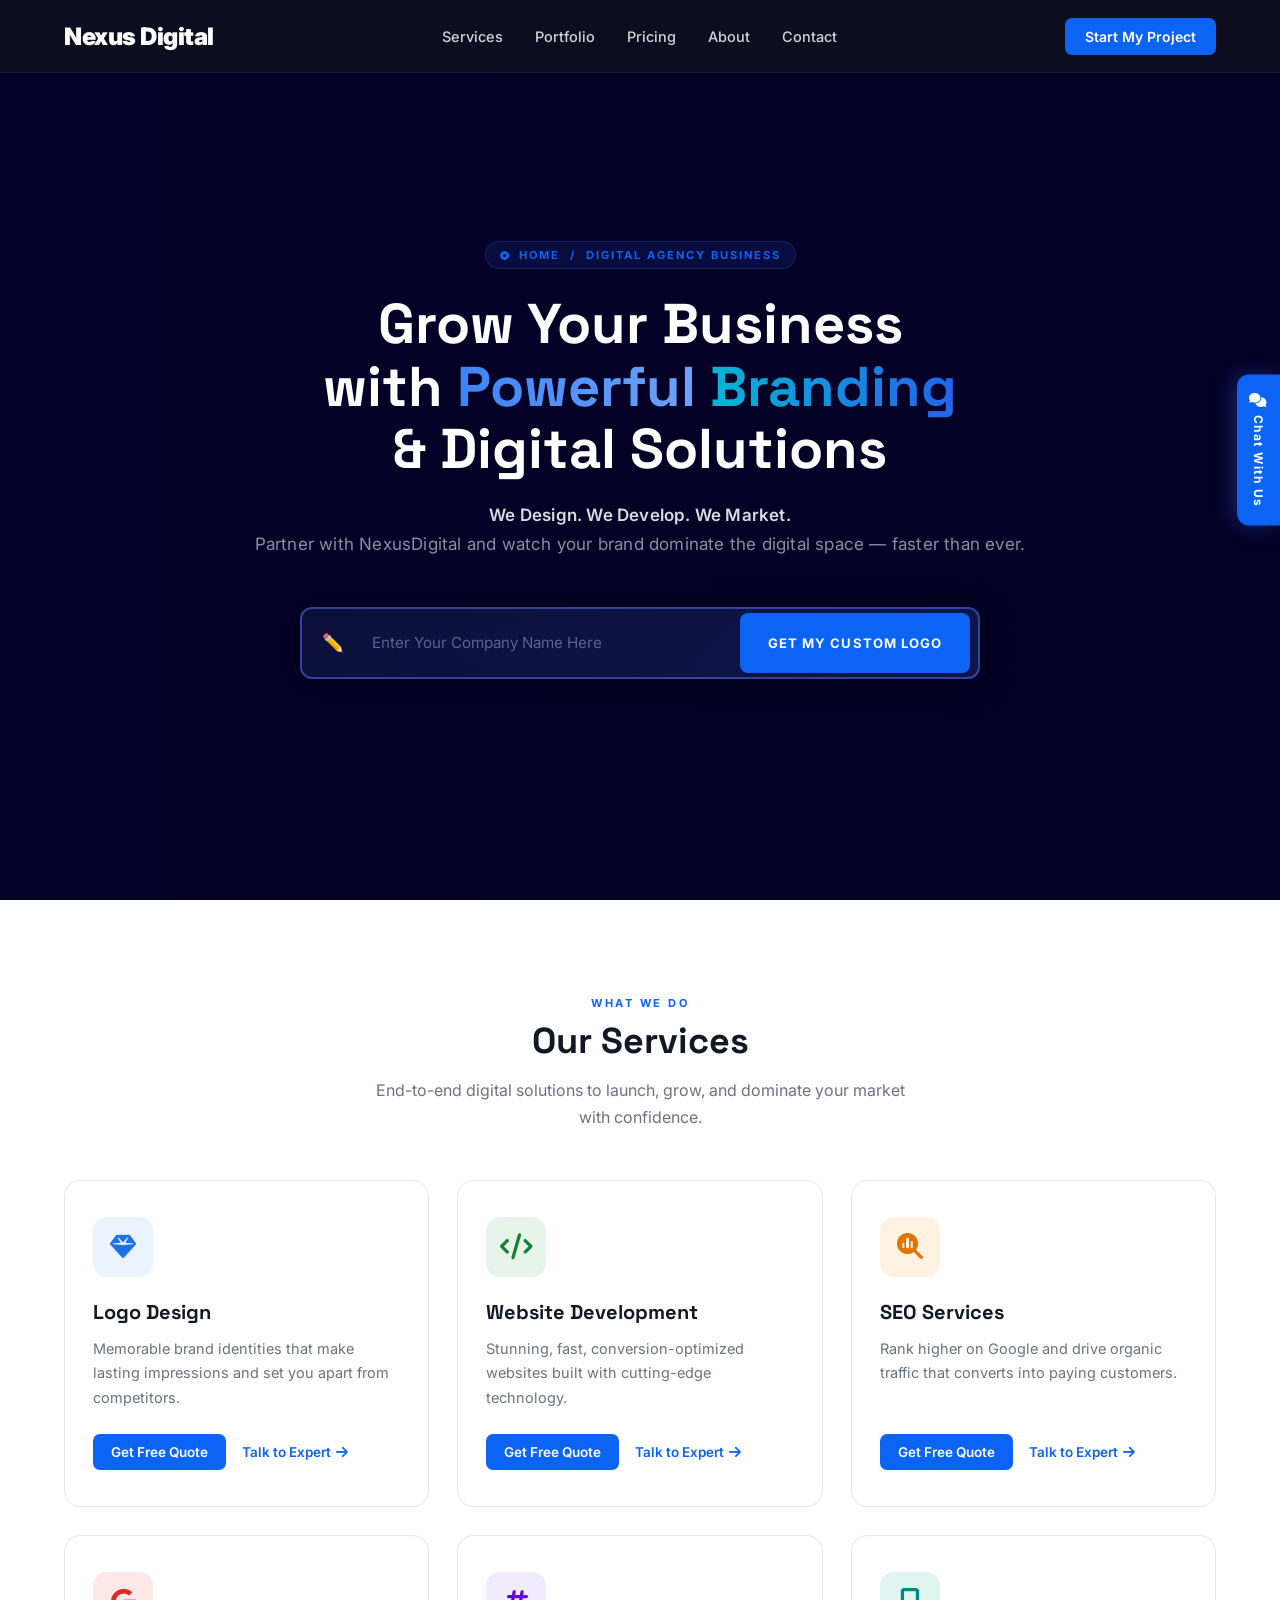
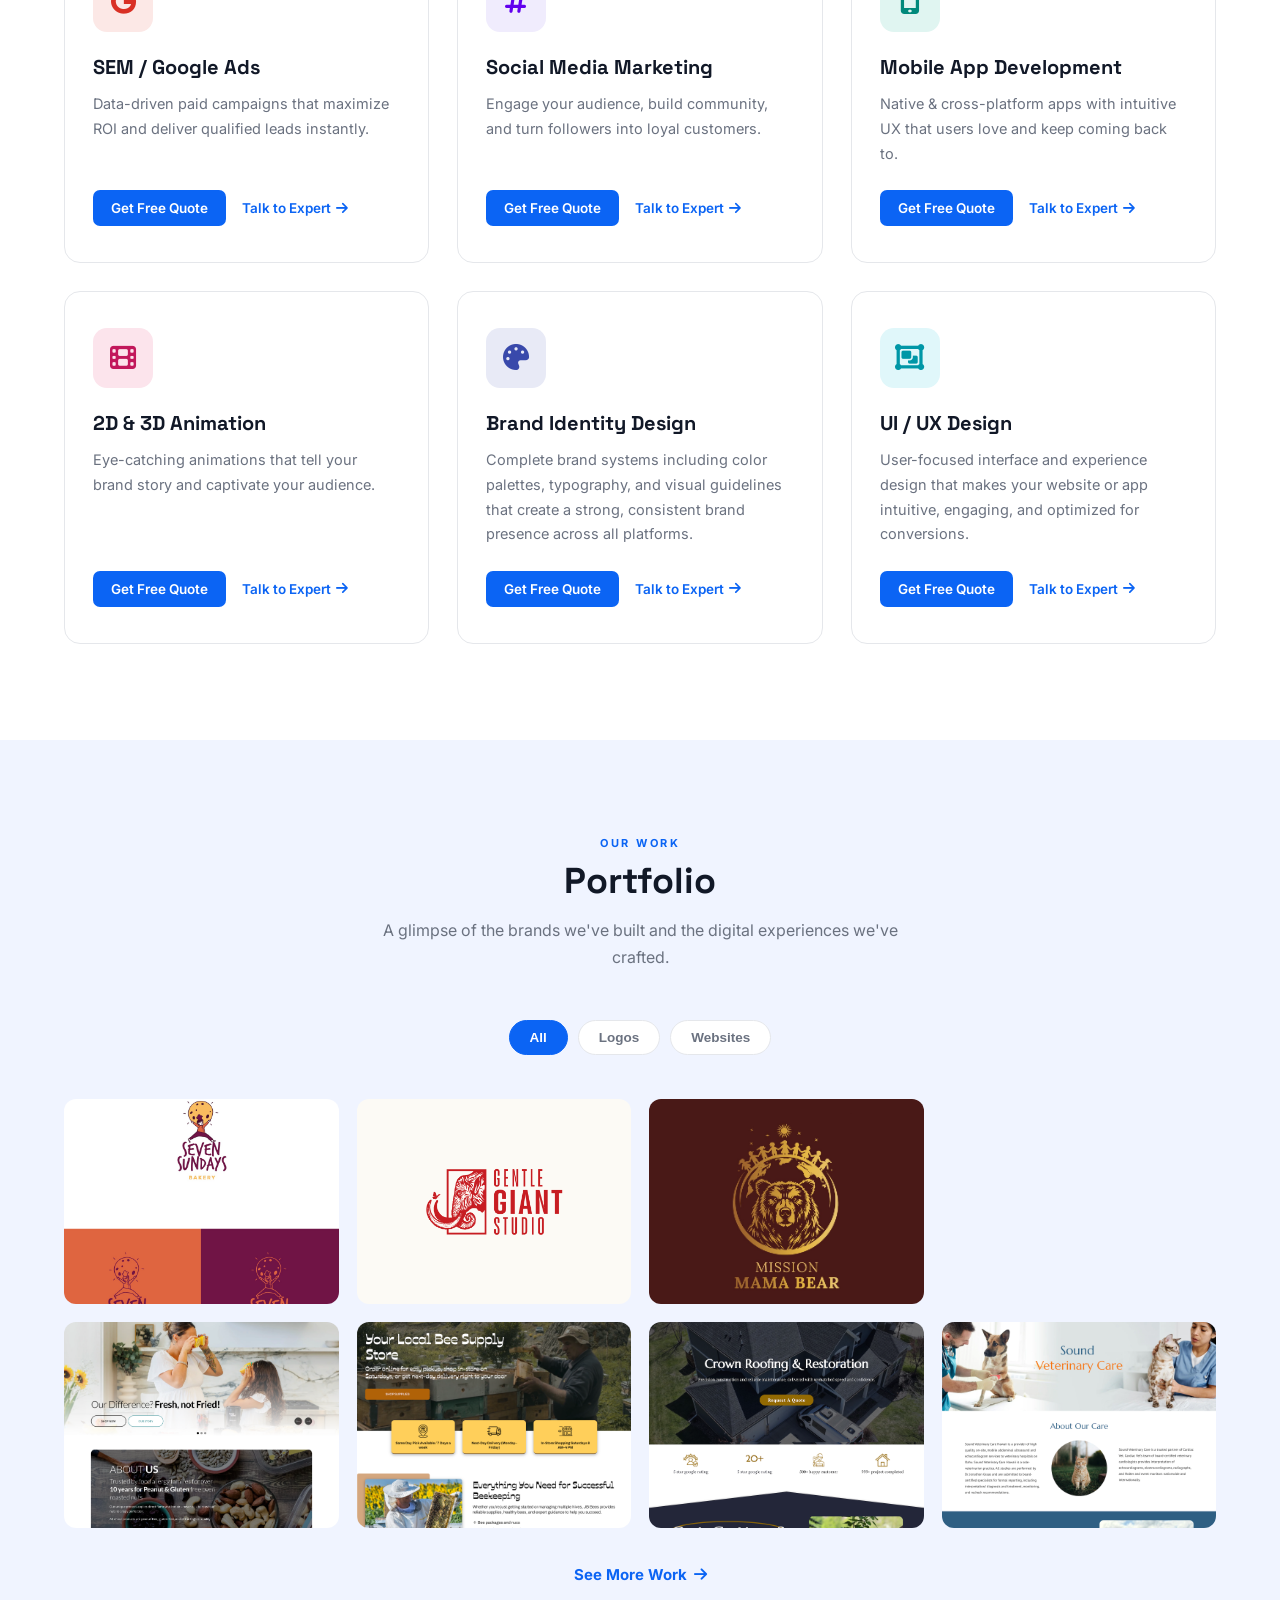
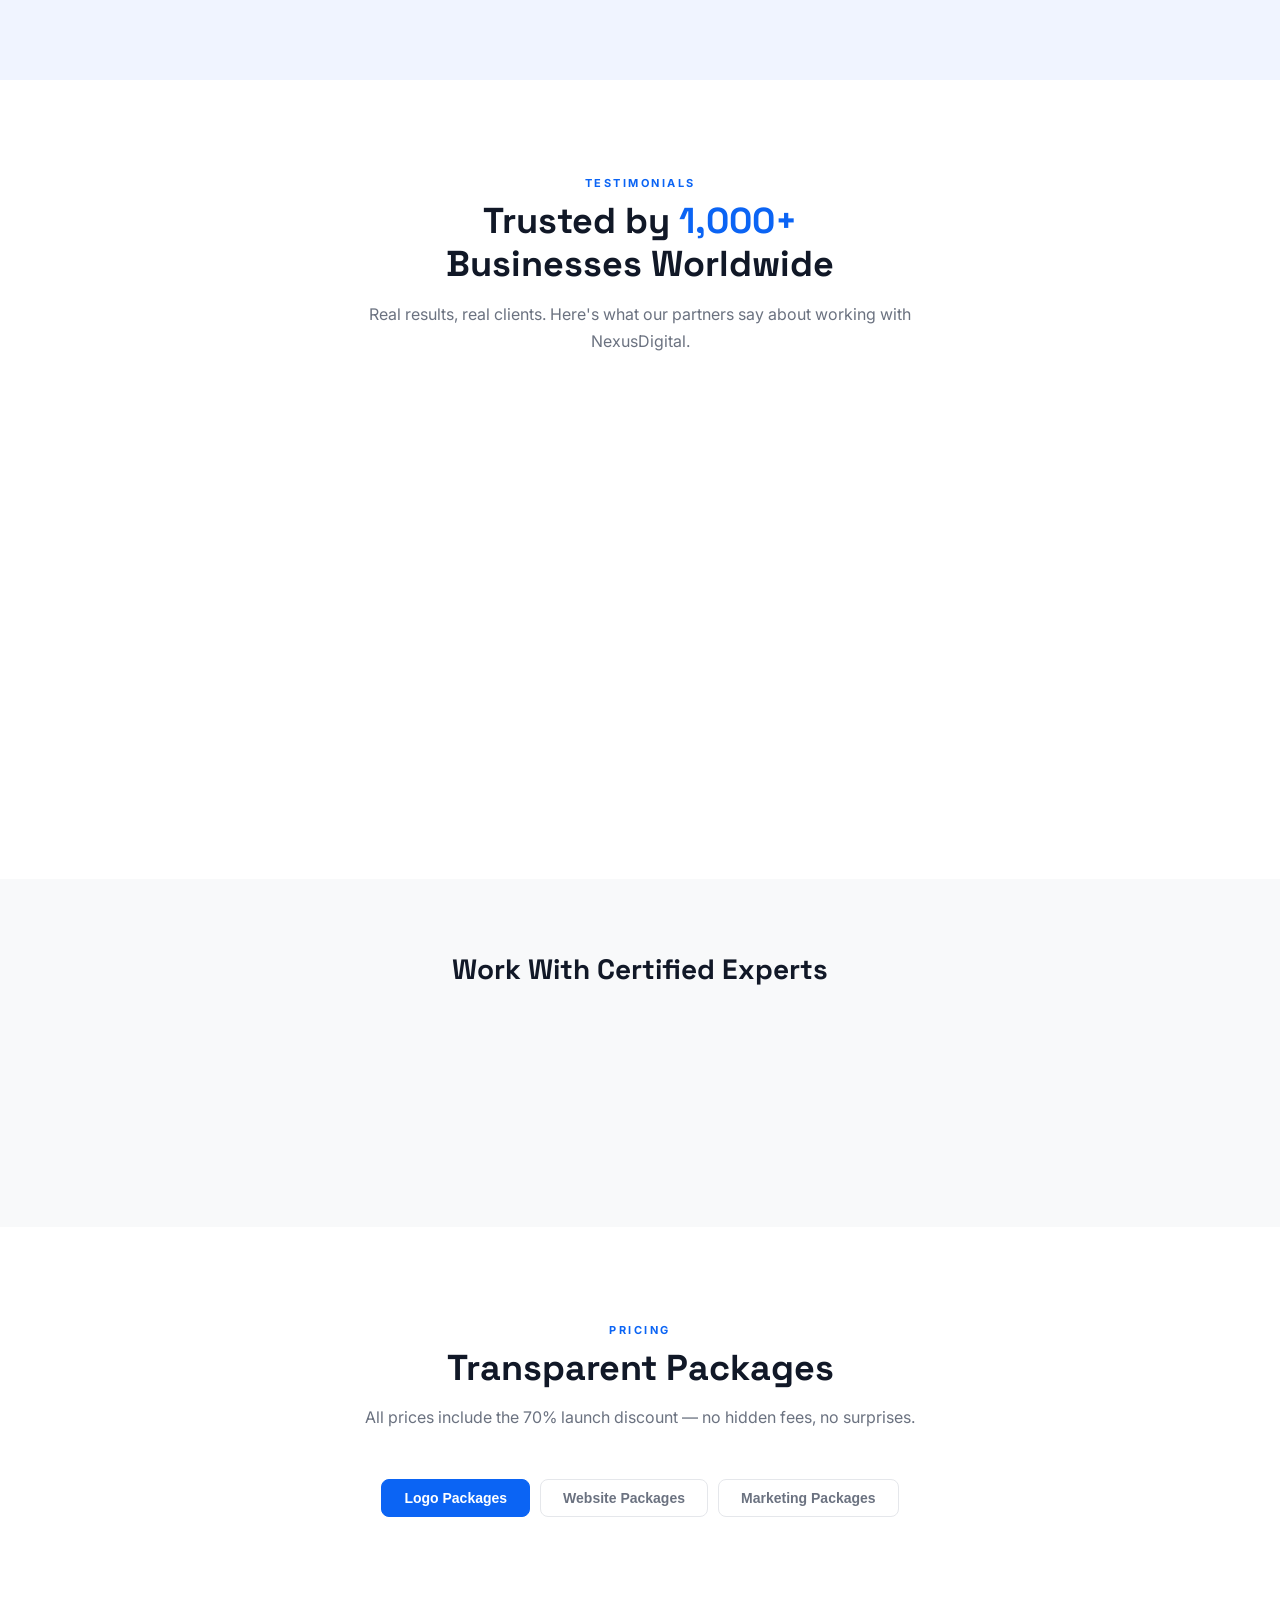
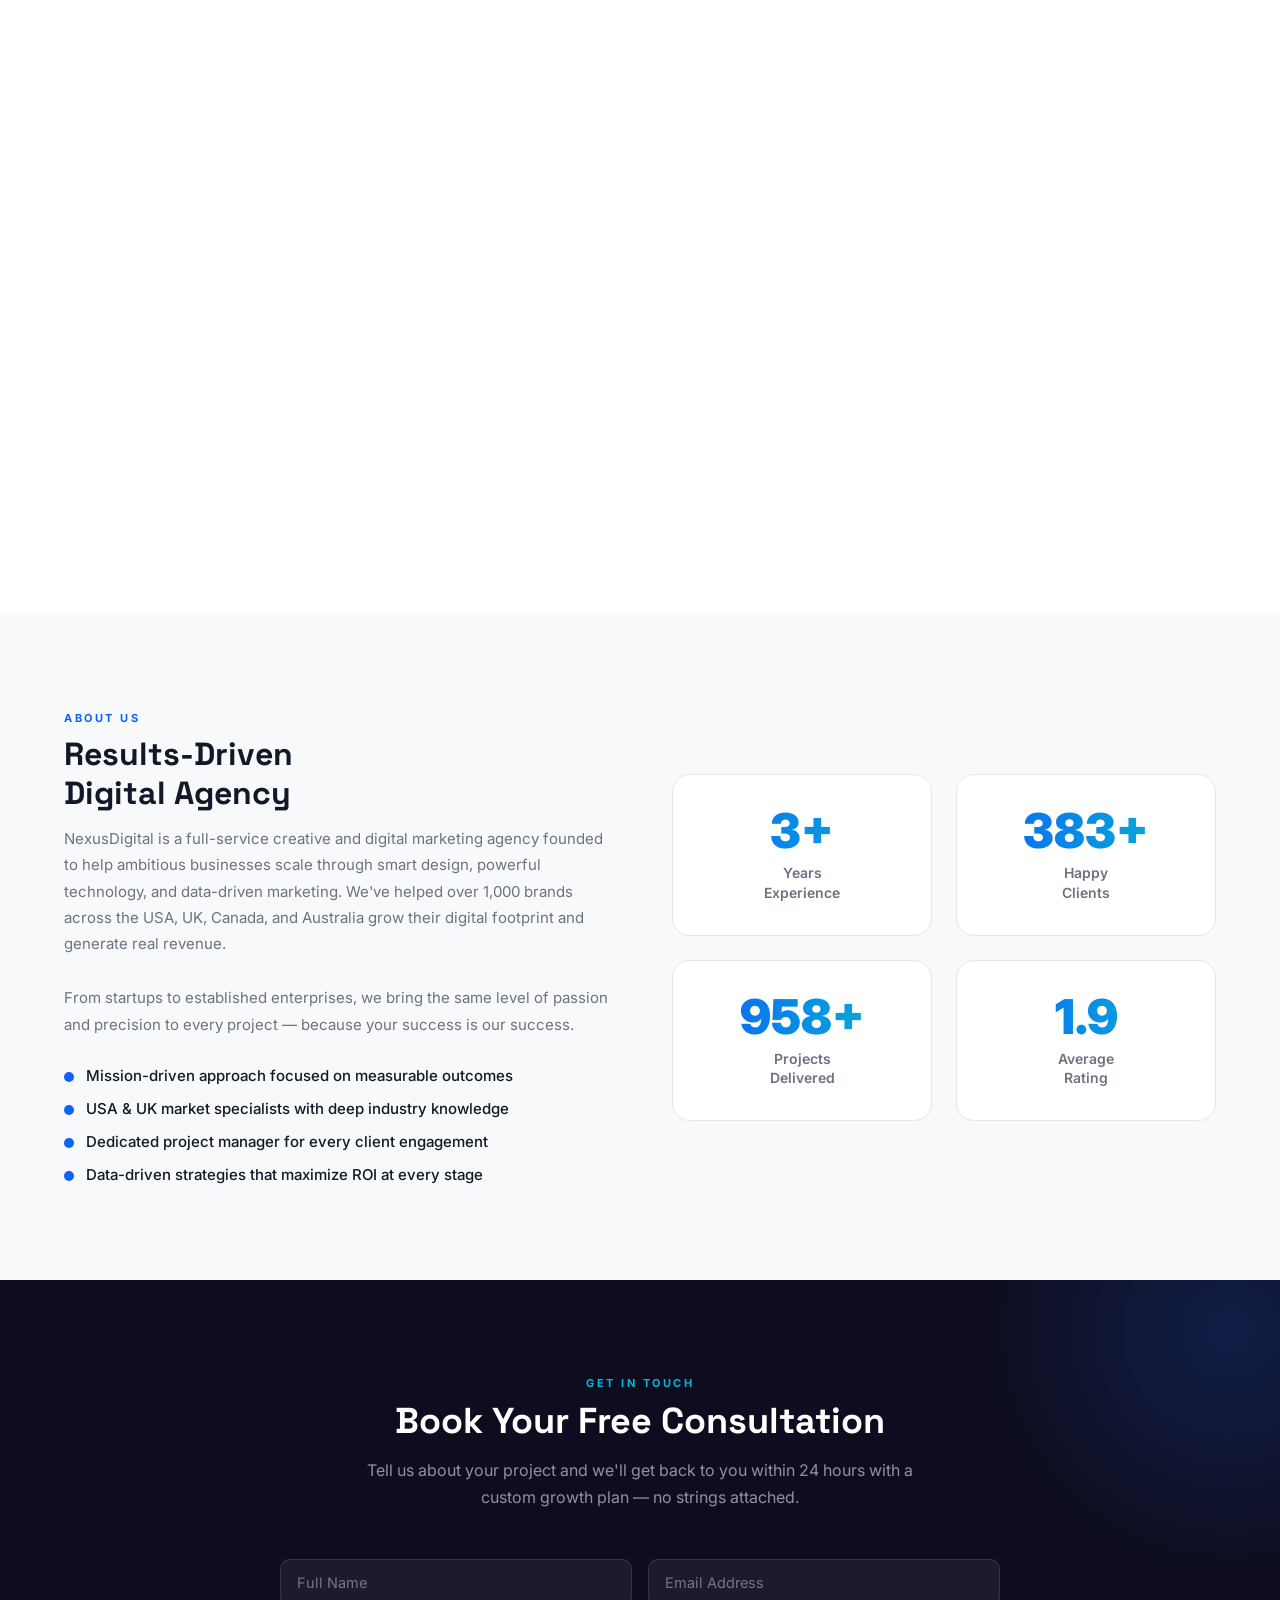
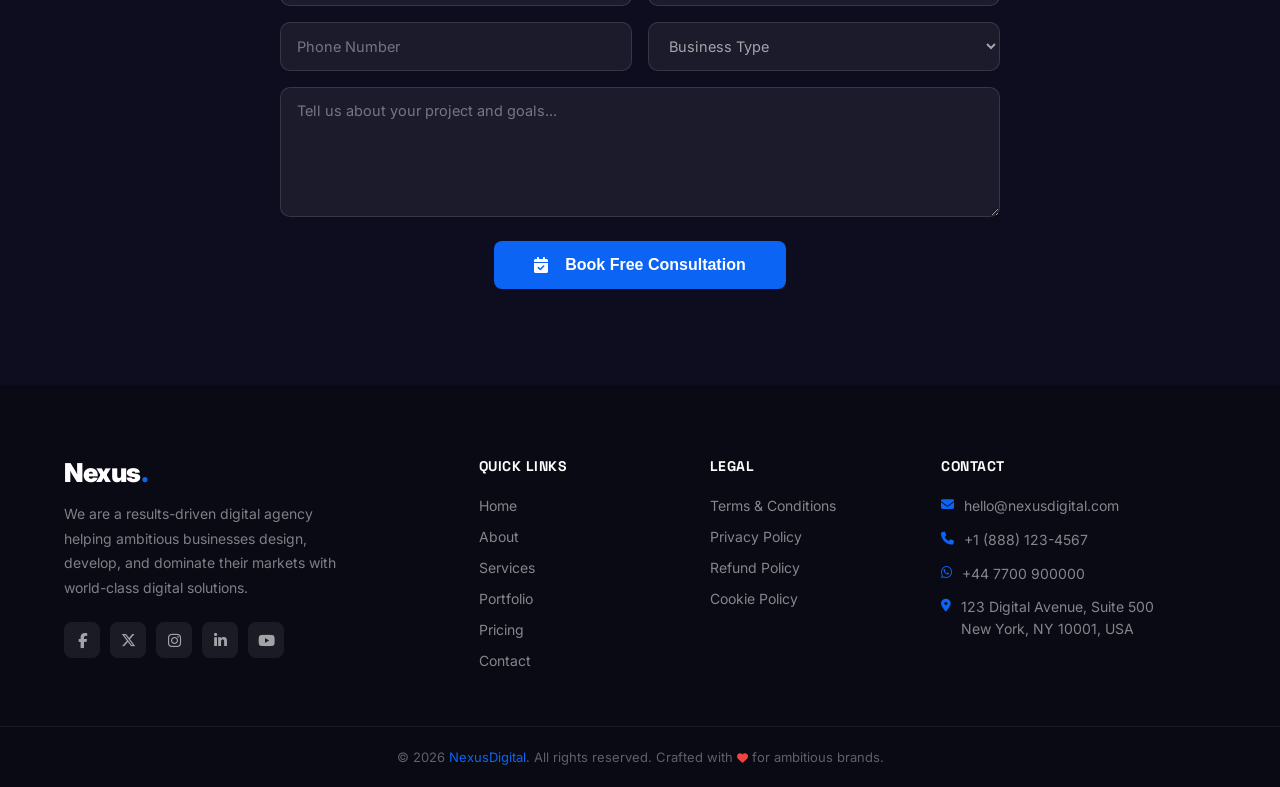
==== index.html @ 8e6508fc "first upload" ====
<!doctype html>
<html lang="en">
  <head>
    <meta charset="UTF-8" />
    <meta name="viewport" content="width=device-width, initial-scale=1.0" />
    <title>
      NexusDigital — Grow Your Business with Powerful Digital Solutions
    </title>

    <link rel="preconnect" href="https://fonts.googleapis.com" />
    <link rel="preconnect" href="https://fonts.gstatic.com" crossorigin />
    <link
      href="https://fonts.googleapis.com/css2?family=Inter:wght@300;400;500;600;700;800;900&display=swap"
      rel="stylesheet"
    />
    <link
      rel="stylesheet"
      href="https://cdnjs.cloudflare.com/ajax/libs/font-awesome/6.5.1/css/all.min.css"
    />
    <link rel="stylesheet" href="style.css" />
  </head>
  <body>
    <!-- ───────────────── NAVBAR ───────────────── -->
    <nav class="navbar" id="navbar">
      <div class="container">
        <div class="nav-inner">
          <a href="#" class="nav-logo">Nexus Digital</a>
          <ul class="nav-links">
            <li><a href="#services">Services</a></li>
            <li><a href="#portfolio">Portfolio</a></li>
            <li><a href="#pricing">Pricing</a></li>
            <li><a href="#about">About</a></li>
            <li><a href="#contact">Contact</a></li>
          </ul>
          <div class="nav-cta">
            <a href="#contact" class="btn btn-primary">Start My Project</a>
          </div>
          <button class="hamburger" id="hamburger" aria-label="Toggle menu">
            <span></span><span></span><span></span>
          </button>
        </div>
      </div>
      <div class="mobile-menu" id="mobileMenu">
        <a href="#services" class="mobile-link">Services</a>
        <a href="#portfolio" class="mobile-link">Portfolio</a>
        <a href="#pricing" class="mobile-link">Pricing</a>
        <a href="#about" class="mobile-link">About</a>
        <a href="#contact" class="mobile-link">Contact</a>
        <a href="#contact" class="btn btn-primary">Start My Project</a>
      </div>
    </nav>

    <!-- ───────────────── HERO ───────────────── -->
   <section class="hero" id="hero">
  <video id="hero-video" autoplay muted loop playsinline>
    <source src="assets/banner-video.mp4" type="video/mp4" />
  </video>
  <div class="hero-overlay"></div>
  <div class="container">
    <div class="hero-inner">
      <div class="hero-left">
        <div class="hero-badge">
          <i class="fa-solid fa-circle-dot"></i>
          Home &nbsp;/&nbsp; Digital Agency Business
        </div>
        <h1 class="hero-title">
          Grow Your Business<br />
          with
          <span class="gradient-text">Powerful</span>
          <span class="underline-accent"> Branding</span><br />
          &amp; Digital Solutions
        </h1>
        <p class="hero-sub">
          <strong>We Design. We Develop. We Market.</strong><br />
          Partner with NexusDigital and watch your brand dominate the
          digital space — faster than ever.
        </p>
        <div class="logo-widget-wrap">
          <div class="widget-wrap">
            <div class="pencil-icon">✏️</div>
            <input
  class="name-input"
  type="text"
  id="companyInput"
  placeholder="Enter Your Company Name Here"
  autofocus
/>
            <button class="cta-btn" onclick="goToSteps()">GET MY CUSTOM LOGO</button>
          </div>
        </div>
      </div>
    </div>
  </div>
</section>

    <!-- ───────────────── SERVICES ───────────────── -->
   <section class="services" id="services">
  <div class="container">
    <div class="section-head">
      <span class="section-label">What We Do</span>
      <h2 class="section-title">Our Services</h2>
      <p class="section-sub">
        End-to-end digital solutions to launch, grow, and dominate your
        market with confidence.
      </p>
    </div>
    <div class="services-grid">

      <div class="service-card t-blue">
        <div class="service-icon"><i class="fa-solid fa-gem"></i></div>
        <h3>Logo Design</h3>
        <p>Memorable brand identities that make lasting impressions and set you apart from competitors.</p>
        <div class="service-card-actions">
          <a href="#contact" class="btn btn-primary">Get Free Quote</a>
          <a href="#contact" class="link-btn">Talk to Expert <i class="fa-solid fa-arrow-right"></i></a>
        </div>
      </div>

      <div class="service-card t-green">
        <div class="service-icon"><i class="fa-solid fa-code"></i></div>
        <h3>Website Development</h3>
        <p>Stunning, fast, conversion-optimized websites built with cutting-edge technology.</p>
        <div class="service-card-actions">
          <a href="#contact" class="btn btn-primary">Get Free Quote</a>
          <a href="#contact" class="link-btn">Talk to Expert <i class="fa-solid fa-arrow-right"></i></a>
        </div>
      </div>

      <div class="service-card t-amber">
        <div class="service-icon"><i class="fa-solid fa-magnifying-glass-chart"></i></div>
        <h3>SEO Services</h3>
        <p>Rank higher on Google and drive organic traffic that converts into paying customers.</p>
        <div class="service-card-actions">
          <a href="#contact" class="btn btn-primary">Get Free Quote</a>
          <a href="#contact" class="link-btn">Talk to Expert <i class="fa-solid fa-arrow-right"></i></a>
        </div>
      </div>

      <div class="service-card t-red">
        <div class="service-icon"><i class="fa-brands fa-google"></i></div>
        <h3>SEM / Google Ads</h3>
        <p>Data-driven paid campaigns that maximize ROI and deliver qualified leads instantly.</p>
        <div class="service-card-actions">
          <a href="#contact" class="btn btn-primary">Get Free Quote</a>
          <a href="#contact" class="link-btn">Talk to Expert <i class="fa-solid fa-arrow-right"></i></a>
        </div>
      </div>

      <div class="service-card t-purple">
        <div class="service-icon"><i class="fa-solid fa-hashtag"></i></div>
        <h3>Social Media Marketing</h3>
        <p>Engage your audience, build community, and turn followers into loyal customers.</p>
        <div class="service-card-actions">
          <a href="#contact" class="btn btn-primary">Get Free Quote</a>
          <a href="#contact" class="link-btn">Talk to Expert <i class="fa-solid fa-arrow-right"></i></a>
        </div>
      </div>

      <div class="service-card t-teal">
        <div class="service-icon"><i class="fa-solid fa-mobile-screen-button"></i></div>
        <h3>Mobile App Development</h3>
        <p>Native & cross-platform apps with intuitive UX that users love and keep coming back to.</p>
        <div class="service-card-actions">
          <a href="#contact" class="btn btn-primary">Get Free Quote</a>
          <a href="#contact" class="link-btn">Talk to Expert <i class="fa-solid fa-arrow-right"></i></a>
        </div>
      </div>

      <div class="service-card t-pink">
        <div class="service-icon"><i class="fa-solid fa-film"></i></div>
        <h3>2D & 3D Animation</h3>
        <p>Eye-catching animations that tell your brand story and captivate your audience.</p>
        <div class="service-card-actions">
          <a href="#contact" class="btn btn-primary">Get Free Quote</a>
          <a href="#contact" class="link-btn">Talk to Expert <i class="fa-solid fa-arrow-right"></i></a>
        </div>
      </div>

      <div class="service-card t-indigo">
        <div class="service-icon"><i class="fa-solid fa-palette"></i></div>
        <h3>Brand Identity Design</h3>
        <p>Complete brand systems including color palettes, typography, and visual guidelines that create a strong, consistent brand presence across all platforms.</p>
        <div class="service-card-actions">
          <a href="#contact" class="btn btn-primary">Get Free Quote</a>
          <a href="#contact" class="link-btn">Talk to Expert <i class="fa-solid fa-arrow-right"></i></a>
        </div>
      </div>

      <div class="service-card t-cyan">
        <div class="service-icon"><i class="fa-solid fa-object-group"></i></div>
        <h3>UI / UX Design</h3>
        <p>User-focused interface and experience design that makes your website or app intuitive, engaging, and optimized for conversions.</p>
        <div class="service-card-actions">
          <a href="#contact" class="btn btn-primary">Get Free Quote</a>
          <a href="#contact" class="link-btn">Talk to Expert <i class="fa-solid fa-arrow-right"></i></a>
        </div>
      </div>

    </div>
  </div>
</section>

    <!-- ───────────────── PORTFOLIO ───────────────── -->
  <section class="portfolio" id="portfolio">
  <div class="container">
    <div class="section-head">
      <span class="section-label">Our Work</span>
      <h2 class="section-title">Portfolio</h2>
      <p class="section-sub">
        A glimpse of the brands we've built and the digital experiences
        we've crafted.
      </p>
    </div>
    <div class="portfolio-filters">
      <button class="filter-btn active" data-filter="all">All</button>
      <button class="filter-btn" data-filter="logos">Logos</button>
      <button class="filter-btn" data-filter="websites">Websites</button>
    </div>
    <div class="portfolio-grid" id="portfolioGrid">
      <div class="portfolio-item" data-category="logos">
        <div class="thumb" style="background-image: url('assets/logo-1.jpg'); background-size: cover; background-position: center;"></div>
        <div class="overlay">
          <span class="overlay-tag">LOGO</span>
          <span class="overlay-title">Seven Days</span>
        </div>
      </div>
      <div class="portfolio-item" data-category="logos">
        <div class="thumb" style="background-image: url('assets/logo-2.png'); background-size: cover; background-position: center;"></div>
        <div class="overlay">
          <span class="overlay-tag">LOGO</span>
          <span class="overlay-title">Gentle Gaint Studio</span>
        </div>
      </div>
      <div class="portfolio-item" data-category="logos">
        <div class="thumb" style="background-image: url('assets/logo-3.jpg'); background-size: cover; background-position: center;"></div>
        <div class="overlay">
          <span class="overlay-tag">LOGO</span>
          <span class="overlay-title">Mission Mama Bear</span>
        </div>
      </div>
      <div class="portfolio-item" data-category="logos">
        <div class="thumb" style="background-image: url('assets/logo-4.png'); background-size: cover; background-position: center;"></div>
        <div class="overlay">
          <span class="overlay-tag">LOGO</span>
          <span class="overlay-title">Tell Me When</span>
        </div>
      </div>
      <div class="portfolio-item" data-category="websites">
        <div class="thumb" style="background-image: url('assets/website-1.png'); background-size: cover; background-position: center;"></div>
        <div class="overlay">
          <span class="overlay-tag">WEBSITE</span>
          <span class="overlay-title">Royal Nuts</span>
        </div>
      </div>
      <div class="portfolio-item" data-category="websites">
        <div class="thumb" style="background-image: url('assets/website-2.png'); background-size: cover; background-position: center;"></div>
        <div class="overlay">
          <span class="overlay-tag">WEBSITE</span>
          <span class="overlay-title">JB Bees</span>
        </div>
      </div>
      <div class="portfolio-item" data-category="websites">
        <div class="thumb" style="background-image: url('assets/website-3.png'); background-size: cover; background-position: center;"></div>
        <div class="overlay">
          <span class="overlay-tag">WEBSITE</span>
          <span class="overlay-title">Crown Roofing</span>
        </div>
      </div>
      <div class="portfolio-item" data-category="websites">
        <div class="thumb" style="background-image: url('assets/website-4.png'); background-size: cover; background-position: center;"></div>
        <div class="overlay">
          <span class="overlay-tag">WEBSITE</span>
          <span class="overlay-title">Sound Veterinary Care</span>
        </div>
      </div>
    </div>
    <div class="portfolio-see-more">
      <a href="#">See More Work <i class="fa-solid fa-arrow-right"></i></a>
    </div>
  </div>
</section>
    <!-- ───────────────── TESTIMONIALS ───────────────── -->
    <section class="testimonials" id="testimonials">
  <div class="container">
    <div class="section-head">
      <span class="section-label">Testimonials</span>
      <h2 class="section-title">
        Trusted by <span style="color: var(--primary)">1,000+</span><br />Businesses Worldwide
      </h2>
      <p class="section-sub">
        Real results, real clients. Here's what our partners say about working with NexusDigital.
      </p>
    </div>

    <div class="testimonials-grid">
      <div class="testimonial-card">
        <div class="stars">★★★★★</div>
        <div class="video-wrap">
          <iframe src="https://www.youtube.com/embed/YOUR_VIDEO_ID_1?rel=0" allowfullscreen loading="lazy"></iframe>
        </div>
        <div class="testimonial-author">
          <div class="author-avatar" style="background: linear-gradient(135deg, #3b82f6, #06b6d4)">JM</div>
          <div class="author-info">
            <h4>James Mitchell</h4>
            <span>CEO, BrightPath Solutions — USA</span>
          </div>
        </div>
      </div>

      <div class="testimonial-card">
        <div class="stars">★★★★★</div>
        <div class="video-wrap">
          <iframe src="https://www.youtube.com/embed/YOUR_VIDEO_ID_1?rel=0" allowfullscreen loading="lazy"></iframe>
        </div>
        <div class="testimonial-author">
          <div class="author-avatar" style="background: linear-gradient(135deg, #3b82f6, #06b6d4)">JM</div>
          <div class="author-info">
            <h4>Sophie Reynolds</h4>
            <span>Founder, The Bloom Boutique — UK</span>
          </div>
        </div>
      </div>
      <div class="testimonial-card">
        <div class="stars">★★★★★</div>
        <div class="video-wrap">
          <iframe src="https://www.youtube.com/embed/YOUR_VIDEO_ID_1?rel=0" allowfullscreen loading="lazy"></iframe>
        </div>
        <div class="testimonial-author">
          <div class="author-avatar" style="background: linear-gradient(135deg, #3b82f6, #06b6d4)">JM</div>
          <div class="author-info">
            <h4>Ahmad Khan</h4>
            <span>Director, Pinnacle Ventures — Canada</span>
          </div>
        </div>
      </div>
    </div>
  </div>
</section>

    <!-- ───────────────── PARTNERS ───────────────── -->
    <section class="partners" id="partners">
  <div class="container-partners">
    <h2>Work With Certified Experts</h2>
    <div class="partners-logos">

      <div class="partner-badge t-google">
        <div class="partner-badge-icon google">
          <i class="fa-brands fa-google"></i>
        </div>
        <div>
          <h4>Google Partners</h4>
          <span>Certified Agency Partner</span>
        </div>
      </div>

      <div class="partner-badge t-meta">
        <div class="partner-badge-icon meta">
          <i class="fa-brands fa-meta"></i>
        </div>
        <div>
          <h4>Meta Pro Partner</h4>
          <span>Certified Meta Business</span>
        </div>
      </div>

      <div class="partner-badge t-linkedin">
        <div class="partner-badge-icon" style="background: linear-gradient(135deg, #0a66c2, #0077b5)">
          <i class="fa-brands fa-linkedin-in"></i>
        </div>
        <div>
          <h4>LinkedIn Marketing</h4>
          <span>Certified Solutions Partner</span>
        </div>
      </div>

      <div class="partner-badge t-shopify">
        <div class="partner-badge-icon" style="background: linear-gradient(135deg, #96bf48, #5e8e3e)">
          <i class="fa-brands fa-shopify"></i>
        </div>
        <div>
          <h4>Shopify Partner</h4>
          <span>Certified Expert</span>
        </div>
      </div>

    </div>
  </div>
</section>

    <!-- ───────────────── PRICING ───────────────── -->
   <section class="pricing" id="pricing">
  <div class="container">
    <div class="section-head">
      <span class="section-label">Pricing</span>
      <h2 class="section-title">Transparent Packages</h2>
      <p class="section-sub">
        All prices include the 70% launch discount — no hidden fees, no
        surprises.
      </p>
    </div>

    <div class="pricing-tabs">
      <button class="pricing-tab active" data-plan="logo">
        Logo Packages
      </button>
      <button class="pricing-tab" data-plan="website">
        Website Packages
      </button>
      <button class="pricing-tab" data-plan="marketing">
        Marketing Packages
      </button>
    </div>

    <div class="pricing-grid" id="pricingGrid">
      <!-- Basic -->
      <div class="pricing-card">
        <div class="pricing-plan">Basic</div>
        <div class="pricing-amount">
          <span class="currency">$</span>
          <span class="price" data-target="90">90</span>
          <span class="period">&nbsp;/mo</span>
        </div>
        <p class="old-price">Was $299/mo — 70% off today</p>
        <hr class="pricing-divider" />
        <ul class="pricing-features">
          <li><i class="fa-solid fa-circle-check"></i> 3 Logo Concepts</li>
          <li><i class="fa-solid fa-circle-check"></i> 2 Revision Rounds</li>
          <li><i class="fa-solid fa-circle-check"></i> All File Formats (PNG, SVG, PDF)</li>
          <li><i class="fa-solid fa-circle-check"></i> Brand Color Palette</li>
          <li><i class="fa-solid fa-circle-check"></i> 5-Day Delivery</li>
        </ul>
        <a href="#contact" class="btn btn-primary">Order Now</a>
      </div>

      <!-- Standard (Featured) -->
      <div class="pricing-card featured">
        <div class="popular-badge">
          <i class="fa-solid fa-fire"></i>&nbsp; Most Popular
        </div>
        <div class="pricing-plan">Standard</div>
        <div class="pricing-amount">
          <span class="currency">$</span>
          <span class="price">180</span>
          <span class="period">&nbsp;/mo</span>
        </div>
        <p class="old-price">Was $599/mo — 70% off today</p>
        <hr class="pricing-divider" />
        <ul class="pricing-features">
          <li><i class="fa-solid fa-circle-check"></i> 6 Logo Concepts</li>
          <li><i class="fa-solid fa-circle-check"></i> Unlimited Revisions</li>
          <li><i class="fa-solid fa-circle-check"></i> Full Brand Identity Kit</li>
          <li><i class="fa-solid fa-circle-check"></i> Business Card Design</li>
          <li><i class="fa-solid fa-circle-check"></i> Social Media Kit</li>
          <li><i class="fa-solid fa-circle-check"></i> Brand Style Guide</li>
          <li><i class="fa-solid fa-circle-check"></i> 3-Day Priority Delivery</li>
        </ul>
        <a href="#contact" class="btn">Order Now</a>
      </div>

      <!-- Premium -->
      <div class="pricing-card">
        <div class="pricing-plan">Premium</div>
        <div class="pricing-amount">
          <span class="currency">$</span>
          <span class="price">300</span>
          <span class="period">&nbsp;/mo</span>
        </div>
        <p class="old-price">Was $999/mo — 70% off today</p>
        <hr class="pricing-divider" />
        <ul class="pricing-features">
          <li><i class="fa-solid fa-circle-check"></i> 10 Logo Concepts</li>
          <li><i class="fa-solid fa-circle-check"></i> Unlimited Revisions</li>
          <li><i class="fa-solid fa-circle-check"></i> Complete Brand Identity</li>
          <li><i class="fa-solid fa-circle-check"></i> Full Stationery Design</li>
          <li><i class="fa-solid fa-circle-check"></i> 3D Logo Mockups</li>
          <li><i class="fa-solid fa-circle-check"></i> Motion Logo Animation</li>
          <li><i class="fa-solid fa-circle-check"></i> Dedicated Brand Manager</li>
          <li><i class="fa-solid fa-circle-check"></i> Same-Day Rush Delivery</li>
        </ul>
        <a href="#contact" class="btn btn-primary">Order Now</a>
      </div>
    </div>
  </div>
</section>

    <!-- ───────────────── ABOUT ───────────────── -->
    <section class="about" id="about">
      <div class="container">
        <div class="about-inner">
          <div class="about-left">
            <span class="section-label">About Us</span>
            <h2 class="section-title">Results-Driven<br />Digital Agency</h2>
            <p>
              NexusDigital is a full-service creative and digital marketing
              agency founded to help ambitious businesses scale through smart
              design, powerful technology, and data-driven marketing. We've
              helped over 1,000 brands across the USA, UK, Canada, and Australia
              grow their digital footprint and generate real revenue.
            </p>
            <p>
              From startups to established enterprises, we bring the same level
              of passion and precision to every project — because your success
              is our success.
            </p>
            <ul class="about-bullets">
              <li>
                <div class="bullet-dot"></div>
                Mission-driven approach focused on measurable outcomes
              </li>
              <li>
                <div class="bullet-dot"></div>
                USA &amp; UK market specialists with deep industry knowledge
              </li>
              <li>
                <div class="bullet-dot"></div>
                Dedicated project manager for every client engagement
              </li>
              <li>
                <div class="bullet-dot"></div>
                Data-driven strategies that maximize ROI at every stage
              </li>
            </ul>
          </div>
          <div class="about-right">
            <div class="stat-cards">
              <div class="stat-card">
                <div class="stat-number" id="statYears">0+</div>
                <div class="stat-label">Years<br />Experience</div>
              </div>
              <div class="stat-card">
                <div class="stat-number" id="statClients">0+</div>
                <div class="stat-label">Happy<br />Clients</div>
              </div>
              <div class="stat-card">
                <div class="stat-number" id="statProjects">0+</div>
                <div class="stat-label">Projects<br />Delivered</div>
              </div>
              <div class="stat-card">
                <div class="stat-number" id="statRating">0</div>
                <div class="stat-label">Average<br />Rating</div>
              </div>
            </div>
          </div>
        </div>
      </div>
    </section>

    <!-- ───────────────── CONTACT ───────────────── -->
    <section class="contact" id="contact">
      <div class="container">
        <div class="section-head">
          <span class="section-label">Get In Touch</span>
          <h2 class="section-title">Book Your Free Consultation</h2>
          <p class="section-sub">
            Tell us about your project and we'll get back to you within 24 hours
            with a custom growth plan — no strings attached.
          </p>
        </div>
        <form class="contact-form" onsubmit="handleContactSubmit(event)">
          <input type="text" placeholder="Full Name" required />
          <input type="email" placeholder="Email Address" required />
          <input type="tel" placeholder="Phone Number" />
          <select>
            <option value="" disabled selected>Business Type</option>
            <option>E-Commerce</option>
            <option>SaaS / Tech</option>
            <option>Local Business</option>
            <option>Healthcare</option>
            <option>Real Estate</option>
            <option>Education</option>
            <option>Finance</option>
            <option>Other</option>
          </select>
          <textarea
            class="full"
            placeholder="Tell us about your project and goals..."
          ></textarea>
          <div class="contact-submit full">
            <button type="submit" class="btn btn-primary">
              <i class="fa-solid fa-calendar-check"></i>&nbsp; Book Free
              Consultation
            </button>
          </div>
        </form>
      </div>
    </section>

    <!-- ───────────────── FOOTER ───────────────── -->
    <footer class="footer" id="footer">
      <div class="container">
        <div class="footer-inner">
          <div class="footer-brand">
            <a href="#" class="footer-logo">Nexus<span>.</span></a>
            <p class="footer-tagline">
              We are a results-driven digital agency helping ambitious
              businesses design, develop, and dominate their markets with
              world-class digital solutions.
            </p>
            <div class="footer-social">
              <a href="#" class="social-btn"
                ><i class="fa-brands fa-facebook-f"></i
              ></a>
              <a href="#" class="social-btn"
                ><i class="fa-brands fa-x-twitter"></i
              ></a>
              <a href="#" class="social-btn"
                ><i class="fa-brands fa-instagram"></i
              ></a>
              <a href="#" class="social-btn"
                ><i class="fa-brands fa-linkedin-in"></i
              ></a>
              <a href="#" class="social-btn"
                ><i class="fa-brands fa-youtube"></i
              ></a>
            </div>
          </div>
          <div class="footer-col">
            <h4>Quick Links</h4>
            <ul>
              <li><a href="#hero">Home</a></li>
              <li><a href="#about">About</a></li>
              <li><a href="#services">Services</a></li>
              <li><a href="#portfolio">Portfolio</a></li>
              <li><a href="#pricing">Pricing</a></li>
              <li><a href="#contact">Contact</a></li>
            </ul>
          </div>
          <div class="footer-col">
            <h4>Legal</h4>
            <ul>
              <li><a href="#">Terms &amp; Conditions</a></li>
              <li><a href="#">Privacy Policy</a></li>
              <li><a href="#">Refund Policy</a></li>
              <li><a href="#">Cookie Policy</a></li>
            </ul>
          </div>
          <div class="footer-col">
            <h4>Contact</h4>
            <div class="footer-contact-item">
              <i class="fa-solid fa-envelope"></i>
              <span>hello@nexusdigital.com</span>
            </div>
            <div class="footer-contact-item">
              <i class="fa-solid fa-phone"></i>
              <span>+1 (888) 123-4567</span>
            </div>
            <div class="footer-contact-item">
              <i class="fa-brands fa-whatsapp"></i>
              <span>+44 7700 900000</span>
            </div>
            <div class="footer-contact-item">
              <i class="fa-solid fa-location-dot"></i>
              <span
                >123 Digital Avenue, Suite 500<br />New York, NY 10001,
                USA</span
              >
            </div>
          </div>
        </div>
      </div>
      <div class="footer-bar">
        <div class="container">
          <p>
            &copy; 2026 <span>NexusDigital</span>. All rights reserved. Crafted
            with
            <i
              class="fa-solid fa-heart"
              style="color: #ef4444; font-size: 11px"
            ></i>
            for ambitious brands.
          </p>
        </div>
      </div>
    </footer>

    <!-- Floating chat -->
    <a href="#contact" class="floating-chat">
      <i class="fa-solid fa-comments"></i>
      Chat With Us
    </a>

    <!-- Back to top -->
    <a href="#" class="back-top" id="backTop">
      <i class="fa-solid fa-chevron-up"></i>
    </a>

    <script src="script.js"></script>
    
    <div id="customAlert" class="custom-alert-overlay" onclick="closeAlert()">
  <div class="custom-alert-box" onclick="event.stopPropagation()">
    <div class="alert-icon">✏️</div>
    <h3 class="alert-title">Oops, missing something!</h3>
    <p class="alert-msg">Please enter your company name to get your custom logo.</p>
    <button class="alert-btn" onclick="closeAlert()">Got it</button>
  </div>
</div>
  </body>
</html>
---- style.css ----
@import url("https://fonts.googleapis.com/css2?family=Space+Grotesk:wght@300..700&display=swap");
@import url("https://fonts.googleapis.com/css2?family=Inter:ital,opsz,wght@0,14..32,100..900;1,14..32,100..900&display=swap");

*,
*::before,
*::after {
  box-sizing: border-box;
  margin: 0;
  padding: 0;
}

:root {
  --primary: hsl(217 91% 50%);
  --primary-dark: #1d4ed8;
  --hero-bg: #0d0d1f;
  --white: #ffffff;
  --light-bg: #f8f9fa;
  --light-blue-bg: #f0f4ff;
  --text-dark: #111827;
  --text-gray: #6b7280;
  --accent: #06b6d4;
  --card-border: #e5e7eb;
  --footer-bg: #0a0a14;
}

html {
  scroll-behavior: smooth;
}

body {
  font-family: "Inter", sans-serif;
  color: var(--text-dark);
  overflow-x: hidden;
}
h1,
h2,
h3,
h4,
h5,
h6 {
  font-family: "Space Grotesk", sans-serif;
}

/* ─── SCROLLBAR ─── */
::-webkit-scrollbar {
  width: 6px;
}
::-webkit-scrollbar-track {
  background: var(--hero-bg);
}
::-webkit-scrollbar-thumb {
  background: var(--primary);
  border-radius: 3px;
}

/* ─── UTILITY ─── */
.container {
  width: 100%;
  max-width: 1200px;
  margin: 0 auto;
  padding: 0 24px;
}
.section-label {
  font-size: 11px;
  font-weight: 700;
  letter-spacing: 2.5px;
  text-transform: uppercase;
  color: var(--primary);
  margin-bottom: 10px;
  display: block;
}
.section-title {
  font-size: 36px;
  font-weight: 800;
  color: var(--text-dark);
  line-height: 1.2;
  margin-bottom: 14px;
}
.section-sub {
  font-size: 16px;
  color: var(--text-gray);
  max-width: 560px;
  line-height: 1.7;
}
.section-head {
  text-align: center;
  margin-bottom: 48px;
}
.section-head .section-sub {
  margin: 0 auto;
}

/* ─── BUTTONS ─── */
.btn {
  display: inline-flex;
  align-items: center;
  gap: 8px;
  padding: 13px 26px;
  border-radius: 8px;
  font-size: 15px;
  font-weight: 600;
  cursor: pointer;
  border: none;
  text-decoration: none;
  transition: all 0.25s ease;
}
.btn-primary {
  background: var(--primary);
  color: #fff;
}
.btn-primary:hover {
  background: var(--primary-dark);
  transform: translateY(-2px);
  box-shadow: 0 8px 24px rgba(36, 99, 235, 0.35);
}
.btn-outline {
  background: transparent;
  color: #fff;
  border: 2px solid rgba(255, 255, 255, 0.45);
}
.btn-outline:hover {
  border-color: #fff;
  background: rgba(255, 255, 255, 0.08);
  transform: translateY(-2px);
}

/* ─── NAVBAR ─── */
.navbar {
  position: fixed;
  top: 0;
  left: 0;
  right: 0;
  z-index: 1000;
  background: var(--hero-bg);
  border-bottom: 1px solid rgba(255, 255, 255, 0.06);
  transition: box-shadow 0.3s;
}
.navbar.scrolled {
  box-shadow: 0 4px 32px rgba(0, 0, 0, 0.5);
}
.nav-inner {
  display: flex;
  align-items: center;
  justify-content: space-between;
  height: 72px;
}
.nav-logo {
  font-size: 24px;
  font-weight: 900;
  color: #fff;
  text-decoration: none;
  letter-spacing: -0.5px;
}
.nav-logo span {
  color: var(--primary);
}
.nav-links {
  display: flex;
  align-items: center;
  gap: 32px;
  list-style: none;
}
.nav-links a {
  color: rgba(255, 255, 255, 0.82);
  text-decoration: none;
  font-size: 14.5px;
  font-weight: 500;
  transition: color 0.2s;
}
.nav-links a:hover {
  color: #fff;
}
.nav-cta {
  display: flex;
  align-items: center;
  gap: 16px;
}
.nav-cta .btn {
  padding: 10px 20px;
  font-size: 14px;
  border-radius: 7px;
}

/* Hamburger */
.hamburger {
  display: none;
  flex-direction: column;
  gap: 5px;
  cursor: pointer;
  background: none;
  border: none;
  padding: 4px;
}
.hamburger span {
  display: block;
  width: 24px;
  height: 2px;
  background: #fff;
  border-radius: 2px;
  transition: all 0.3s;
}
.hamburger.open span:nth-child(1) {
  transform: translateY(7px) rotate(45deg);
}
.hamburger.open span:nth-child(2) {
  opacity: 0;
}
.hamburger.open span:nth-child(3) {
  transform: translateY(-7px) rotate(-45deg);
}

/* Mobile menu */
.mobile-menu {
  display: none;
  flex-direction: column;
  background: #10101e;
  padding: 20px 24px 28px;
  border-top: 1px solid rgba(255, 255, 255, 0.07);
  gap: 6px;
}
.mobile-menu a {
  color: rgba(255, 255, 255, 0.82);
  text-decoration: none;
  font-size: 15px;
  font-weight: 500;
  padding: 10px 0;
  border-bottom: 1px solid rgba(255, 255, 255, 0.06);
}
.mobile-menu .btn {
  margin-top: 14px;
  width: 100%;
  justify-content: center;
}
.mobile-menu.open {
  display: flex;
}
/* ─── HERO ─── */
.hero {
  min-height: 100vh;
  display: flex;
  align-items: center;
  padding: 100px 0 80px;
  position: relative;
  overflow: hidden;
  background: #050021;
}

#hero-video {
  position: absolute;
  top: 0;
  left: 0;
  width: 100%;
  height: 100%;
  object-fit: cover;
  z-index: 0;
  pointer-events: none;
}

.hero-overlay {
  position: absolute;
  inset: 0;
  background: linear-gradient(
    to right,
    rgba(5, 0, 40, 0.88),
    rgba(5, 0, 40, 0.60)
  );
  z-index: 1;
}

.hero .container {
  position: relative;
  z-index: 2;
}

.hero-inner {
  display: flex;
  align-items: center;
  gap: 48px;
}

.hero-left {
  flex: 1 1 100%;
}

.hero-badge {
  display: flex;
  align-items: center;
  justify-content: center;
  gap: 8px;
  font-size: 11px;
  font-weight: 700;
  letter-spacing: 2px;
  color: var(--primary);
  text-transform: uppercase;
  background: rgba(36, 99, 235, 0.12);
  border: 1px solid rgba(36, 99, 235, 0.25);
  padding: 6px 14px;
  border-radius: 20px;
  margin: 0 auto 24px;
  width: fit-content;
}

.hero-badge i {
  font-size: 9px;
}

.hero-title {
  font-size: clamp(36px, 4.5vw, 56px);
  font-weight: 900;
  color: #fff;
  line-height: 1.12;
  margin-bottom: 20px;
  text-align: center;
}

.hero-title .gradient-text {
  background: linear-gradient(90deg, hsl(217 91% 60%), hsl(217 91% 70%));
  -webkit-background-clip: text;
  -webkit-text-fill-color: transparent;
  background-clip: text;
}

.hero-title .underline-accent {
  background: linear-gradient(90deg, #06b6d4, #2463eb);
  -webkit-background-clip: text;
  -webkit-text-fill-color: transparent;
  background-clip: text;
}

.hero-sub {
  font-size: 17px;
  color: rgba(255, 255, 255, 0.55);
  margin-bottom: 36px;
  line-height: 1.7;
  letter-spacing: 0.2px;
  text-align: center;
}

.hero-sub strong {
  color: rgba(255, 255, 255, 0.85);
  font-weight: 600;
}

/* ─── LOGO WIDGET ─── */
.logo-widget-wrap {
  display: flex;
  justify-content: center;
  margin-top: 48px;
}

.widget-wrap {
  display: flex;
  align-items: center;
  width: 100%;
  max-width: 680px;
  border-radius: 12px;
  overflow: hidden;
  border: 2px solid rgba(99, 130, 255, 0.45);
  background: linear-gradient(135deg, rgba(13, 19, 64, 0.8) 0%, rgba(17, 26, 85, 0.8) 100%);
  box-shadow: 0 4px 32px rgba(0, 0, 0, 0.35);
  backdrop-filter: blur(8px);
  padding: 4px;
}

.pencil-icon {
  display: flex;
  align-items: center;
  padding: 0 16px;
  color: hsl(217 91% 50%);
  font-size: 1.1rem;
  flex-shrink: 0;
}

.name-input {
  flex: 1;
  background: transparent;
  border: none;
  outline: none;
  color: #c8d8ff;
  font-family: "Inter", sans-serif;
  font-size: 0.95rem;
  font-weight: 400;
  padding: 18px 12px;
}

.name-input::placeholder {
  color: rgba(180, 200, 255, 0.45);
}

.cta-btn {
  background: hsl(217 91% 50%);
  color: #fff;
  border: none;
  cursor: pointer;
  padding: 0 28px;
  height: 60px;
  font-family: "Inter", sans-serif;
  font-size: 0.82rem;
  font-weight: 700;
  letter-spacing: 0.08em;
  text-transform: uppercase;
  white-space: nowrap;
  flex-shrink: 0;
  transition: background 0.2s, transform 0.2s;
  border-radius: 8px;
  margin-right: 4px;
}

.cta-btn:hover {
  background: hsl(217 91% 45%);
  transform: translateY(-2px);
}

.cta-btn:active {
  transform: translateY(0);
}

.name-input {
  caret-color: hsl(217 91% 60%);
}

/* ─── SERVICES ─── */
.services {
  padding: 96px 0;
  background: #fff;
}
.services-grid {
  display: grid;
  grid-template-columns: repeat(3, 1fr);
  gap: 28px;
}
.service-card {
  background: #fff;
  border: 1.5px solid var(--card-border);
  border-radius: 16px;
  padding: 36px 28px;
  transition:
    transform 0.3s ease,
    box-shadow 0.3s ease;
  position: relative;
  overflow: hidden;
  display: flex;                /* add this */
  flex-direction: column;       /* add this */
}
.service-card::before {
  content: "";
  position: absolute;
  top: 0;
  left: 0;
  right: 0;
  height: 3px;
  background: linear-gradient(90deg, var(--primary), var(--accent));
  transform: scaleX(0);
  transform-origin: left;
  transition: transform 0.3s ease;
}
.service-card:hover {
  transform: translateY(-8px);
  box-shadow: 0 20px 60px rgba(36, 99, 235, 0.13);
}
.service-card:hover::before {
  transform: scaleX(1);
}
.service-icon {
  width: 60px;
  height: 60px;
  background: var(--light-blue-bg);
  border-radius: 14px;
  display: flex;
  align-items: center;
  justify-content: center;
  font-size: 26px;
  color: var(--primary);
  margin-bottom: 22px;
}
.service-card h3 {
  font-size: 20px;
  font-weight: 700;
  margin-bottom: 12px;
  color: var(--text-dark);
}
.service-card p {
  font-size: 14.5px;
  color: var(--text-gray);
  line-height: 1.7;
  margin-bottom: 24px;
}
.service-card-actions {
  display: flex;
  align-items: center;
  gap: 16px;
  flex-wrap: wrap;
  margin-top: auto;             /* add this */
}
.service-card-actions .btn {
  padding: 10px 18px;
  font-size: 13.5px;
  border-radius: 7px;
}
.link-btn {
  font-size: 13.5px;
  font-weight: 600;
  color: var(--primary);
  text-decoration: none;
  display: inline-flex;
  align-items: center;
  gap: 5px;
  transition: gap 0.2s;
}
.link-btn:hover {
  gap: 9px;
}
/* ── Service card color themes ── */

/* Blue */
.service-card.t-blue .service-icon { background: #EBF3FD; color: #1A73E8; }
.service-card.t-blue::before       { background: linear-gradient(90deg, #1A73E8, #4285F4); }
.service-card.t-blue:hover         { box-shadow: 0 20px 60px rgba(26, 115, 232, 0.12); }

/* Green */
.service-card.t-green .service-icon { background: #E6F4EA; color: #188038; }
.service-card.t-green::before       { background: linear-gradient(90deg, #188038, #34A853); }
.service-card.t-green:hover         { box-shadow: 0 20px 60px rgba(24, 128, 56, 0.12); }

/* Amber */
.service-card.t-amber .service-icon { background: #FEF3E2; color: #E37400; }
.service-card.t-amber::before       { background: linear-gradient(90deg, #E37400, #FBBC04); }
.service-card.t-amber:hover         { box-shadow: 0 20px 60px rgba(227, 116, 0, 0.12); }

/* Red */
.service-card.t-red .service-icon { background: #FCE8E6; color: #D93025; }
.service-card.t-red::before       { background: linear-gradient(90deg, #D93025, #EA4335); }
.service-card.t-red:hover         { box-shadow: 0 20px 60px rgba(217, 48, 37, 0.12); }

/* Purple */
.service-card.t-purple .service-icon { background: #F0ECFD; color: #6200EE; }
.service-card.t-purple::before       { background: linear-gradient(90deg, #6200EE, #9C27B0); }
.service-card.t-purple:hover         { box-shadow: 0 20px 60px rgba(98, 0, 238, 0.12); }

/* Teal */
.service-card.t-teal .service-icon { background: #E0F5F1; color: #00897B; }
.service-card.t-teal::before       { background: linear-gradient(90deg, #00897B, #26A69A); }
.service-card.t-teal:hover         { box-shadow: 0 20px 60px rgba(0, 137, 123, 0.12); }

/* Pink */
.service-card.t-pink .service-icon { background: #FCE4EC; color: #C2185B; }
.service-card.t-pink::before       { background: linear-gradient(90deg, #C2185B, #E91E63); }
.service-card.t-pink:hover         { box-shadow: 0 20px 60px rgba(194, 24, 91, 0.12); }

/* Indigo */
.service-card.t-indigo .service-icon { background: #E8EAF6; color: #3949AB; }
.service-card.t-indigo::before       { background: linear-gradient(90deg, #3949AB, #5C6BC0); }
.service-card.t-indigo:hover         { box-shadow: 0 20px 60px rgba(57, 73, 171, 0.12); }

/* Cyan */
.service-card.t-cyan .service-icon { background: #E0F7FA; color: #0097A7; }
.service-card.t-cyan::before       { background: linear-gradient(90deg, #0097A7, #00BCD4); }
.service-card.t-cyan:hover         { box-shadow: 0 20px 60px rgba(0, 151, 167, 0.12); }

/* ─── PORTFOLIO ─── */
.portfolio {
  padding: 96px 0;
  background: var(--light-blue-bg);
}
.portfolio-filters {
  display: flex;
  gap: 10px;
  justify-content: center;
  flex-wrap: wrap;
  margin-bottom: 44px;
}
.filter-btn {
  padding: 9px 20px;
  border-radius: 30px;
  font-size: 13.5px;
  font-weight: 600;
  cursor: pointer;
  border: 1.5px solid var(--card-border);
  background: #fff;
  color: var(--text-gray);
  transition: all 0.22s;
}
.filter-btn.active,
.filter-btn:hover {
  background: var(--primary);
  color: #fff;
  border-color: var(--primary);
}
.portfolio-grid {
  display: grid;
  grid-template-columns: repeat(4, 1fr);
  gap: 18px;
  margin-bottom: 36px;
}
.portfolio-item {
  border-radius: 12px;
  overflow: hidden;
  aspect-ratio: 4/3;
  position: relative;
  cursor: pointer;
}
.portfolio-item .thumb {
  width: 100%;
  height: 100%;
  background-size: cover;
  background-position: center;
  transition: transform 0.35s ease;
}
.portfolio-item:hover .thumb {
  transform: scale(1.06);
}
.portfolio-item .overlay {
  position: absolute;
  inset: 0;
  background: rgba(13, 13, 31, 0.7);
  display: flex;
  flex-direction: column;
  align-items: center;
  justify-content: center;
  opacity: 0;
  transition: opacity 0.3s;
  gap: 8px;
}
.portfolio-item:hover .overlay {
  opacity: 1;
}
.overlay-tag {
  background: var(--primary);
  color: #fff;
  font-size: 11px;
  font-weight: 700;
  padding: 4px 12px;
  border-radius: 20px;
  letter-spacing: 1px;
}
.overlay-title {
  color: #fff;
  font-size: 14px;
  font-weight: 700;
}

.portfolio-see-more {
  text-align: center;
}
.portfolio-see-more a {
  font-size: 15px;
  font-weight: 700;
  color: var(--primary);
  text-decoration: none;
  display: inline-flex;
  align-items: center;
  gap: 7px;
  transition: gap 0.2s;
}
.portfolio-see-more a:hover {
  gap: 12px;
}


/* ─── TESTIMONIALS ─── */
.testimonials {
  padding: 96px 0;
  background: #fff;
}
.testimonials-grid {
  display: grid;
  grid-template-columns: repeat(3, 1fr);
  gap: 28px;
  margin-bottom: 36px;
}
.testimonial-card {
  background: #fff;
  border: 1.5px solid var(--card-border);
  border-radius: 16px;
  padding: 32px 28px;
  transition:
    transform 0.3s,
    box-shadow 0.3s;
}
.testimonial-card:hover {
  transform: translateY(-5px);
  box-shadow: 0 16px 50px rgba(36, 99, 235, 0.1);
}
.stars {
  color: #f59e0b;
  font-size: 18px;
  margin-bottom: 16px;
  letter-spacing: 2px;
}
.testimonial-quote {
  font-size: 15px;
  color: var(--text-dark);
  line-height: 1.75;
  margin-bottom: 24px;
  font-style: italic;
}
.testimonial-author {
  display: flex;
  align-items: center;
  gap: 14px;
}
.author-avatar {
  width: 48px;
  height: 48px;
  border-radius: 50%;
  display: flex;
  align-items: center;
  justify-content: center;
  font-size: 18px;
  font-weight: 800;
  color: #fff;
  flex-shrink: 0;
}
.author-info h4 {
  font-size: 15px;
  font-weight: 700;
  color: var(--text-dark);
}
.author-info span {
  font-size: 13px;
  color: var(--text-gray);
}
.video-wrap {
  position: relative;
  width: 100%;
  padding-bottom: 56.25%; /* 16:9 ratio */
  border-radius: 10px;
  overflow: hidden;
  margin-bottom: 20px;
  background: #000;
}

.video-wrap iframe {
  position: absolute;
  top: 0; left: 0;
  width: 100%; height: 100%;
  border: none;
}
/* ─── PARTNERS ─── */
.container-partners {
  width: 100%;
  max-width: 90%;
  margin: 0 auto;
  padding: 0 24px;
}
.partners {
  padding: 72px 0;
  background: var(--light-bg);
}
.partners h2 {
  font-size: 28px;
  font-weight: 800;
  color: var(--text-dark);
  text-align: center;
  margin-bottom: 44px;
}
.partners-logos {
  display: grid;
  gap: 20px;
  grid-template-columns: repeat(4, 1fr);
}
.partner-badge {
  background: #fff;
  border: 1.5px solid var(--card-border);
  border-radius: 14px;
  padding: 20px 36px;
  display: flex;
  align-items: center;
  gap: 14px;
  transition: box-shadow 0.25s, transform 0.25s;
  cursor: default;
}
.partner-badge:hover {
  transform: translateY(-3px);
}
.partner-badge-icon {
  width: 44px;
  height: 44px;
  border-radius: 10px;
  display: flex;
  align-items: center;
  justify-content: center;
  font-size: 20px;
  color: #fff;
  flex-shrink: 0;
}
.partner-badge-icon.google {
  background: linear-gradient(135deg, #4285f4, #34a853);
}
.partner-badge-icon.meta {
  background: linear-gradient(135deg, #0866ff, #0d99ff);
}
.partner-badge h4 {
  font-size: 16px;
  font-weight: 800;
  color: var(--text-dark);
}
.partner-badge span {
  font-size: 12px;
  color: var(--text-gray);
  font-weight: 500;
}

/* ── color themes ── */
.partner-badge.t-google { border-color: #d2e3fc; }
.partner-badge.t-google:hover { box-shadow: 0 8px 32px rgba(66, 133, 244, 0.18); }

.partner-badge.t-meta { border-color: #d0e8ff; }
.partner-badge.t-meta:hover { box-shadow: 0 8px 32px rgba(8, 102, 255, 0.18); }

.partner-badge.t-linkedin { border-color: #d0e4f7; }
.partner-badge.t-linkedin:hover { box-shadow: 0 8px 32px rgba(10, 102, 194, 0.18); }

.partner-badge.t-shopify { border-color: #d6f0e0; }
.partner-badge.t-shopify:hover { box-shadow: 0 8px 32px rgba(94, 142, 62, 0.18); }

/* ─── PRICING ─── */
.pricing {
  padding: 96px 0;
  background: #fff;
}
.pricing-tabs {
  display: flex;
  gap: 10px;
  justify-content: center;
  flex-wrap: wrap;
  margin-bottom: 48px;
}
.pricing-tab {
  padding: 10px 22px;
  border-radius: 8px;
  font-size: 14px;
  font-weight: 600;
  cursor: pointer;
  border: 1.5px solid var(--card-border);
  background: #fff;
  color: var(--text-gray);
  transition: all 0.22s;
}
.pricing-tab.active,
.pricing-tab:hover {
  background: var(--primary);
  color: #fff;
  border-color: var(--primary);
}
.pricing-grid {
  display: grid;
  grid-template-columns: repeat(3, 1fr);
  gap: 28px;
  align-items: start;
}
.pricing-card {
  background: #fff;
  border: 1.5px solid var(--card-border);
  border-radius: 20px;
  padding: 36px 28px;
  transition:
    transform 0.3s,
    box-shadow 0.3s;
  position: relative;
  height: 100%;
  display: flex;
  flex-direction: column;
}
.pricing-card:hover {
  transform: translateY(-8px);
  box-shadow: 0 20px 60px rgba(36, 99, 235, 0.12);
}
.pricing-card.featured {
  background: var(--primary-dark);
  border-color: var(--primary-dark);
  color: #fff;
}
.pricing-card.featured:hover {
  box-shadow: 0 20px 60px rgba(29, 78, 216, 0.4);
}
.popular-badge {
  position: absolute;
  top: -14px;
  left: 50%;
  transform: translateX(-50%);
  background: linear-gradient(90deg, #06b6d4, #2463eb);
  color: #fff;
  font-size: 11px;
  font-weight: 700;
  letter-spacing: 1.5px;
  padding: 5px 16px;
  border-radius: 20px;
  white-space: nowrap;
}
.pricing-plan {
  font-size: 13px;
  font-weight: 700;
  letter-spacing: 1.5px;
  text-transform: uppercase;
  color: var(--primary);
  margin-bottom: 10px;
}
.pricing-card.featured .pricing-plan {
  color: rgba(255, 255, 255, 0.75);
}
.pricing-amount {
  display: flex;
  align-items: flex-end;
  gap: 4px;
  margin-bottom: 6px;
}
.pricing-amount .currency {
  font-size: 20px;
  font-weight: 700;
  color: inherit;
  padding-bottom: 6px;
}
.pricing-amount .price {
  font-size: 52px;
  font-weight: 900;
  line-height: 1;
  color: var(--text-dark);
}
.pricing-card.featured .pricing-amount .price {
  color: #fff;
}
.pricing-amount .period {
  font-size: 14px;
  color: var(--text-gray);
  padding-bottom: 8px;
}
.pricing-card.featured .pricing-amount .period {
  color: rgba(255, 255, 255, 0.65);
}
.old-price {
  font-size: 14px;
  text-decoration: line-through;
  color: var(--text-gray);
  margin-bottom: 20px;
}
.pricing-card.featured .old-price {
  color: rgba(255, 255, 255, 0.55);
}
.pricing-divider {
  border: none;
  border-top: 1px solid var(--card-border);
  margin: 20px 0;
}
.pricing-card.featured .pricing-divider {
  border-color: rgba(255, 255, 255, 0.15);
}
.pricing-features {
  list-style: none;
  margin-bottom: 28px;
  display: flex;
  flex-direction: column;
  gap: 11px;
}
.pricing-features li {
  display: flex;
  align-items: flex-start;
  gap: 10px;
  font-size: 14px;
  color: var(--text-dark);
  line-height: 1.5;
}
.pricing-card.featured .pricing-features li {
  color: rgba(255, 255, 255, 0.9);
}
.pricing-features li i {
  color: #10b981;
  font-size: 14px;
  flex-shrink: 0;
  margin-top: 2px;
}
.pricing-card.featured .pricing-features li i {
  color: #6ee7b7;
}
.pricing-card .btn {
  margin-top: auto;
  width: 100%;
  justify-content: center;
  border-radius: 10px;
  padding: 13px;
}
.pricing-card.featured .btn {
  background: #fff;
  color: var(--primary-dark);
}
.pricing-card.featured .btn:hover {
  background: rgba(255, 255, 255, 0.9);
  transform: translateY(-2px);
  box-shadow: 0 8px 20px rgba(0, 0, 0, 0.2);
}

/* ─── ABOUT ─── */
.about {
  padding: 96px 0;
  background: var(--light-bg);
}
.about-inner {
  display: grid;
  grid-template-columns: 1fr 1fr;
  gap: 64px;
  align-items: center;
}
.about-left .section-label {
  text-align: left;
}
.about-left .section-title {
  text-align: left;
  font-size: 32px;
}
.about-left p {
  font-size: 15px;
  color: var(--text-gray);
  line-height: 1.75;
  margin-bottom: 28px;
}
.about-bullets {
  list-style: none;
  display: flex;
  flex-direction: column;
  gap: 14px;
}
.about-bullets li {
  display: flex;
  align-items: flex-start;
  gap: 12px;
  font-size: 15px;
  color: var(--text-dark);
  font-weight: 500;
}
.about-bullets li .bullet-dot {
  width: 10px;
  height: 10px;
  background: var(--primary);
  border-radius: 50%;
  flex-shrink: 0;
  margin-top: 6px;
}
.about-right {
  display: flex;
  flex-direction: column;
  align-items: center;
  gap: 28px;
}
.stat-cards {
  display: grid;
  grid-template-columns: 1fr 1fr;
  gap: 24px;
  width: 100%;
}
.stat-card {
  background: #fff;
  border: 1.5px solid var(--card-border);
  border-radius: 18px;
  padding: 32px 24px;
  text-align: center;
  transition:
    transform 0.3s,
    box-shadow 0.3s;
}
.stat-card:hover {
  transform: translateY(-6px);
  box-shadow: 0 16px 48px rgba(36, 99, 235, 0.12);
}
.stat-number {
  font-size: 48px;
  font-weight: 900;
  background: linear-gradient(90deg, var(--primary), var(--accent));
  -webkit-background-clip: text;
  -webkit-text-fill-color: transparent;
  background-clip: text;
  line-height: 1;
  margin-bottom: 8px;
}
.stat-label {
  font-size: 14px;
  font-weight: 600;
  color: var(--text-gray);
  line-height: 1.4;
}

/* ─── CONTACT ─── */
.contact {
  padding: 96px 0;
  background: var(--hero-bg);
  position: relative;
  overflow: hidden;
}
.contact::before {
  content: "";
  position: absolute;
  top: -200px;
  right: -200px;
  width: 500px;
  height: 500px;
  background: radial-gradient(circle, rgba(36, 99, 235, 0.2), transparent 70%);
  pointer-events: none;
}
.contact .section-label {
  color: var(--accent);
}
.contact .section-title {
  color: #fff;
}
.contact .section-sub {
  color: rgba(255, 255, 255, 0.55);
}
.contact .section-head {
  margin-bottom: 48px;
}
.contact-form {
  max-width: 720px;
  margin: 0 auto;
  display: grid;
  grid-template-columns: 1fr 1fr;
  gap: 16px;
}
.contact-form .full {
  grid-column: 1 / -1;
}
.contact-form input,
.contact-form select,
.contact-form textarea {
  width: 100%;
  padding: 14px 16px;
  background: rgba(255, 255, 255, 0.06);
  border: 1.5px solid rgba(255, 255, 255, 0.12);
  border-radius: 10px;
  font-size: 14.5px;
  font-family: "Inter", sans-serif;
  color: #fff;
  outline: none;
  transition:
    border-color 0.2s,
    background 0.2s;
}
.contact-form input::placeholder,
.contact-form textarea::placeholder {
  color: rgba(255, 255, 255, 0.4);
}
.contact-form input:focus,
.contact-form select:focus,
.contact-form textarea:focus {
  border-color: var(--primary);
  background: rgba(255, 255, 255, 0.09);
}
.contact-form select {
  color: rgba(255, 255, 255, 0.6);
}
.contact-form select option {
  background: #1a1a2e;
  color: #fff;
}
.contact-form textarea {
  resize: vertical;
  min-height: 130px;
}
.contact-submit {
  text-align: center;
  margin-top: 8px;
}
.contact-submit .btn {
  padding: 15px 40px;
  font-size: 16px;
}

/* ─── FOOTER ─── */
.footer {
  background: var(--footer-bg);
  padding: 72px 0 0;
}
.footer-inner {
  display: grid;
  grid-template-columns: 2fr 1fr 1fr 1.5fr;
  gap: 48px;
  padding-bottom: 56px;
}
.footer-logo {
  font-size: 26px;
  font-weight: 900;
  color: #fff;
  letter-spacing: -0.5px;
  margin-bottom: 14px;
  display: block;
  text-decoration: none;
}
.footer-logo span {
  color: var(--primary);
}
.footer-tagline {
  font-size: 14px;
  color: rgba(255, 255, 255, 0.48);
  line-height: 1.75;
  max-width: 280px;
}
.footer-social {
  display: flex;
  gap: 10px;
  margin-top: 22px;
}
.social-btn {
  width: 36px;
  height: 36px;
  background: rgba(255, 255, 255, 0.07);
  border-radius: 8px;
  display: flex;
  align-items: center;
  justify-content: center;
  color: rgba(255, 255, 255, 0.6);
  font-size: 15px;
  text-decoration: none;
  transition:
    background 0.2s,
    color 0.2s;
}
.social-btn:hover {
  background: var(--primary);
  color: #fff;
}
.footer-col h4 {
  font-size: 14px;
  font-weight: 700;
  color: #fff;
  margin-bottom: 20px;
  letter-spacing: 0.5px;
  text-transform: uppercase;
}
.footer-col ul {
  list-style: none;
  display: flex;
  flex-direction: column;
  gap: 11px;
}
.footer-col ul li a {
  font-size: 14px;
  color: rgba(255, 255, 255, 0.5);
  text-decoration: none;
  transition: color 0.2s;
}
.footer-col ul li a:hover {
  color: rgba(255, 255, 255, 0.9);
}
.footer-contact-item {
  display: flex;
  align-items: flex-start;
  gap: 10px;
  margin-bottom: 12px;
}
.footer-contact-item i {
  font-size: 13px;
  color: var(--primary);
  margin-top: 3px;
  flex-shrink: 0;
}
.footer-contact-item span {
  font-size: 14px;
  color: rgba(255, 255, 255, 0.5);
  line-height: 1.55;
}
.footer-bar {
  border-top: 1px solid rgba(255, 255, 255, 0.07);
  padding: 22px 0;
  text-align: center;
}
.footer-bar p {
  font-size: 13px;
  color: rgba(255, 255, 255, 0.35);
}
.footer-bar span {
  color: var(--primary);
}

/* ─── FLOATING CHAT BUTTON ─── */
.floating-chat {
  position: fixed;
  right: 0;
  top: 50%;
  transform: translateY(-50%);
  z-index: 999;
  background: var(--primary);
  color: #fff;
  writing-mode: vertical-rl;
  text-orientation: mixed;
  padding: 18px 12px;
  border-radius: 12px 0 0 12px;
  font-size: 12px;
  font-weight: 700;
  letter-spacing: 1.5px;
  cursor: pointer;
  display: flex;
  align-items: center;
  gap: 8px;
  text-decoration: none;
  transition:
    background 0.2s,
    padding 0.2s;
  box-shadow: -4px 0 20px rgba(36, 99, 235, 0.35);
}
.floating-chat:hover {
  background: var(--primary-dark);
  padding-right: 16px;
}
.floating-chat i {
  writing-mode: horizontal-tb;
  font-size: 14px;
}

/* ─── BACK TO TOP ─── */
.back-top {
  position: fixed;
  bottom: 32px;
  right: 24px;
  z-index: 999;
  width: 42px;
  height: 42px;
  background: var(--primary);
  color: #fff;
  border-radius: 10px;
  display: flex;
  align-items: center;
  justify-content: center;
  cursor: pointer;
  text-decoration: none;
  font-size: 16px;
  box-shadow: 0 4px 16px rgba(36, 99, 235, 0.4);
  opacity: 0;
  pointer-events: none;
  transition:
    opacity 0.3s,
    transform 0.3s;
  transform: translateY(10px);
}
.back-top.show {
  opacity: 1;
  pointer-events: auto;
  transform: translateY(0);
}
.back-top:hover {
  background: var(--primary-dark);
}

/* ─── RESPONSIVE ─── */
@media (max-width: 1024px) {
  .partners-logos {
    display: grid;
    gap: 20px;
    grid-template-columns: repeat(2, 1fr);
  }
  .portfolio-grid {
    grid-template-columns: repeat(2, 1fr);
  }
  .footer-inner {
    grid-template-columns: 1fr 1fr;
    gap: 36px;
  }
}
@media (max-width: 900px) {
  .services-grid {
    grid-template-columns: 1fr 1fr;
  }
  .about-inner {
    grid-template-columns: 1fr;
    gap: 48px;
  }
  .about-right {
    flex-direction: row;
  }
  .stat-cards {
    grid-template-columns: 1fr 1fr;
  }
  .pricing-grid {
    grid-template-columns: 1fr;
    max-width: 420px;
    margin: 0 auto;
  }
}
@media (max-width: 768px) {
  .nav-links,
  .nav-cta {
    display: none;
  }
  .hamburger {
    display: flex;
  }
  .partners-logos {
    display: grid;
    gap: 20px;
    grid-template-columns: 1fr;
  }
  .container-partners {
    width: 100%;
    max-width: 100%;
    margin: 0 auto;
    padding: 0 24px;
  }
  .hero-inner {
    flex-direction: column;
  }
  .hero-left,
  .hero-right {
    flex: none;
    width: 100%;
  }
  .hero-right {
    order: -1;
  }
  .services-grid {
    grid-template-columns: 1fr;
  }
  .testimonials-grid {
    grid-template-columns: 1fr;
  }
  .contact-form {
    grid-template-columns: 1fr;
  }
  .footer-inner {
    grid-template-columns: 1fr;
  }
  .section-title {
    font-size: 28px;
  }
  .portfolio-grid {
    grid-template-columns: repeat(2, 1fr);
  }
  .about-right {
    flex-direction: column;
  }

  /* Logo widget responsive */
  .widget-wrap {
    flex-wrap: wrap;
  }

  .cta-btn {
    padding: 0 20px;
    font-size: 0.75rem;
    height: 52px;
  }

  .name-input {
    font-size: 0.9rem;
    padding: 14px 12px;
  }
}
@media (max-width: 500px) {
  .portfolio-grid {
    grid-template-columns: 1fr;
  }
  .pricing-grid {
    max-width: 100%;
  }
  .stat-cards {
    grid-template-columns: 1fr;
  }
  .hero-btns {
    flex-direction: column;
  }
  .hero-btns .btn {
    width: 100%;
    justify-content: center;
  }

  /* Logo widget responsive for small screens */
  .widget-wrap {
    flex-direction: column;
    max-width: 100%;
  }

  .cta-btn {
    width: 100%;
    margin-right: 0;
    margin-top: 8px;
  }

  .logo-widget-wrap {
    margin-top: 32px;
  }

  .pencil-icon {
    order: 2;
    width: 100%;
    justify-content: flex-start;
    padding: 0;
    margin-bottom: 8px;
  }

  .name-input {
    order: 1;
    width: 100%;
    padding: 12px 12px;
  }
}


/*Custom Alert*/


.custom-alert-overlay {
  position: fixed;
  inset: 0;
  background: rgba(5, 0, 40, 0.75);
  backdrop-filter: blur(6px);
  z-index: 9999;
  display: none;
  align-items: center;
  justify-content: center;
}
.custom-alert-overlay.show {
  display: flex;
  animation: fadeInOverlay 0.25s ease;
}
@keyframes fadeInOverlay {
  from { opacity: 0; }
  to   { opacity: 1; }
}
.custom-alert-box {
  background: linear-gradient(135deg, rgba(13,19,64,0.95), rgba(17,26,85,0.95));
  border: 1.5px solid rgba(99,130,255,0.4);
  border-radius: 20px;
  padding: 40px 36px 32px;
  max-width: 380px;
  width: 90%;
  text-align: center;
  box-shadow: 0 24px 80px rgba(0,0,0,0.5);
  animation: popIn 0.3s cubic-bezier(0.34,1.56,0.64,1);
}
@keyframes popIn {
  from { opacity: 0; transform: scale(0.85) translateY(20px); }
  to   { opacity: 1; transform: scale(1) translateY(0); }
}
.alert-icon {
  font-size: 2.6rem;
  margin-bottom: 16px;
  animation: wiggle 0.5s ease 0.2s both;
}
@keyframes wiggle {
  0%,100% { transform: rotate(0deg); }
  25%      { transform: rotate(-12deg); }
  75%      { transform: rotate(12deg); }
}
.alert-title {
  font-size: 1.25rem;
  font-weight: 800;
  color: #fff;
  margin-bottom: 10px;
}
.alert-msg {
  font-size: 0.9rem;
  color: rgba(180,200,255,0.65);
  line-height: 1.65;
  margin-bottom: 28px;
}
.alert-btn {
  background: hsl(217 91% 50%);
  color: #fff;
  border: none;
  cursor: pointer;
  padding: 13px 40px;
  border-radius: 10px;
  font-size: 0.88rem;
  font-weight: 700;
  letter-spacing: 0.06em;
  text-transform: uppercase;
  transition: background 0.2s, transform 0.15s;
}
.alert-btn:hover  { background: hsl(217 91% 45%); transform: translateY(-2px); }
.alert-btn:active { transform: translateY(0); }
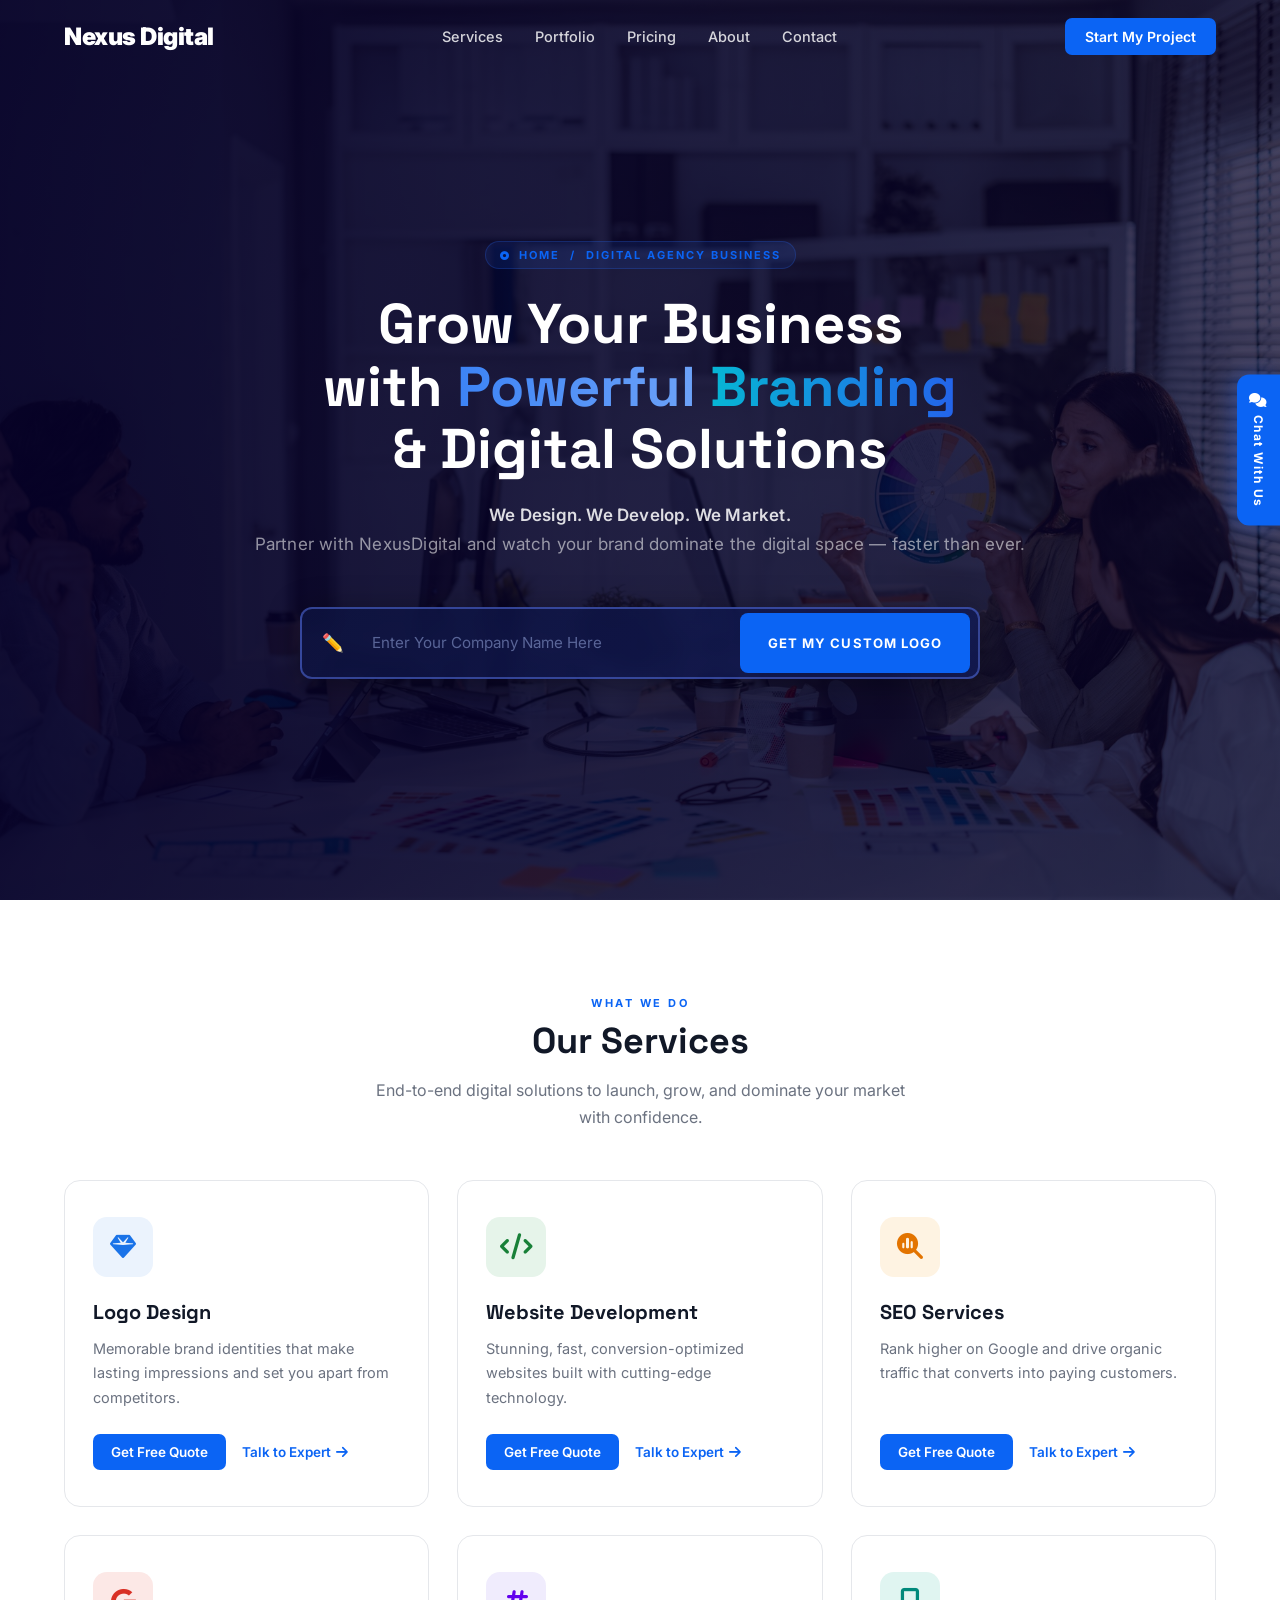
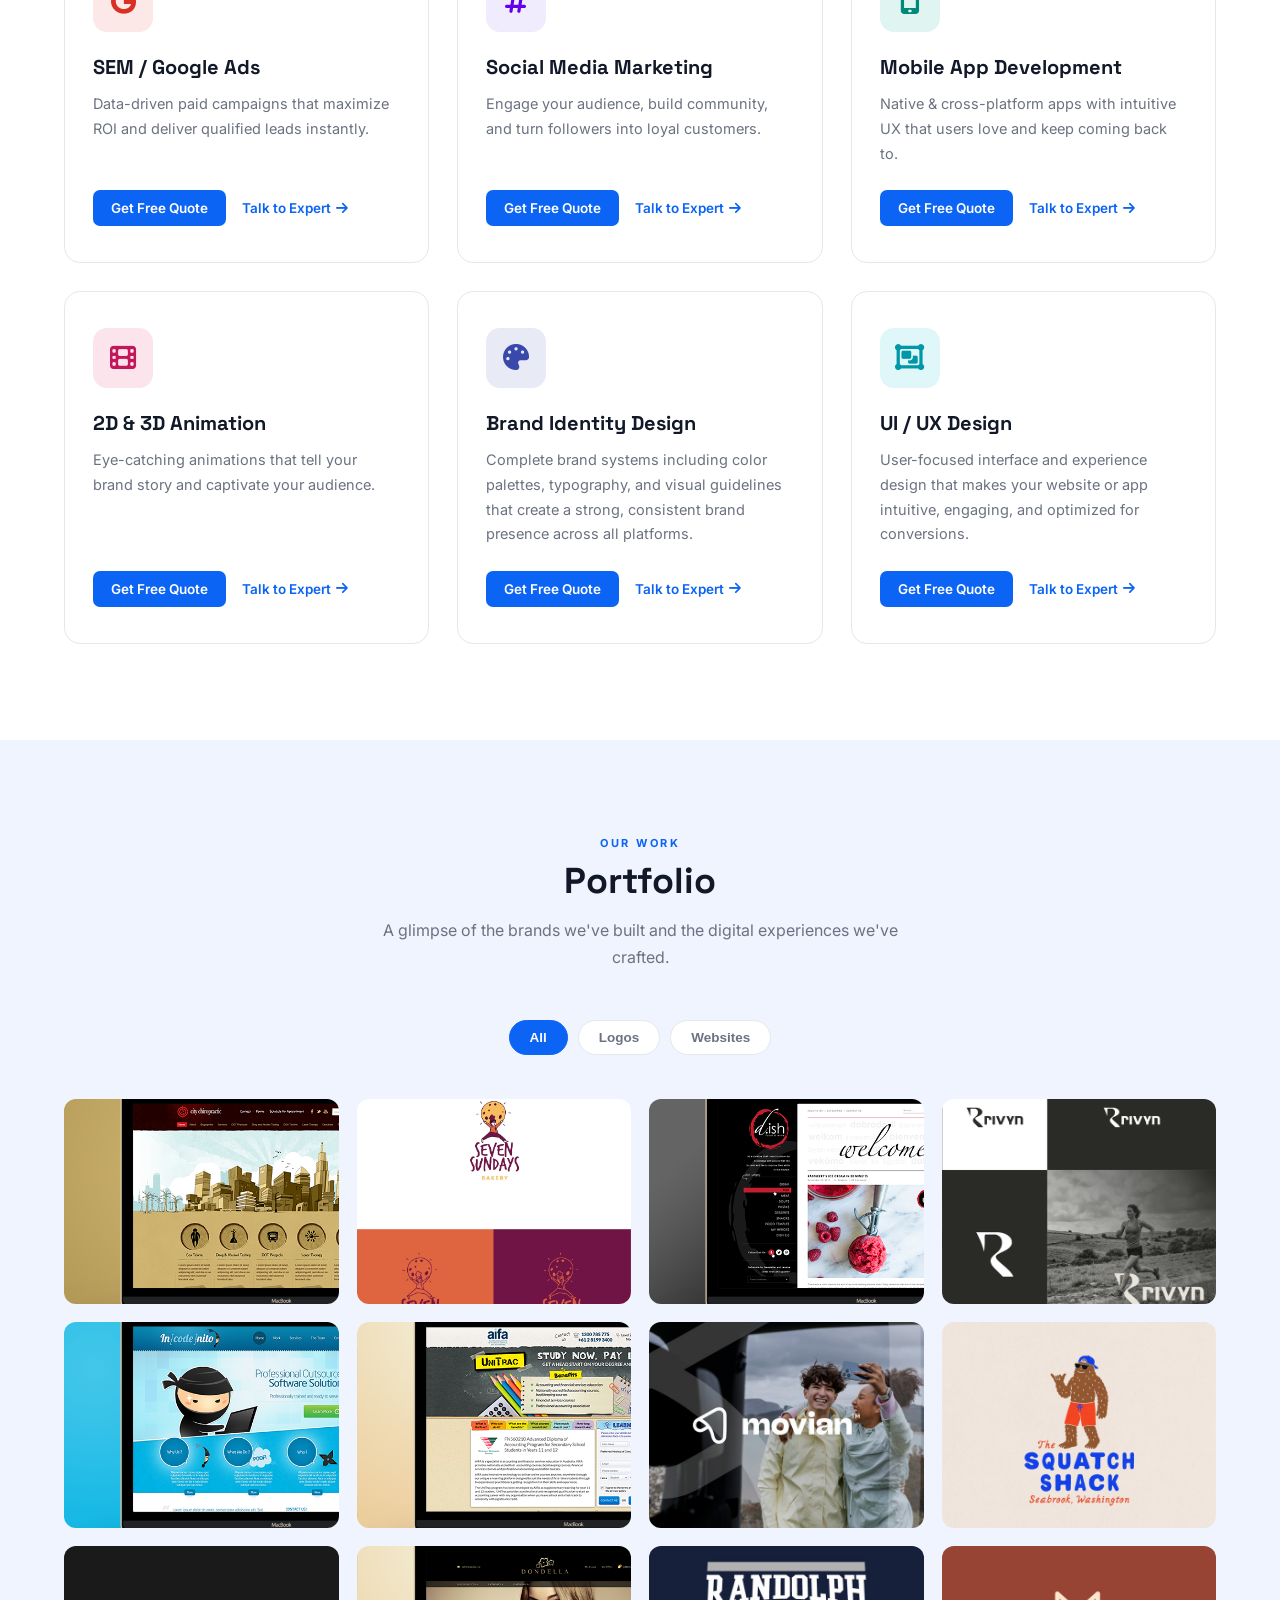
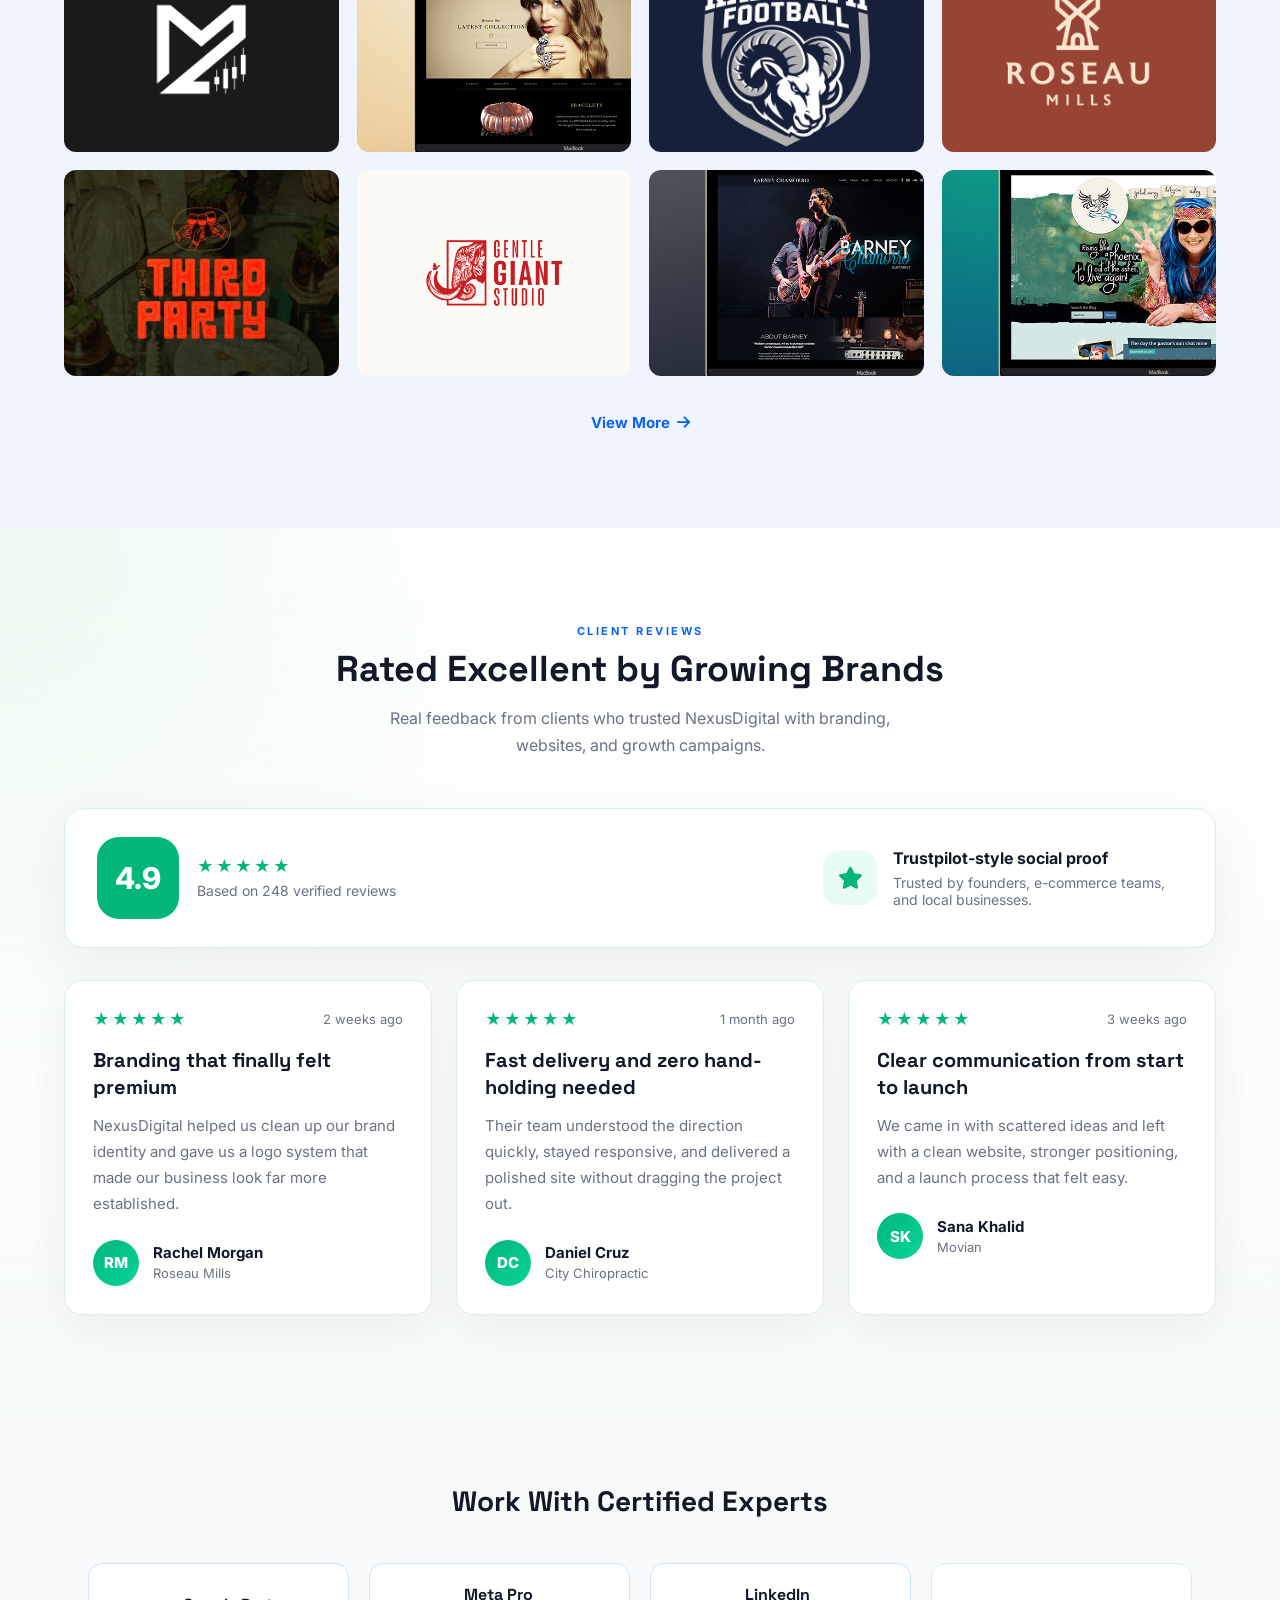
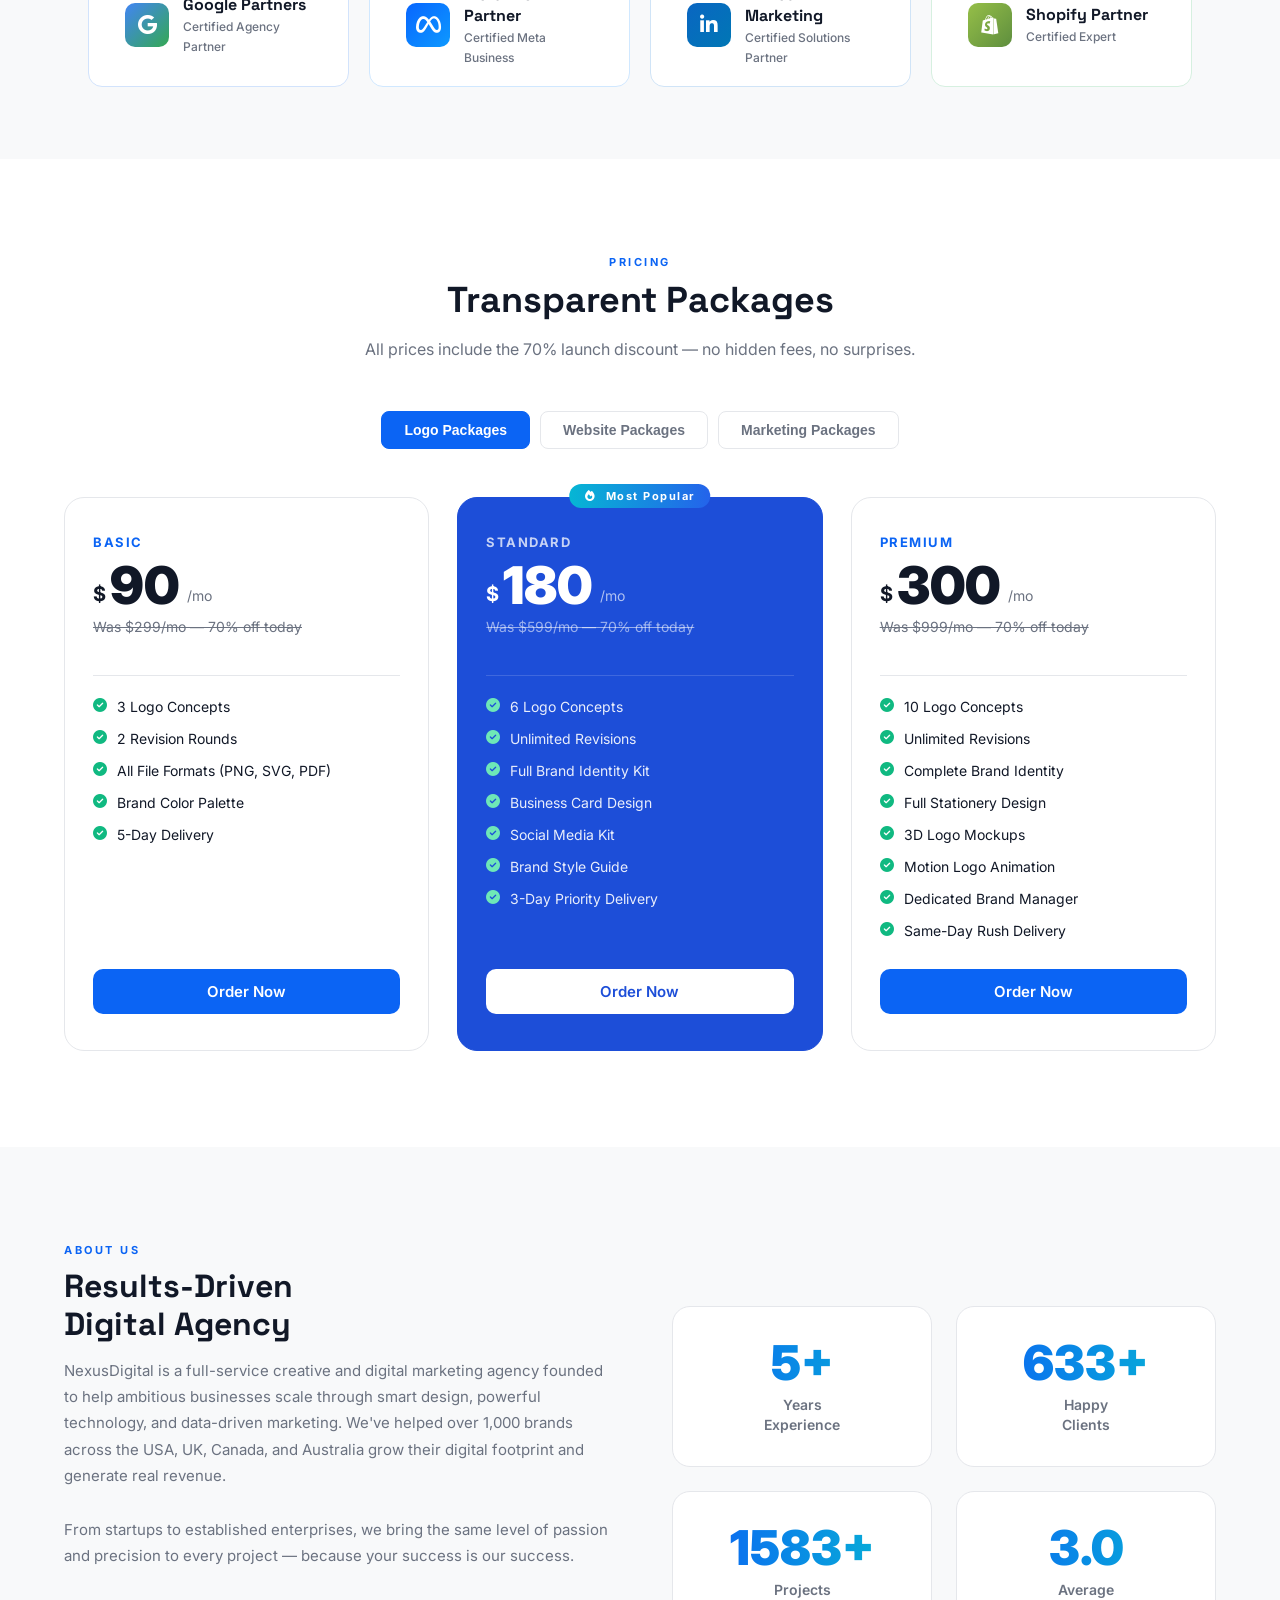
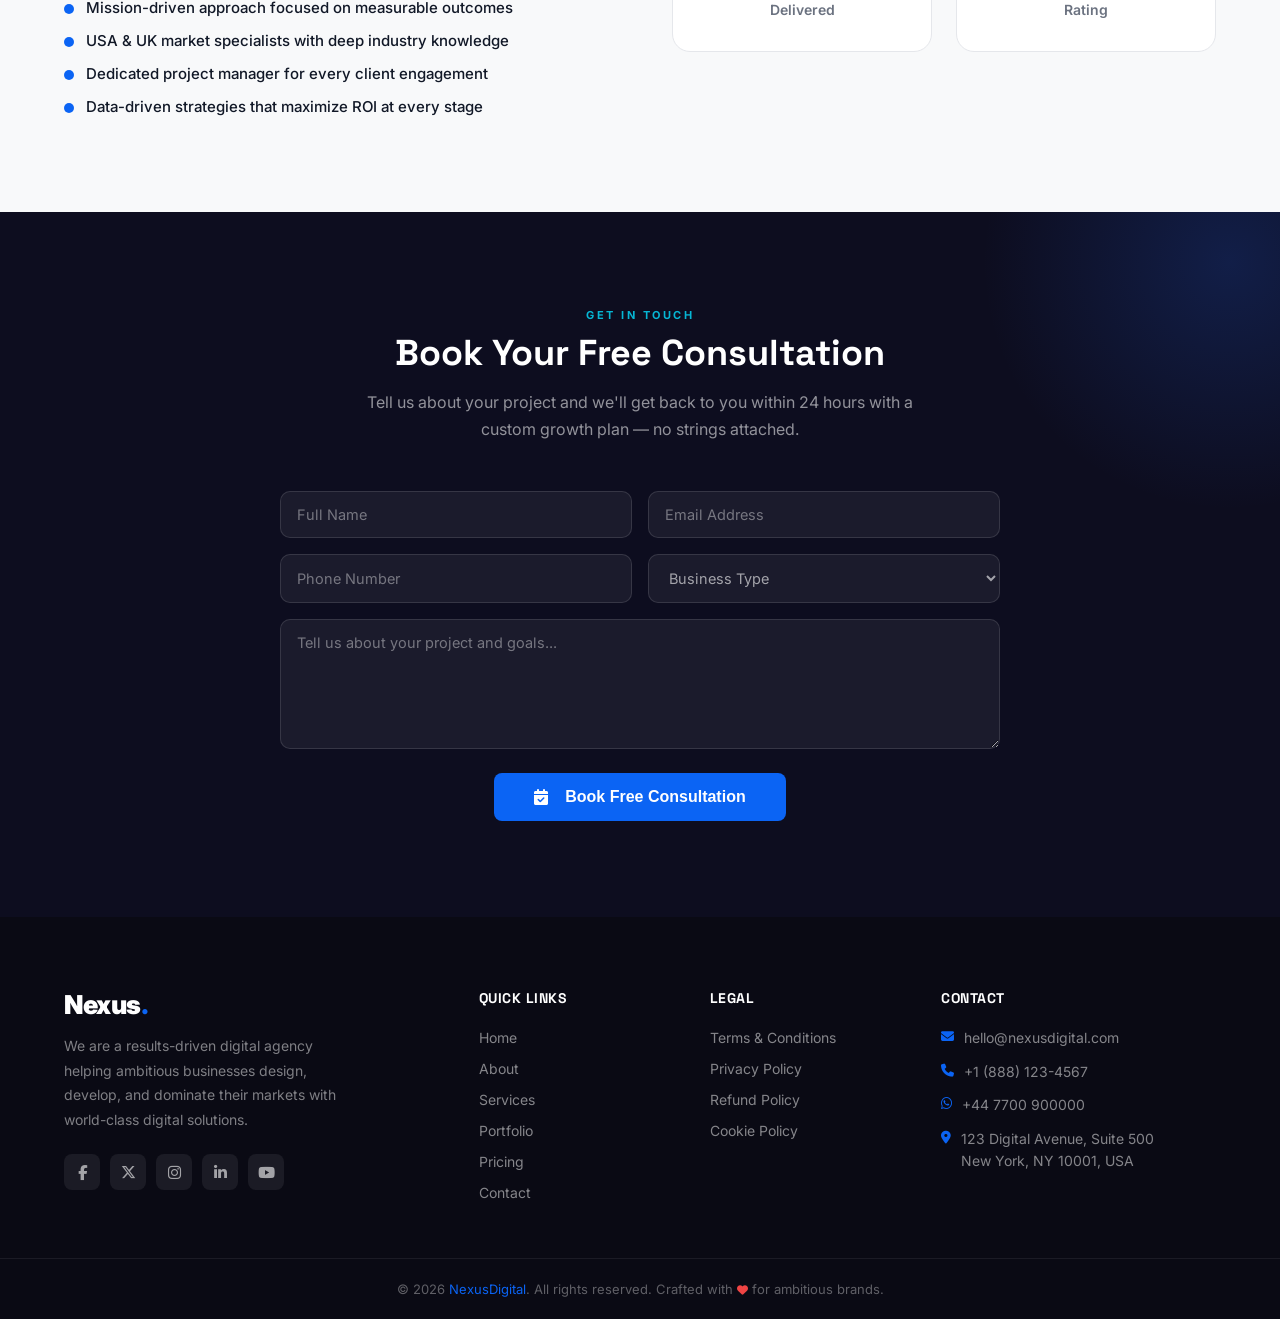
==== commit 2337f899: "2-may-logo engine updated" ====
--- a/index.html
+++ b/index.html
@@ -52,7 +52,7 @@
 
     <!-- ───────────────── HERO ───────────────── -->
    <section class="hero" id="hero">
-  <video id="hero-video" autoplay muted loop playsinline>
+  <video id="hero-video" autoplay muted loop playsinline poster="assets/creative-team-collaborating-on-design-project-in-o-2026-03-16-06-28-09-utc.jpg">
     <source src="assets/banner-video.mp4" type="video/mp4" />
   </video>
   <div class="hero-overlay"></div>
@@ -245,42 +245,126 @@
           <span class="overlay-title">Tell Me When</span>
         </div>
       </div>
+      <div class="portfolio-item" data-category="logos">
+        <div class="thumb" style="background-image: url('assets/logo5.png'); background-size: cover; background-position: center;"></div>
+        <div class="overlay">
+          <span class="overlay-tag">LOGO</span>
+          <span class="overlay-title">Roseau Mills</span>
+        </div>
+      </div>
+      <div class="portfolio-item" data-category="logos">
+        <div class="thumb" style="background-image: url('assets/logo6.jpg'); background-size: cover; background-position: center;"></div>
+        <div class="overlay">
+          <span class="overlay-tag">LOGO</span>
+          <span class="overlay-title">The Squatch Shack</span>
+        </div>
+      </div>
+      <div class="portfolio-item" data-category="logos">
+        <div class="thumb" style="background-image: url('assets/logo7.jpg'); background-size: cover; background-position: center;"></div>
+        <div class="overlay">
+          <span class="overlay-tag">LOGO</span>
+          <span class="overlay-title">The Third Party</span>
+        </div>
+      </div>
+      <div class="portfolio-item" data-category="logos">
+        <div class="thumb" style="background-image: url('assets/logo8.jpg'); background-size: cover; background-position: center;"></div>
+        <div class="overlay">
+          <span class="overlay-tag">LOGO</span>
+          <span class="overlay-title">Logo Mark Concept</span>
+        </div>
+      </div>
+      <div class="portfolio-item" data-category="logos">
+        <div class="thumb" style="background-image: url('assets/logo9.jpg'); background-size: cover; background-position: center;"></div>
+        <div class="overlay">
+          <span class="overlay-tag">LOGO</span>
+          <span class="overlay-title">Movian</span>
+        </div>
+      </div>
+      <div class="portfolio-item" data-category="logos">
+        <div class="thumb" style="background-image: url('assets/logo10.png'); background-size: cover; background-position: center;"></div>
+        <div class="overlay">
+          <span class="overlay-tag">LOGO</span>
+          <span class="overlay-title">Rivyn</span>
+        </div>
+      </div>
+      <div class="portfolio-item" data-category="logos">
+        <div class="thumb" style="background-image: url('assets/logo11.png'); background-size: cover; background-position: center;"></div>
+        <div class="overlay">
+          <span class="overlay-tag">LOGO</span>
+          <span class="overlay-title">M2 Trading</span>
+        </div>
+      </div>
+      <div class="portfolio-item" data-category="logos">
+        <div class="thumb" style="background-image: url('assets/logo12.jpg'); background-size: cover; background-position: center;"></div>
+        <div class="overlay">
+          <span class="overlay-tag">LOGO</span>
+          <span class="overlay-title">Randolph Football</span>
+        </div>
+      </div>
       <div class="portfolio-item" data-category="websites">
-        <div class="thumb" style="background-image: url('assets/website-1.png'); background-size: cover; background-position: center;"></div>
+        <div class="thumb" style="background-image: url('assets/web1.png'); background-size: cover; background-position: center;"></div>
         <div class="overlay">
           <span class="overlay-tag">WEBSITE</span>
-          <span class="overlay-title">Royal Nuts</span>
+          <span class="overlay-title">Career to Date</span>
         </div>
       </div>
       <div class="portfolio-item" data-category="websites">
-        <div class="thumb" style="background-image: url('assets/website-2.png'); background-size: cover; background-position: center;"></div>
+        <div class="thumb" style="background-image: url('assets/web2.png'); background-size: cover; background-position: center;"></div>
         <div class="overlay">
           <span class="overlay-tag">WEBSITE</span>
-          <span class="overlay-title">JB Bees</span>
+          <span class="overlay-title">City Chiropractic</span>
         </div>
       </div>
       <div class="portfolio-item" data-category="websites">
-        <div class="thumb" style="background-image: url('assets/website-3.png'); background-size: cover; background-position: center;"></div>
+        <div class="thumb" style="background-image: url('assets/web3.png'); background-size: cover; background-position: center;"></div>
         <div class="overlay">
           <span class="overlay-tag">WEBSITE</span>
-          <span class="overlay-title">Crown Roofing</span>
+          <span class="overlay-title">InCodeNito</span>
         </div>
       </div>
       <div class="portfolio-item" data-category="websites">
-        <div class="thumb" style="background-image: url('assets/website-4.png'); background-size: cover; background-position: center;"></div>
+        <div class="thumb" style="background-image: url('assets/web4.png'); background-size: cover; background-position: center;"></div>
         <div class="overlay">
           <span class="overlay-tag">WEBSITE</span>
-          <span class="overlay-title">Sound Veterinary Care</span>
+          <span class="overlay-title">AIFA UniTRAC</span>
+        </div>
+      </div>
+      <div class="portfolio-item" data-category="websites">
+        <div class="thumb" style="background-image: url('assets/web5.png'); background-size: cover; background-position: center;"></div>
+        <div class="overlay">
+          <span class="overlay-tag">WEBSITE</span>
+          <span class="overlay-title">Rising Like a Phoenix</span>
+        </div>
+      </div>
+      <div class="portfolio-item" data-category="websites">
+        <div class="thumb" style="background-image: url('assets/web6.png'); background-size: cover; background-position: center;"></div>
+        <div class="overlay">
+          <span class="overlay-tag">WEBSITE</span>
+          <span class="overlay-title">d.ish</span>
+        </div>
+      </div>
+      <div class="portfolio-item" data-category="websites">
+        <div class="thumb" style="background-image: url('assets/web7.png'); background-size: cover; background-position: center;"></div>
+        <div class="overlay">
+          <span class="overlay-tag">WEBSITE</span>
+          <span class="overlay-title">Dondella</span>
+        </div>
+      </div>
+      <div class="portfolio-item" data-category="websites">
+        <div class="thumb" style="background-image: url('assets/web8.png'); background-size: cover; background-position: center;"></div>
+        <div class="overlay">
+          <span class="overlay-tag">WEBSITE</span>
+          <span class="overlay-title">Barney Chamorro</span>
         </div>
       </div>
     </div>
     <div class="portfolio-see-more">
-      <a href="#">See More Work <i class="fa-solid fa-arrow-right"></i></a>
+      <a href="#" id="portfolioSeeMoreBtn">View More <i class="fa-solid fa-arrow-right"></i></a>
     </div>
   </div>
 </section>
     <!-- ───────────────── TESTIMONIALS ───────────────── -->
-    <section class="testimonials" id="testimonials">
+    <section class="testimonials testimonials-hidden" id="testimonials" aria-hidden="true">
   <div class="container">
     <div class="section-head">
       <span class="section-label">Testimonials</span>
@@ -338,6 +422,95 @@
 </section>
 
     <!-- ───────────────── PARTNERS ───────────────── -->
+    <section class="reviews-showcase" id="reviews">
+  <div class="container">
+    <div class="section-head">
+      <span class="section-label">Client Reviews</span>
+      <h2 class="section-title">Rated Excellent by Growing Brands</h2>
+      <p class="section-sub">
+        Real feedback from clients who trusted NexusDigital with branding,
+        websites, and growth campaigns.
+      </p>
+    </div>
+
+    <div class="reviews-trustbar">
+      <div class="trustbar-score">
+        <span class="trustbar-rating">4.9</span>
+        <div>
+          <div class="trustbar-stars" aria-label="5 star rating">★★★★★</div>
+          <p>Based on 248 verified reviews</p>
+        </div>
+      </div>
+      <div class="trustbar-brand">
+        <span class="trustbar-badge"><i class="fa-solid fa-star"></i></span>
+        <div>
+          <strong>Trustpilot-style social proof</strong>
+          <p>Trusted by founders, e-commerce teams, and local businesses.</p>
+        </div>
+      </div>
+    </div>
+
+    <div class="reviews-grid">
+      <article class="review-card">
+        <div class="review-card-head">
+          <div class="review-stars">★★★★★</div>
+          <span class="review-date">2 weeks ago</span>
+        </div>
+        <h3>Branding that finally felt premium</h3>
+        <p>
+          NexusDigital helped us clean up our brand identity and gave us a logo
+          system that made our business look far more established.
+        </p>
+        <div class="review-author">
+          <div class="review-avatar">RM</div>
+          <div>
+            <strong>Rachel Morgan</strong>
+            <span>Roseau Mills</span>
+          </div>
+        </div>
+      </article>
+
+      <article class="review-card">
+        <div class="review-card-head">
+          <div class="review-stars">★★★★★</div>
+          <span class="review-date">1 month ago</span>
+        </div>
+        <h3>Fast delivery and zero hand-holding needed</h3>
+        <p>
+          Their team understood the direction quickly, stayed responsive, and
+          delivered a polished site without dragging the project out.
+        </p>
+        <div class="review-author">
+          <div class="review-avatar">DC</div>
+          <div>
+            <strong>Daniel Cruz</strong>
+            <span>City Chiropractic</span>
+          </div>
+        </div>
+      </article>
+
+      <article class="review-card">
+        <div class="review-card-head">
+          <div class="review-stars">★★★★★</div>
+          <span class="review-date">3 weeks ago</span>
+        </div>
+        <h3>Clear communication from start to launch</h3>
+        <p>
+          We came in with scattered ideas and left with a clean website,
+          stronger positioning, and a launch process that felt easy.
+        </p>
+        <div class="review-author">
+          <div class="review-avatar">SK</div>
+          <div>
+            <strong>Sana Khalid</strong>
+            <span>Movian</span>
+          </div>
+        </div>
+      </article>
+    </div>
+  </div>
+</section>
+
     <section class="partners" id="partners">
   <div class="container-partners">
     <h2>Work With Certified Experts</h2>
--- a/style.css
+++ b/style.css
@@ -131,11 +131,14 @@
   left: 0;
   right: 0;
   z-index: 1000;
-  background: var(--hero-bg);
-  border-bottom: 1px solid rgba(255, 255, 255, 0.06);
-  transition: box-shadow 0.3s;
+  background: transparent;
+  border-bottom: 1px solid transparent;
+  transition: background 0.3s, border-color 0.3s, box-shadow 0.3s;
 }
 .navbar.scrolled {
+  background: rgba(13, 13, 31, 0.86);
+  backdrop-filter: blur(14px);
+  border-bottom-color: rgba(255, 255, 255, 0.08);
   box-shadow: 0 4px 32px rgba(0, 0, 0, 0.5);
 }
 .nav-inner {
@@ -242,7 +245,11 @@
   padding: 100px 0 80px;
   position: relative;
   overflow: hidden;
-  background: #050021;
+  background:
+    linear-gradient(rgba(5, 0, 33, 0.35), rgba(5, 0, 33, 0.35)),
+    url("assets/creative-team-collaborating-on-design-project-in-o-2026-03-16-06-28-09-utc.jpg")
+      center / cover no-repeat,
+    #050021;
 }
 
 #hero-video {
@@ -254,6 +261,9 @@
   object-fit: cover;
   z-index: 0;
   pointer-events: none;
+}
+.hero.video-fallback #hero-video {
+  display: none;
 }
 
 .hero-overlay {
@@ -737,6 +747,146 @@
   border: none;
 }
 /* ─── PARTNERS ─── */
+.testimonials-hidden {
+  display: none;
+}
+
+.reviews-showcase {
+  padding: 96px 0;
+  background:
+    radial-gradient(circle at top left, rgba(34, 197, 94, 0.08), transparent 35%),
+    linear-gradient(180deg, #ffffff 0%, #f7fbf8 100%);
+}
+.reviews-trustbar {
+  background: #fff;
+  border: 1.5px solid #d9efe0;
+  border-radius: 20px;
+  padding: 28px 32px;
+  display: flex;
+  align-items: center;
+  justify-content: space-between;
+  gap: 24px;
+  margin-bottom: 32px;
+  box-shadow: 0 20px 60px rgba(15, 23, 42, 0.06);
+}
+.trustbar-score {
+  display: flex;
+  align-items: center;
+  gap: 18px;
+}
+.trustbar-rating {
+  width: 82px;
+  height: 82px;
+  border-radius: 22px;
+  background: #00b67a;
+  color: #fff;
+  display: grid;
+  place-items: center;
+  font-size: 30px;
+  font-weight: 800;
+}
+.trustbar-stars,
+.review-stars {
+  color: #00b67a;
+  letter-spacing: 2px;
+  font-size: 16px;
+  font-weight: 800;
+}
+.trustbar-score p,
+.trustbar-brand p {
+  margin-top: 6px;
+  font-size: 14px;
+  color: var(--text-gray);
+}
+.trustbar-brand {
+  display: flex;
+  align-items: center;
+  gap: 16px;
+  max-width: 360px;
+}
+.trustbar-badge {
+  width: 54px;
+  height: 54px;
+  border-radius: 16px;
+  background: #e8fbf4;
+  color: #00b67a;
+  display: grid;
+  place-items: center;
+  font-size: 22px;
+  flex-shrink: 0;
+}
+.trustbar-brand strong {
+  display: block;
+  font-size: 16px;
+  color: var(--text-dark);
+}
+.reviews-grid {
+  display: grid;
+  grid-template-columns: repeat(3, 1fr);
+  gap: 24px;
+}
+.review-card {
+  background: #fff;
+  border: 1.5px solid #d9efe0;
+  border-radius: 18px;
+  padding: 28px;
+  box-shadow: 0 16px 40px rgba(15, 23, 42, 0.05);
+  transition: transform 0.3s, box-shadow 0.3s;
+}
+.review-card:hover {
+  transform: translateY(-5px);
+  box-shadow: 0 22px 50px rgba(0, 182, 122, 0.14);
+}
+.review-card-head {
+  display: flex;
+  align-items: center;
+  justify-content: space-between;
+  gap: 12px;
+  margin-bottom: 18px;
+}
+.review-date {
+  font-size: 13px;
+  color: var(--text-gray);
+}
+.review-card h3 {
+  font-size: 20px;
+  line-height: 1.35;
+  color: var(--text-dark);
+  margin-bottom: 12px;
+}
+.review-card p {
+  font-size: 15px;
+  line-height: 1.75;
+  color: var(--text-gray);
+}
+.review-author {
+  margin-top: 22px;
+  display: flex;
+  align-items: center;
+  gap: 14px;
+}
+.review-avatar {
+  width: 46px;
+  height: 46px;
+  border-radius: 50%;
+  background: linear-gradient(135deg, #00b67a, #08d59a);
+  color: #fff;
+  display: grid;
+  place-items: center;
+  font-weight: 800;
+  font-size: 15px;
+  flex-shrink: 0;
+}
+.review-author strong {
+  display: block;
+  font-size: 15px;
+  color: var(--text-dark);
+}
+.review-author span {
+  font-size: 13px;
+  color: var(--text-gray);
+}
+
 .container-partners {
   width: 100%;
   max-width: 90%;
@@ -1345,6 +1495,13 @@
     gap: 20px;
     grid-template-columns: repeat(2, 1fr);
   }
+  .reviews-grid {
+    grid-template-columns: 1fr 1fr;
+  }
+  .reviews-trustbar {
+    flex-direction: column;
+    align-items: flex-start;
+  }
   .portfolio-grid {
     grid-template-columns: repeat(2, 1fr);
   }
@@ -1406,6 +1563,13 @@
   .services-grid {
     grid-template-columns: 1fr;
   }
+  .reviews-grid {
+    grid-template-columns: 1fr;
+  }
+  .trustbar-score {
+    align-items: flex-start;
+    flex-direction: column;
+  }
   .testimonials-grid {
     grid-template-columns: 1fr;
   }
@@ -1442,6 +1606,17 @@
   }
 }
 @media (max-width: 500px) {
+  .reviews-trustbar {
+    padding: 22px 20px;
+  }
+  .review-card {
+    padding: 22px;
+  }
+  .trustbar-rating {
+    width: 68px;
+    height: 68px;
+    font-size: 24px;
+  }
   .portfolio-grid {
     grid-template-columns: 1fr;
   }
@@ -1563,4 +1738,4 @@
   transition: background 0.2s, transform 0.15s;
 }
 .alert-btn:hover  { background: hsl(217 91% 45%); transform: translateY(-2px); }
-.alert-btn:active { transform: translateY(0); }+.alert-btn:active { transform: translateY(0); }
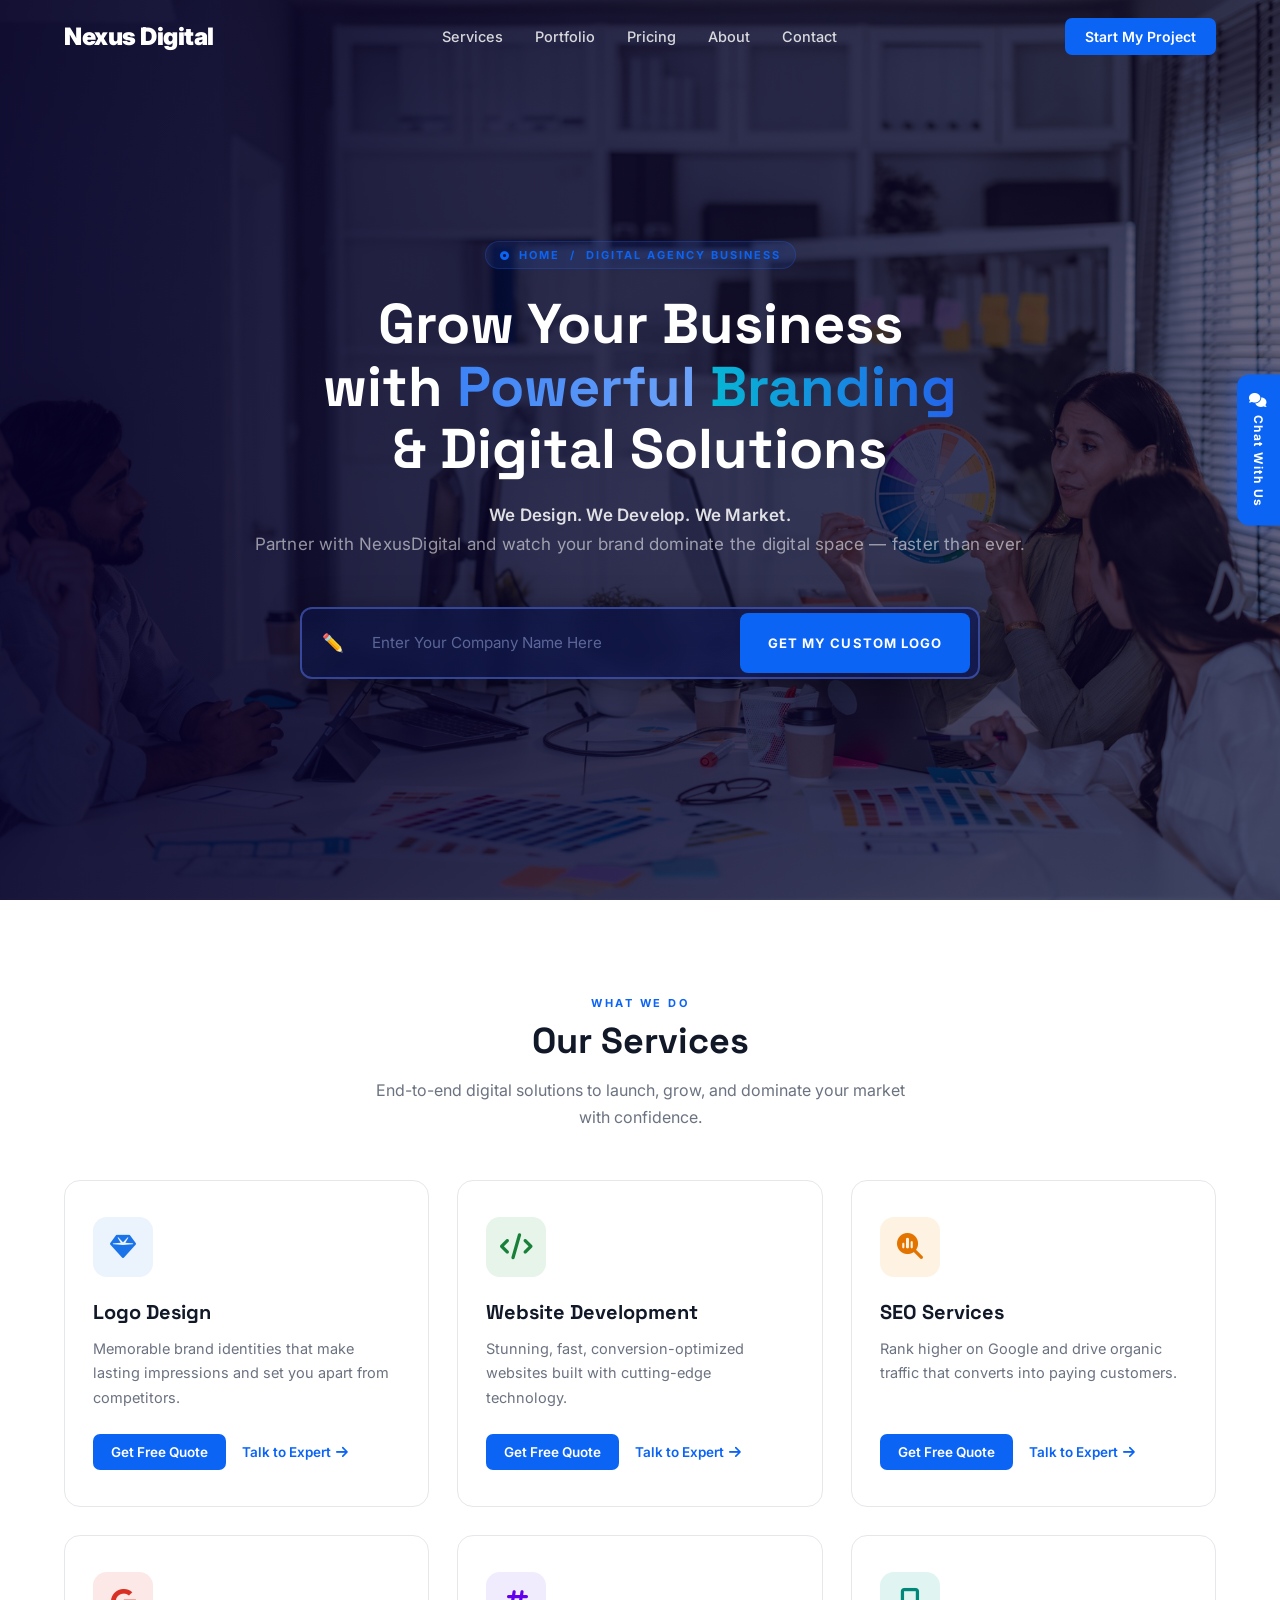
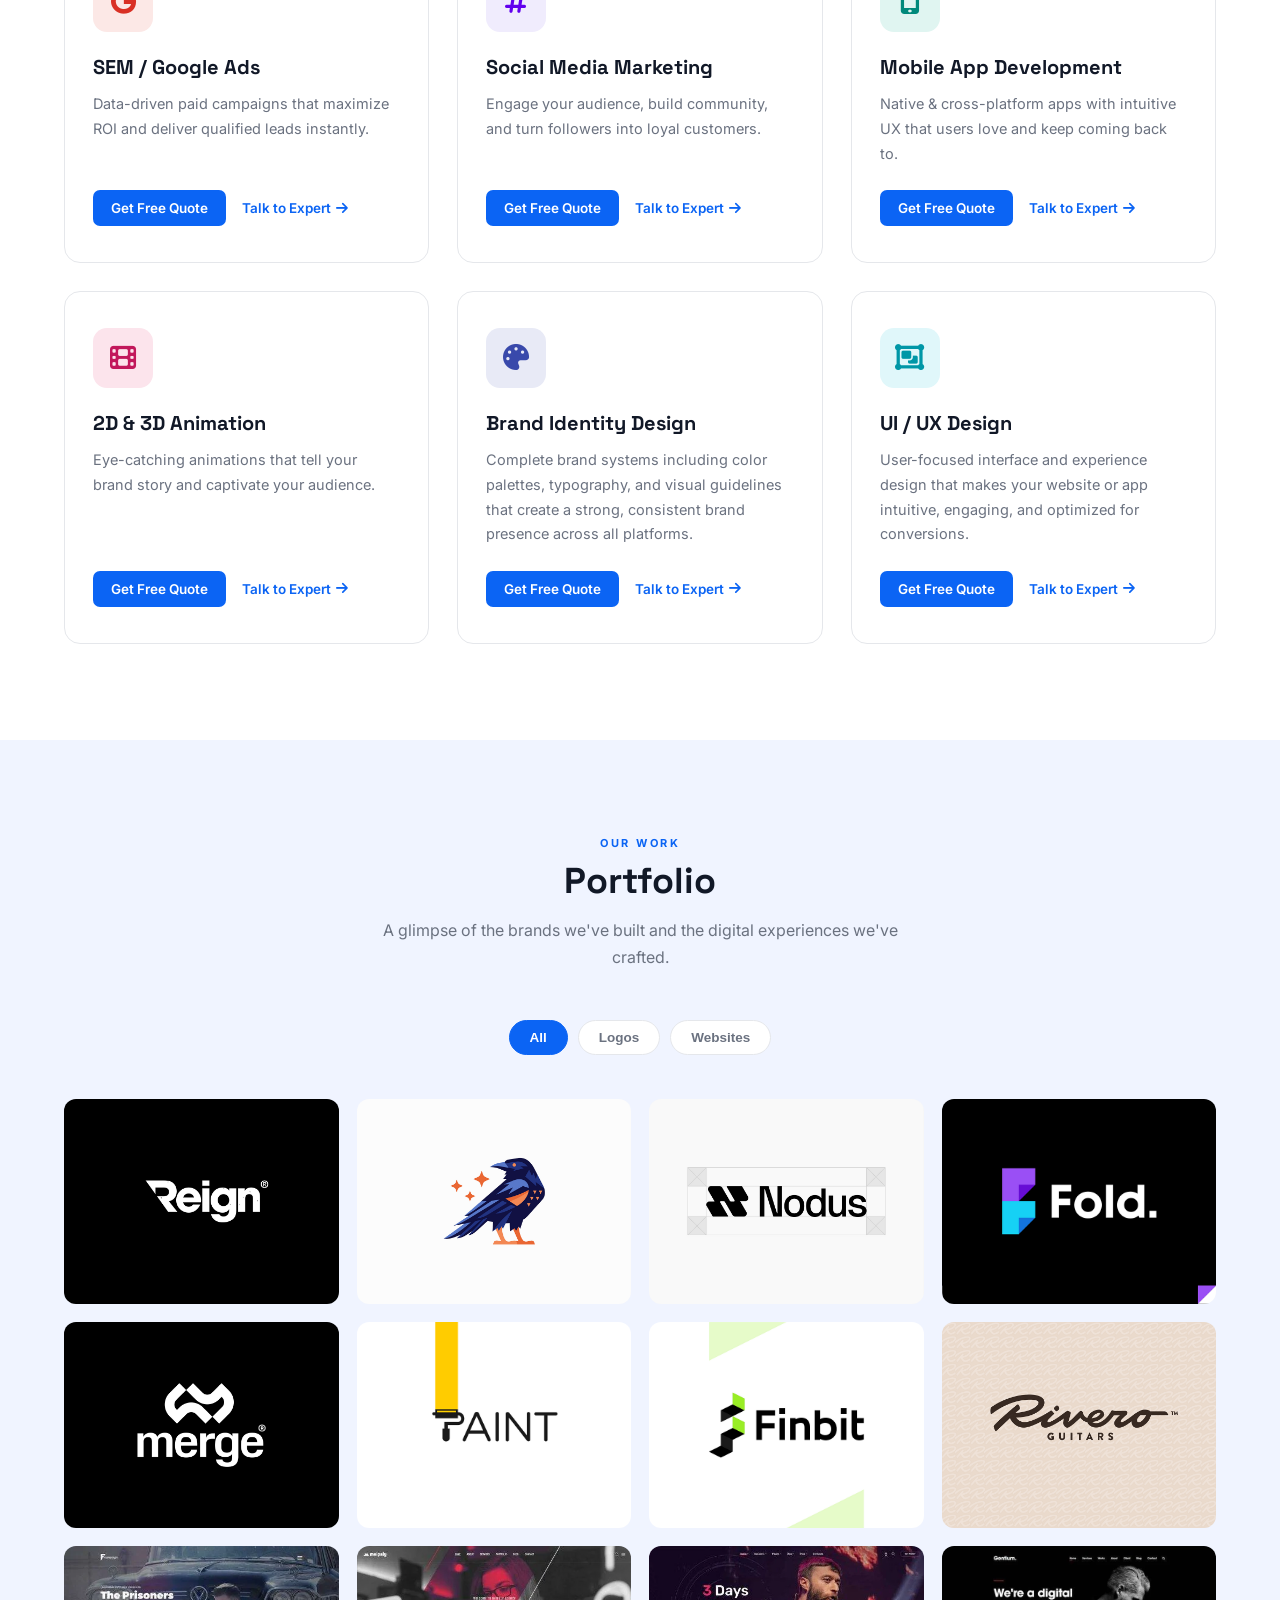
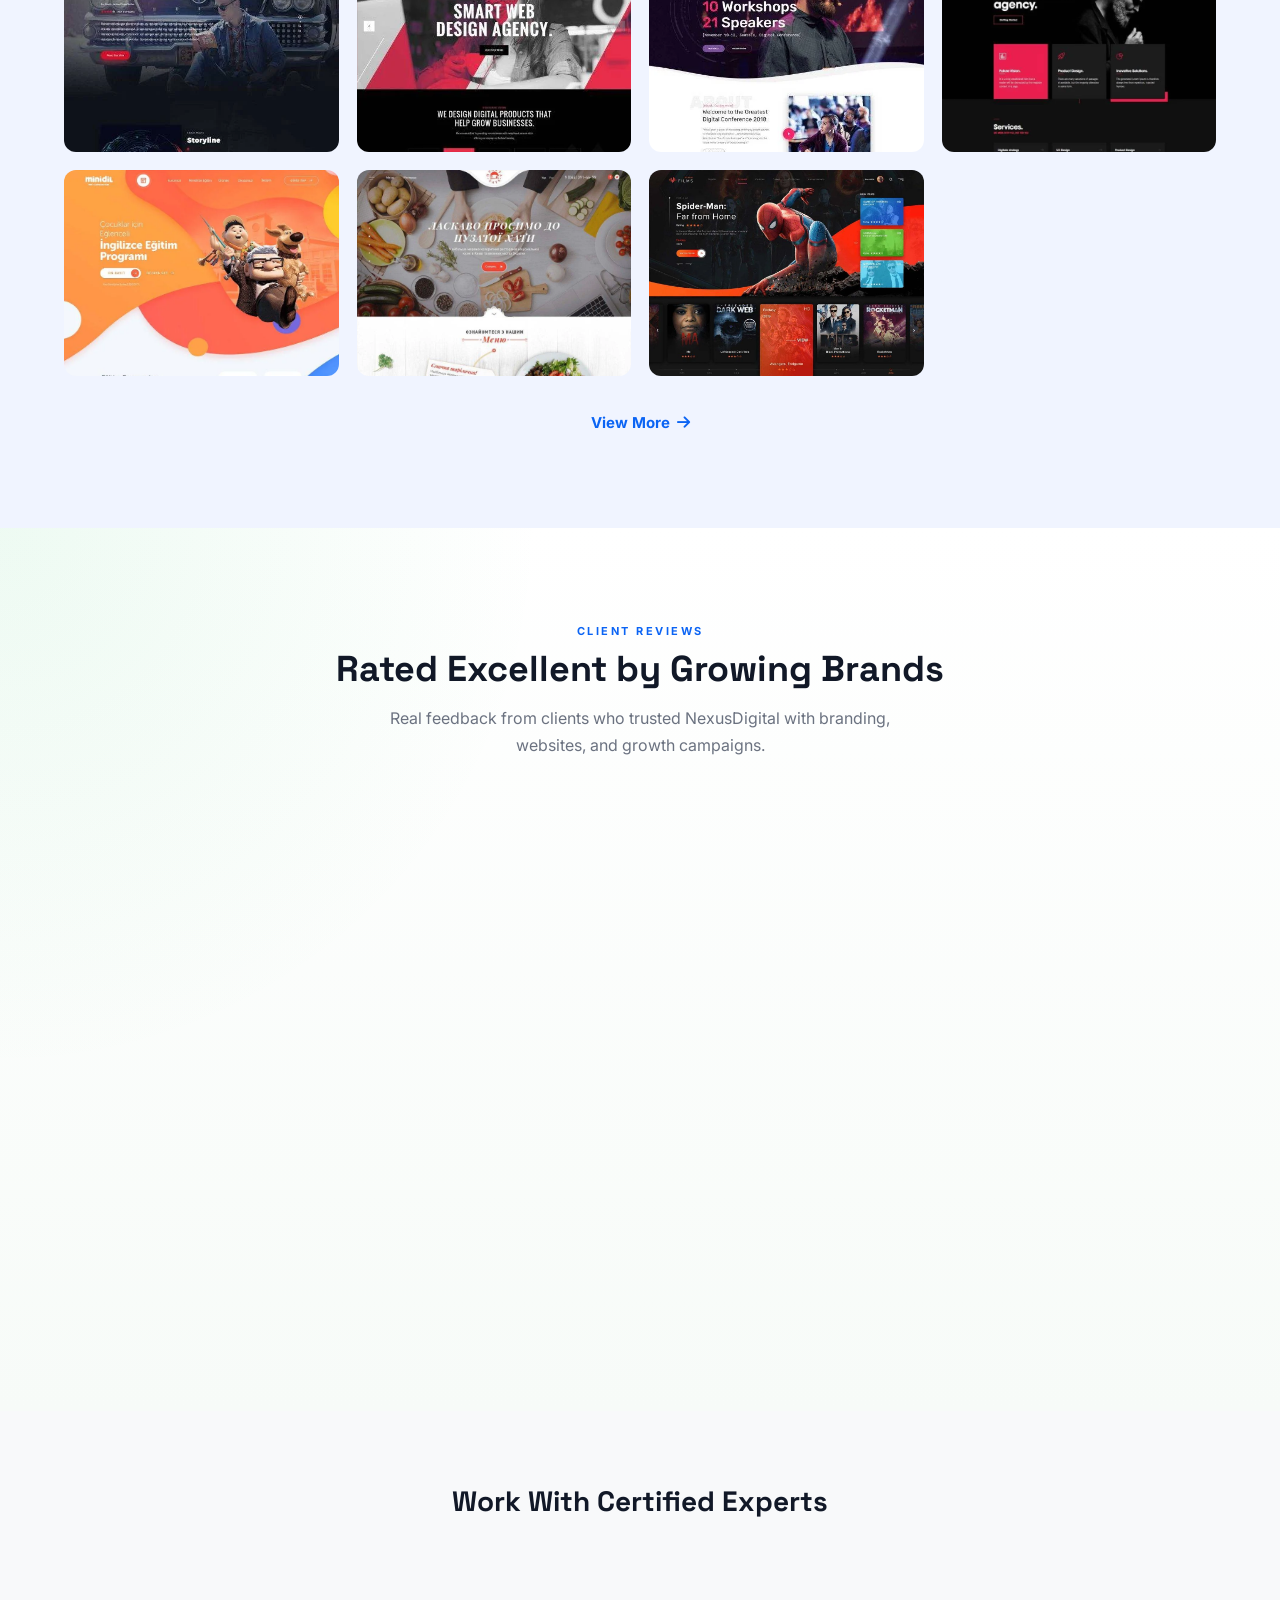
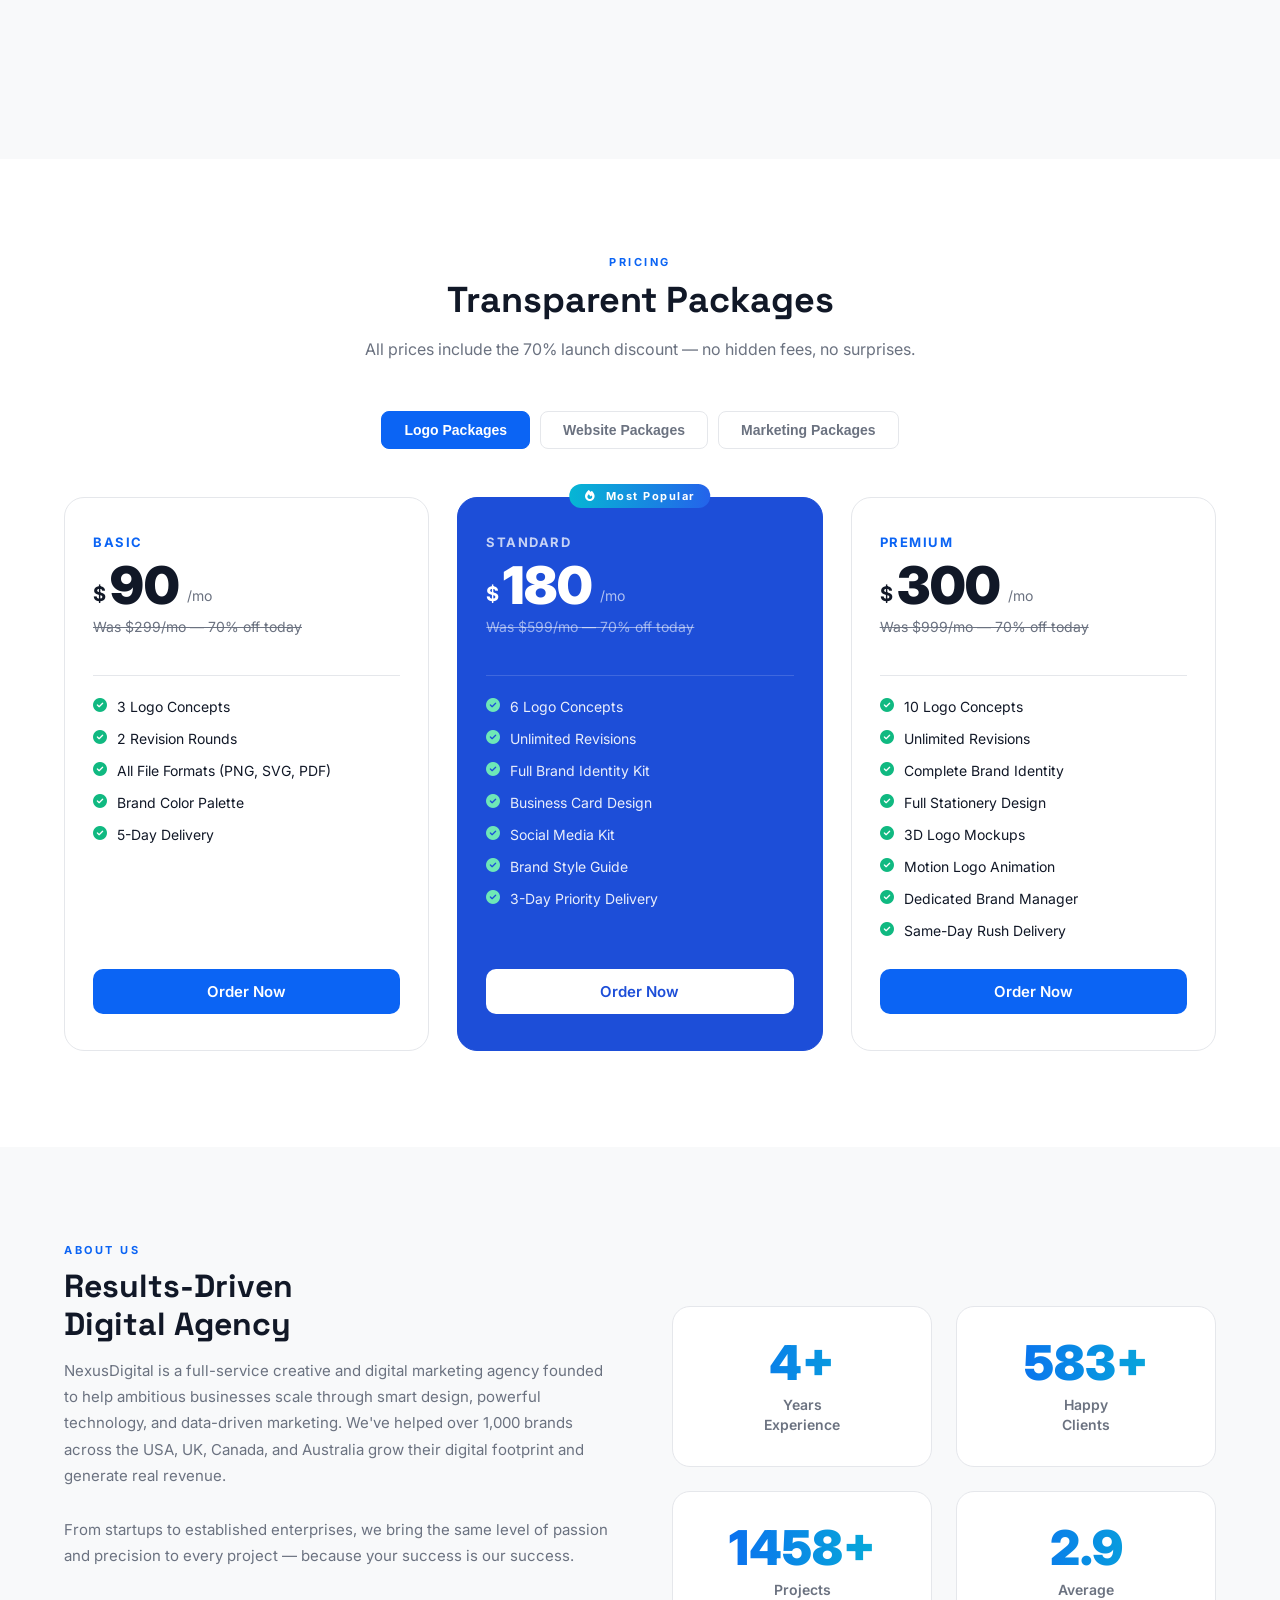
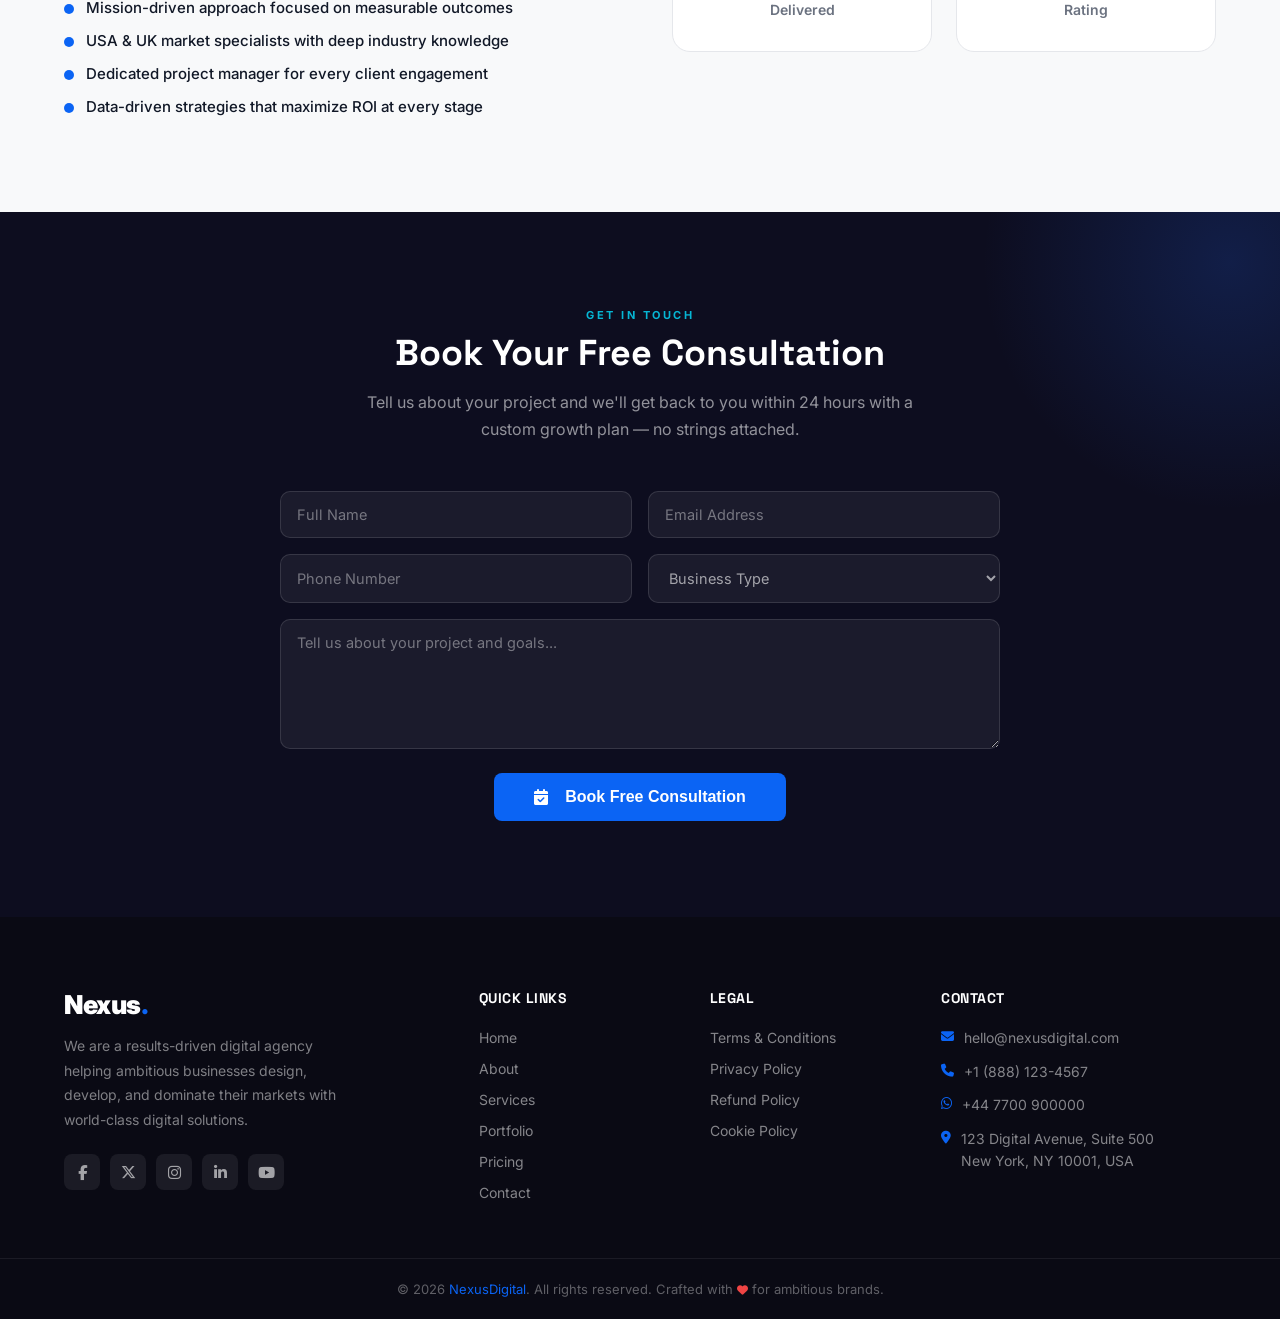
==== commit 975976e8: "logogs" ====
--- a/index.html
+++ b/index.html
@@ -218,143 +218,171 @@
     </div>
     <div class="portfolio-grid" id="portfolioGrid">
       <div class="portfolio-item" data-category="logos">
-        <div class="thumb" style="background-image: url('assets/logo-1.jpg'); background-size: cover; background-position: center;"></div>
+        <div class="thumb" style="background-image: url('assets/logos/logo-portfolio-1.png'); background-size: cover; background-position: center;"></div>
         <div class="overlay">
           <span class="overlay-tag">LOGO</span>
-          <span class="overlay-title">Seven Days</span>
+          <span class="overlay-title">Logo Design 01</span>
         </div>
       </div>
       <div class="portfolio-item" data-category="logos">
-        <div class="thumb" style="background-image: url('assets/logo-2.png'); background-size: cover; background-position: center;"></div>
+        <div class="thumb" style="background-image: url('assets/logos/logo-portfolio-2.png'); background-size: cover; background-position: center;"></div>
         <div class="overlay">
           <span class="overlay-tag">LOGO</span>
-          <span class="overlay-title">Gentle Gaint Studio</span>
+          <span class="overlay-title">Logo Design 02</span>
         </div>
       </div>
       <div class="portfolio-item" data-category="logos">
-        <div class="thumb" style="background-image: url('assets/logo-3.jpg'); background-size: cover; background-position: center;"></div>
+        <div class="thumb" style="background-image: url('assets/logos/logo-portfolio-3.png'); background-size: cover; background-position: center;"></div>
         <div class="overlay">
           <span class="overlay-tag">LOGO</span>
-          <span class="overlay-title">Mission Mama Bear</span>
+          <span class="overlay-title">Logo Design 03</span>
         </div>
       </div>
       <div class="portfolio-item" data-category="logos">
-        <div class="thumb" style="background-image: url('assets/logo-4.png'); background-size: cover; background-position: center;"></div>
+        <div class="thumb" style="background-image: url('assets/logos/logo-portfolio-4.png'); background-size: cover; background-position: center;"></div>
         <div class="overlay">
           <span class="overlay-tag">LOGO</span>
-          <span class="overlay-title">Tell Me When</span>
+          <span class="overlay-title">Logo Design 04</span>
         </div>
       </div>
       <div class="portfolio-item" data-category="logos">
-        <div class="thumb" style="background-image: url('assets/logo5.png'); background-size: cover; background-position: center;"></div>
+        <div class="thumb" style="background-image: url('assets/logos/logo-portfolio-5.png'); background-size: cover; background-position: center;"></div>
         <div class="overlay">
           <span class="overlay-tag">LOGO</span>
-          <span class="overlay-title">Roseau Mills</span>
+          <span class="overlay-title">Logo Design 05</span>
         </div>
       </div>
       <div class="portfolio-item" data-category="logos">
-        <div class="thumb" style="background-image: url('assets/logo6.jpg'); background-size: cover; background-position: center;"></div>
+        <div class="thumb" style="background-image: url('assets/logos/logo-portfolio-6.png'); background-size: cover; background-position: center;"></div>
         <div class="overlay">
           <span class="overlay-tag">LOGO</span>
-          <span class="overlay-title">The Squatch Shack</span>
+          <span class="overlay-title">Logo Design 06</span>
         </div>
       </div>
       <div class="portfolio-item" data-category="logos">
-        <div class="thumb" style="background-image: url('assets/logo7.jpg'); background-size: cover; background-position: center;"></div>
+        <div class="thumb" style="background-image: url('assets/logos/logo-portfolio-7.png'); background-size: cover; background-position: center;"></div>
         <div class="overlay">
           <span class="overlay-tag">LOGO</span>
-          <span class="overlay-title">The Third Party</span>
+          <span class="overlay-title">Logo Design 07</span>
         </div>
       </div>
       <div class="portfolio-item" data-category="logos">
-        <div class="thumb" style="background-image: url('assets/logo8.jpg'); background-size: cover; background-position: center;"></div>
+        <div class="thumb" style="background-image: url('assets/logos/logo-portfolio-8.png'); background-size: cover; background-position: center;"></div>
         <div class="overlay">
           <span class="overlay-tag">LOGO</span>
-          <span class="overlay-title">Logo Mark Concept</span>
-        </div>
-      </div>
-      <div class="portfolio-item" data-category="logos">
-        <div class="thumb" style="background-image: url('assets/logo9.jpg'); background-size: cover; background-position: center;"></div>
-        <div class="overlay">
-          <span class="overlay-tag">LOGO</span>
-          <span class="overlay-title">Movian</span>
-        </div>
-      </div>
-      <div class="portfolio-item" data-category="logos">
-        <div class="thumb" style="background-image: url('assets/logo10.png'); background-size: cover; background-position: center;"></div>
-        <div class="overlay">
-          <span class="overlay-tag">LOGO</span>
-          <span class="overlay-title">Rivyn</span>
-        </div>
-      </div>
-      <div class="portfolio-item" data-category="logos">
-        <div class="thumb" style="background-image: url('assets/logo11.png'); background-size: cover; background-position: center;"></div>
-        <div class="overlay">
-          <span class="overlay-tag">LOGO</span>
-          <span class="overlay-title">M2 Trading</span>
-        </div>
-      </div>
-      <div class="portfolio-item" data-category="logos">
-        <div class="thumb" style="background-image: url('assets/logo12.jpg'); background-size: cover; background-position: center;"></div>
-        <div class="overlay">
-          <span class="overlay-tag">LOGO</span>
-          <span class="overlay-title">Randolph Football</span>
-        </div>
-      </div>
-      <div class="portfolio-item" data-category="websites">
-        <div class="thumb" style="background-image: url('assets/web1.png'); background-size: cover; background-position: center;"></div>
-        <div class="overlay">
-          <span class="overlay-tag">WEBSITE</span>
-          <span class="overlay-title">Career to Date</span>
-        </div>
-      </div>
-      <div class="portfolio-item" data-category="websites">
-        <div class="thumb" style="background-image: url('assets/web2.png'); background-size: cover; background-position: center;"></div>
-        <div class="overlay">
-          <span class="overlay-tag">WEBSITE</span>
-          <span class="overlay-title">City Chiropractic</span>
-        </div>
-      </div>
-      <div class="portfolio-item" data-category="websites">
-        <div class="thumb" style="background-image: url('assets/web3.png'); background-size: cover; background-position: center;"></div>
-        <div class="overlay">
-          <span class="overlay-tag">WEBSITE</span>
-          <span class="overlay-title">InCodeNito</span>
-        </div>
-      </div>
-      <div class="portfolio-item" data-category="websites">
-        <div class="thumb" style="background-image: url('assets/web4.png'); background-size: cover; background-position: center;"></div>
-        <div class="overlay">
-          <span class="overlay-tag">WEBSITE</span>
-          <span class="overlay-title">AIFA UniTRAC</span>
-        </div>
-      </div>
-      <div class="portfolio-item" data-category="websites">
-        <div class="thumb" style="background-image: url('assets/web5.png'); background-size: cover; background-position: center;"></div>
-        <div class="overlay">
-          <span class="overlay-tag">WEBSITE</span>
-          <span class="overlay-title">Rising Like a Phoenix</span>
-        </div>
-      </div>
-      <div class="portfolio-item" data-category="websites">
-        <div class="thumb" style="background-image: url('assets/web6.png'); background-size: cover; background-position: center;"></div>
-        <div class="overlay">
-          <span class="overlay-tag">WEBSITE</span>
-          <span class="overlay-title">d.ish</span>
-        </div>
-      </div>
-      <div class="portfolio-item" data-category="websites">
-        <div class="thumb" style="background-image: url('assets/web7.png'); background-size: cover; background-position: center;"></div>
-        <div class="overlay">
-          <span class="overlay-tag">WEBSITE</span>
-          <span class="overlay-title">Dondella</span>
-        </div>
-      </div>
-      <div class="portfolio-item" data-category="websites">
-        <div class="thumb" style="background-image: url('assets/web8.png'); background-size: cover; background-position: center;"></div>
-        <div class="overlay">
-          <span class="overlay-tag">WEBSITE</span>
-          <span class="overlay-title">Barney Chamorro</span>
+          <span class="overlay-title">Logo Design 08</span>
+        </div>
+      </div>
+      <div class="portfolio-item" data-category="websites">
+        <div class="thumb" style="background-image: url('assets/websites/website-design-1.webp'); background-size: cover; background-position: top center;"></div>
+        <div class="overlay">
+          <span class="overlay-tag">WEBSITE</span>
+          <span class="overlay-title">Website Design 01</span>
+        </div>
+      </div>
+      <div class="portfolio-item" data-category="websites">
+        <div class="thumb" style="background-image: url('assets/websites/website-design-2.webp'); background-size: cover; background-position: top center;"></div>
+        <div class="overlay">
+          <span class="overlay-tag">WEBSITE</span>
+          <span class="overlay-title">Website Design 02</span>
+        </div>
+      </div>
+      <div class="portfolio-item" data-category="websites">
+        <div class="thumb" style="background-image: url('assets/websites/website-design-3.webp'); background-size: cover; background-position: top center;"></div>
+        <div class="overlay">
+          <span class="overlay-tag">WEBSITE</span>
+          <span class="overlay-title">Website Design 03</span>
+        </div>
+      </div>
+      <div class="portfolio-item" data-category="websites">
+        <div class="thumb" style="background-image: url('assets/websites/website-design-4.webp'); background-size: cover; background-position: top center;"></div>
+        <div class="overlay">
+          <span class="overlay-tag">WEBSITE</span>
+          <span class="overlay-title">Website Design 04</span>
+        </div>
+      </div>
+      <div class="portfolio-item" data-category="websites">
+        <div class="thumb" style="background-image: url('assets/websites/website-design-5.webp'); background-size: cover; background-position: top center;"></div>
+        <div class="overlay">
+          <span class="overlay-tag">WEBSITE</span>
+          <span class="overlay-title">Website Design 05</span>
+        </div>
+      </div>
+      <div class="portfolio-item" data-category="websites">
+        <div class="thumb" style="background-image: url('assets/websites/website-design-6.webp'); background-size: cover; background-position: top center;"></div>
+        <div class="overlay">
+          <span class="overlay-tag">WEBSITE</span>
+          <span class="overlay-title">Website Design 06</span>
+        </div>
+      </div>
+      <div class="portfolio-item" data-category="websites">
+        <div class="thumb" style="background-image: url('assets/websites/website-design-7.webp'); background-size: cover; background-position: top center;"></div>
+        <div class="overlay">
+          <span class="overlay-tag">WEBSITE</span>
+          <span class="overlay-title">Website Design 07</span>
+        </div>
+      </div>
+      <div class="portfolio-item" data-category="websites">
+        <div class="thumb" style="background-image: url('assets/websites/website-design-8.jpg'); background-size: cover; background-position: top center;"></div>
+        <div class="overlay">
+          <span class="overlay-tag">WEBSITE</span>
+          <span class="overlay-title">Website Design 08</span>
+        </div>
+      </div>
+      <div class="portfolio-item" data-category="websites">
+        <div class="thumb" style="background-image: url('assets/websites/website-store-1.webp'); background-size: cover; background-position: top center;"></div>
+        <div class="overlay">
+          <span class="overlay-tag">WEBSITE</span>
+          <span class="overlay-title">Online Store 01</span>
+        </div>
+      </div>
+      <div class="portfolio-item" data-category="websites">
+        <div class="thumb" style="background-image: url('assets/websites/website-store-2.webp'); background-size: cover; background-position: top center;"></div>
+        <div class="overlay">
+          <span class="overlay-tag">WEBSITE</span>
+          <span class="overlay-title">Online Store 02</span>
+        </div>
+      </div>
+      <div class="portfolio-item" data-category="websites">
+        <div class="thumb" style="background-image: url('assets/websites/website-store-3.webp'); background-size: cover; background-position: top center;"></div>
+        <div class="overlay">
+          <span class="overlay-tag">WEBSITE</span>
+          <span class="overlay-title">Online Store 03</span>
+        </div>
+      </div>
+      <div class="portfolio-item" data-category="websites">
+        <div class="thumb" style="background-image: url('assets/websites/website-store-4.webp'); background-size: cover; background-position: top center;"></div>
+        <div class="overlay">
+          <span class="overlay-tag">WEBSITE</span>
+          <span class="overlay-title">Online Store 04</span>
+        </div>
+      </div>
+      <div class="portfolio-item" data-category="websites">
+        <div class="thumb" style="background-image: url('assets/websites/website-store-5.webp'); background-size: cover; background-position: top center;"></div>
+        <div class="overlay">
+          <span class="overlay-tag">WEBSITE</span>
+          <span class="overlay-title">Online Store 05</span>
+        </div>
+      </div>
+      <div class="portfolio-item" data-category="websites">
+        <div class="thumb" style="background-image: url('assets/websites/website-store-6.webp'); background-size: cover; background-position: top center;"></div>
+        <div class="overlay">
+          <span class="overlay-tag">WEBSITE</span>
+          <span class="overlay-title">Online Store 06</span>
+        </div>
+      </div>
+      <div class="portfolio-item" data-category="websites">
+        <div class="thumb" style="background-image: url('assets/websites/website-store-7.webp'); background-size: cover; background-position: top center;"></div>
+        <div class="overlay">
+          <span class="overlay-tag">WEBSITE</span>
+          <span class="overlay-title">Online Store 07</span>
+        </div>
+      </div>
+      <div class="portfolio-item" data-category="websites">
+        <div class="thumb" style="background-image: url('assets/websites/website-store-8.webp'); background-size: cover; background-position: top center;"></div>
+        <div class="overlay">
+          <span class="overlay-tag">WEBSITE</span>
+          <span class="overlay-title">Online Store 08</span>
         </div>
       </div>
     </div>
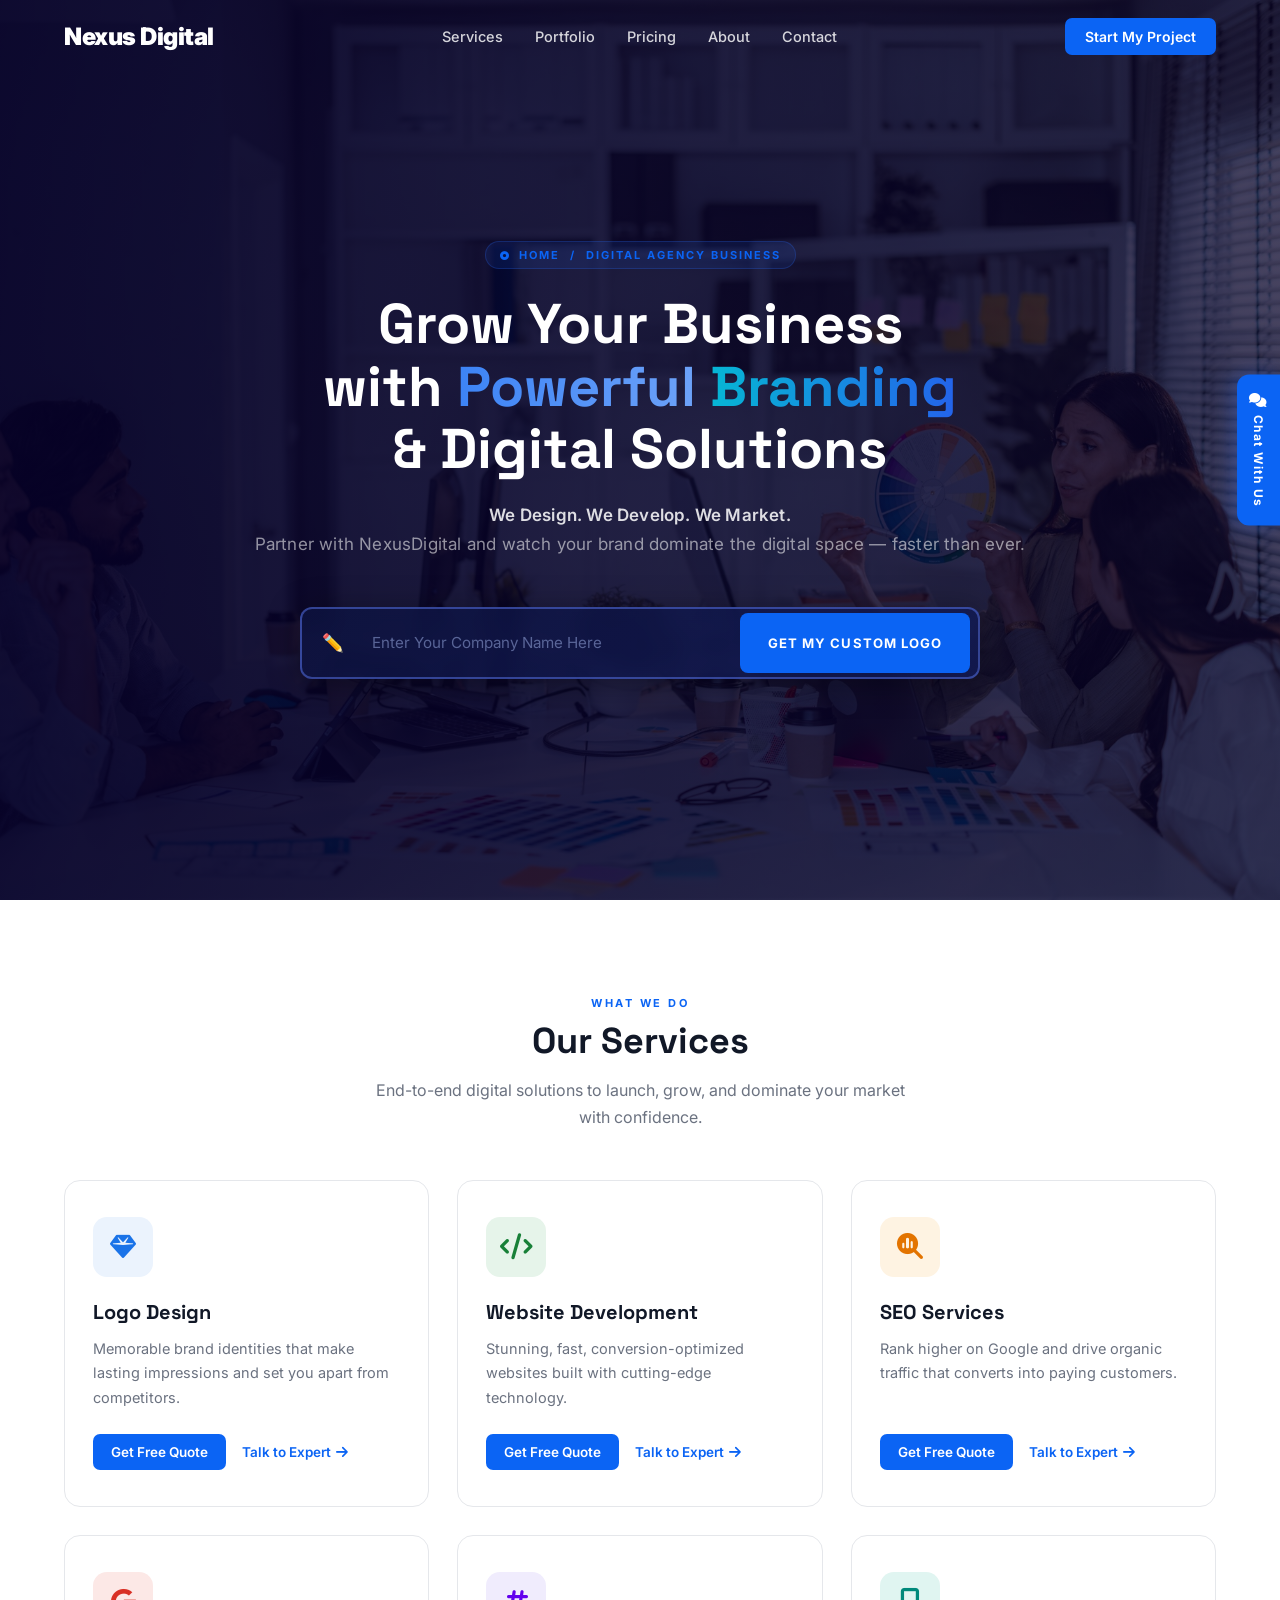
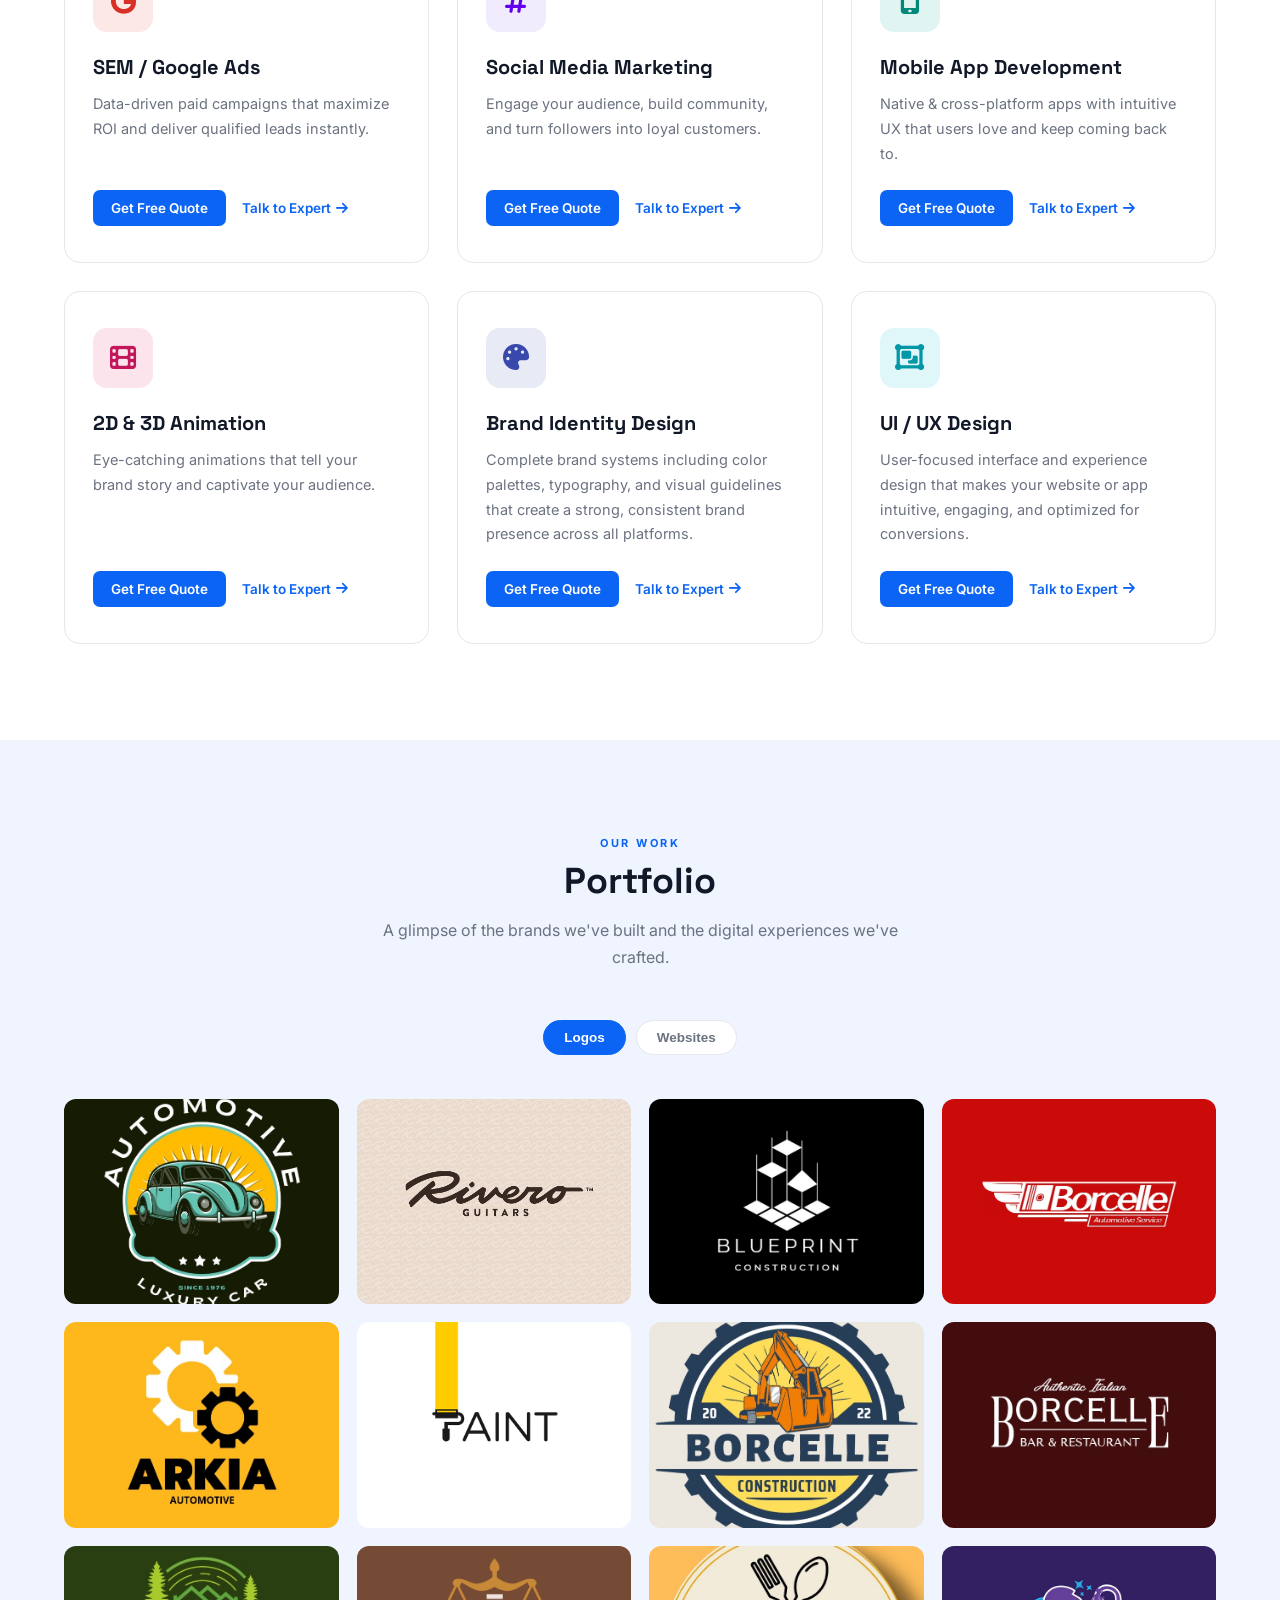
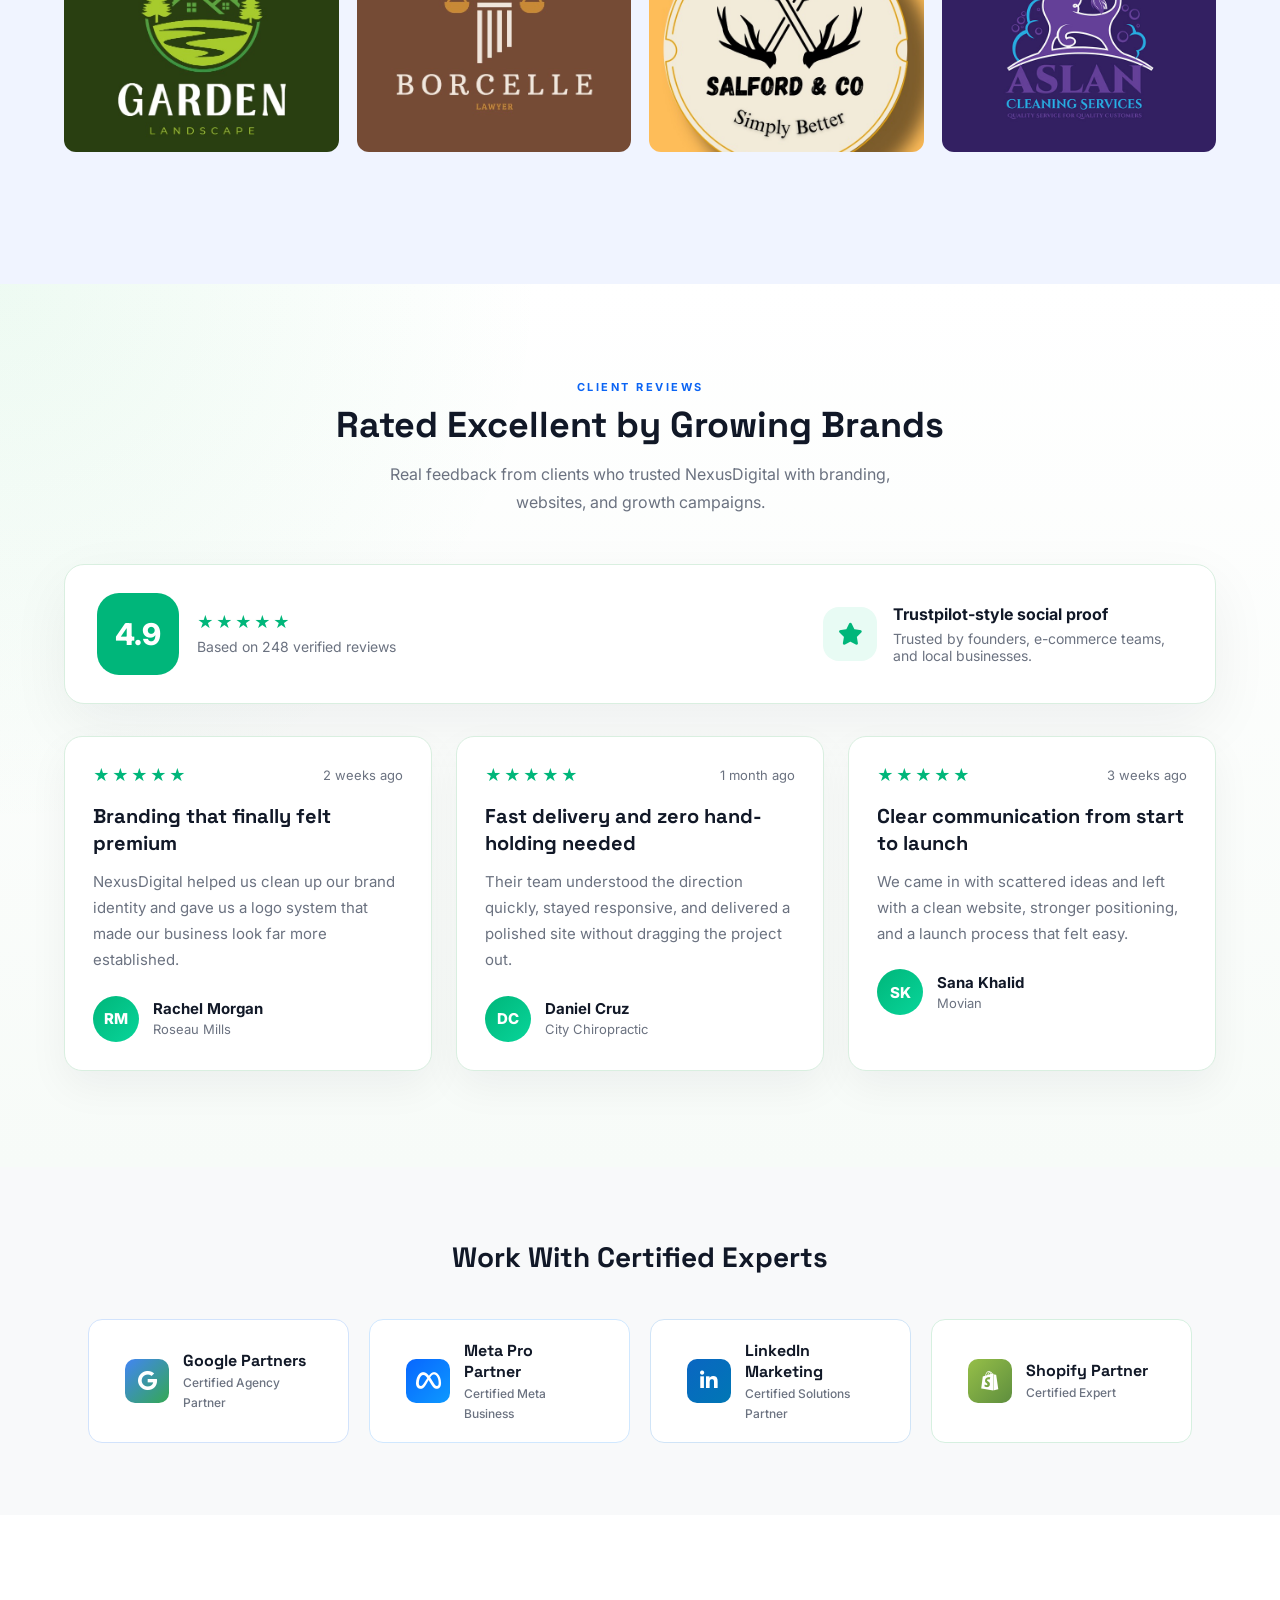
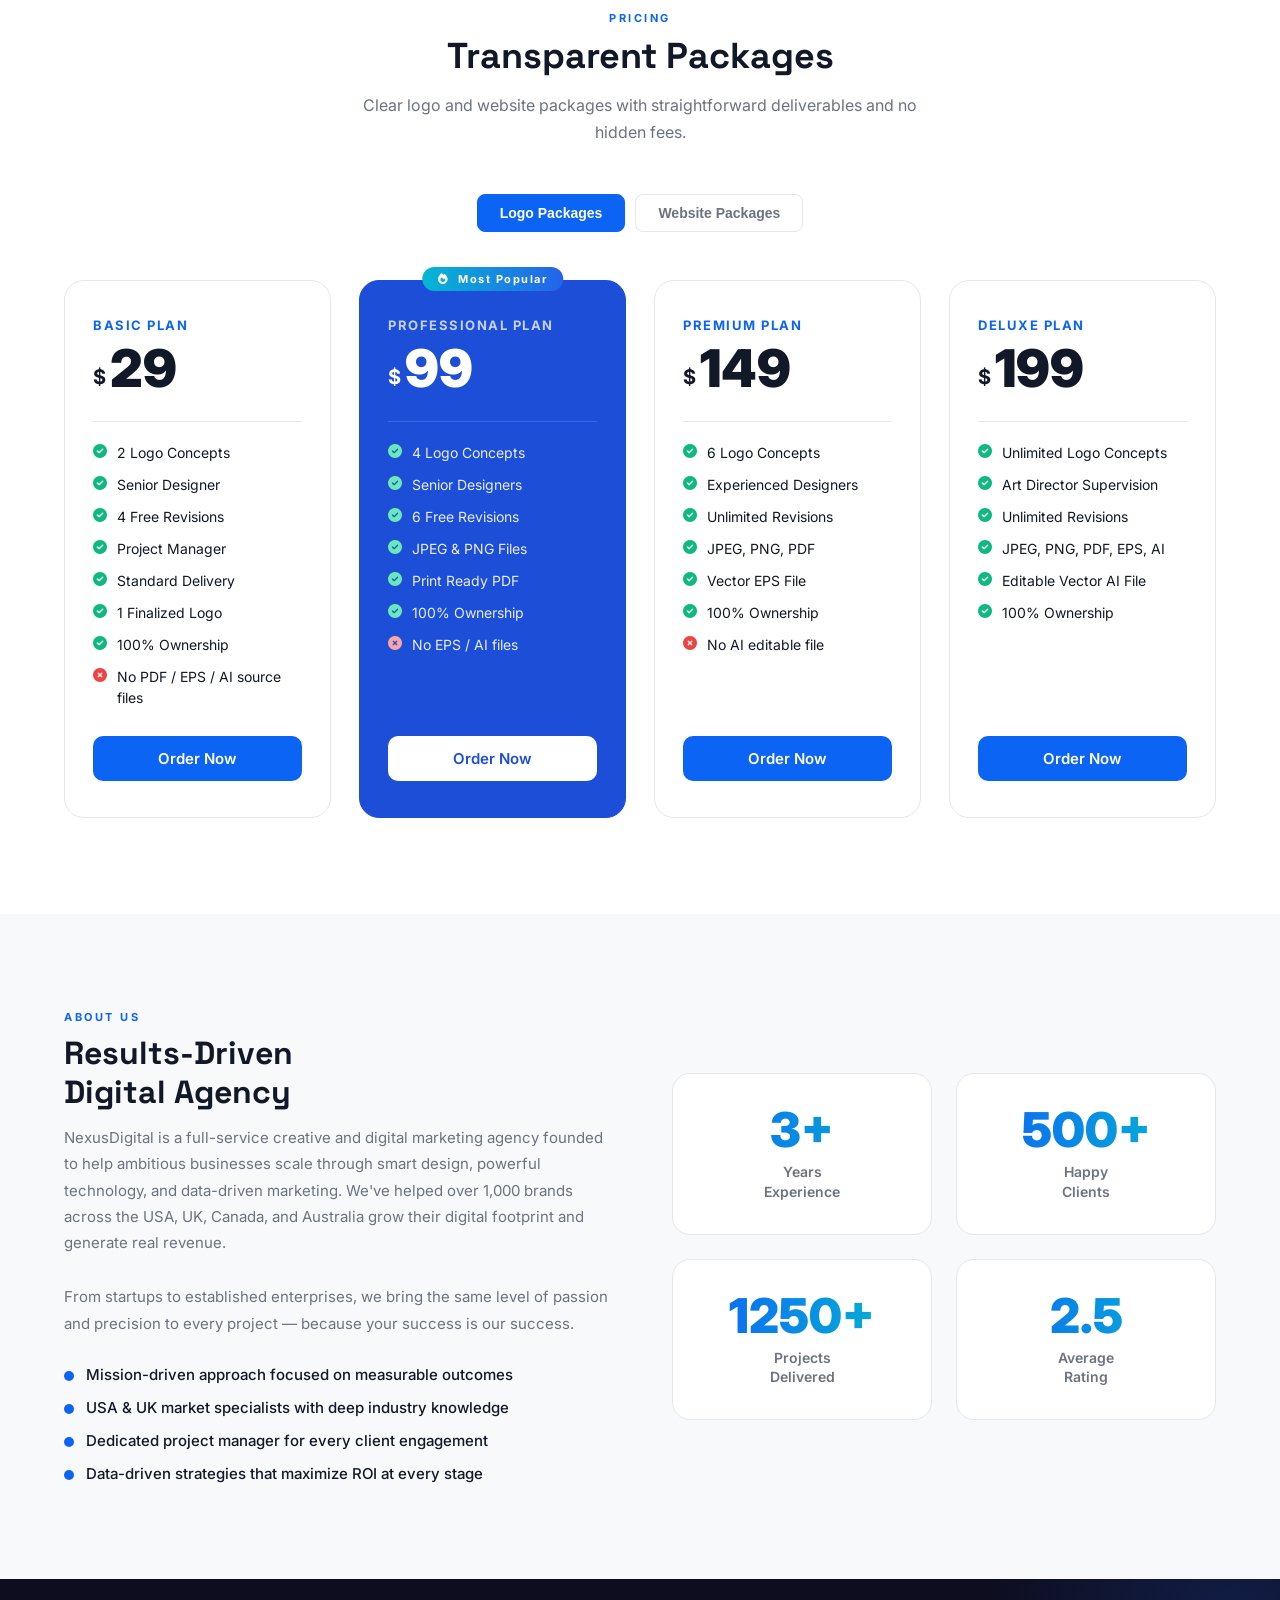
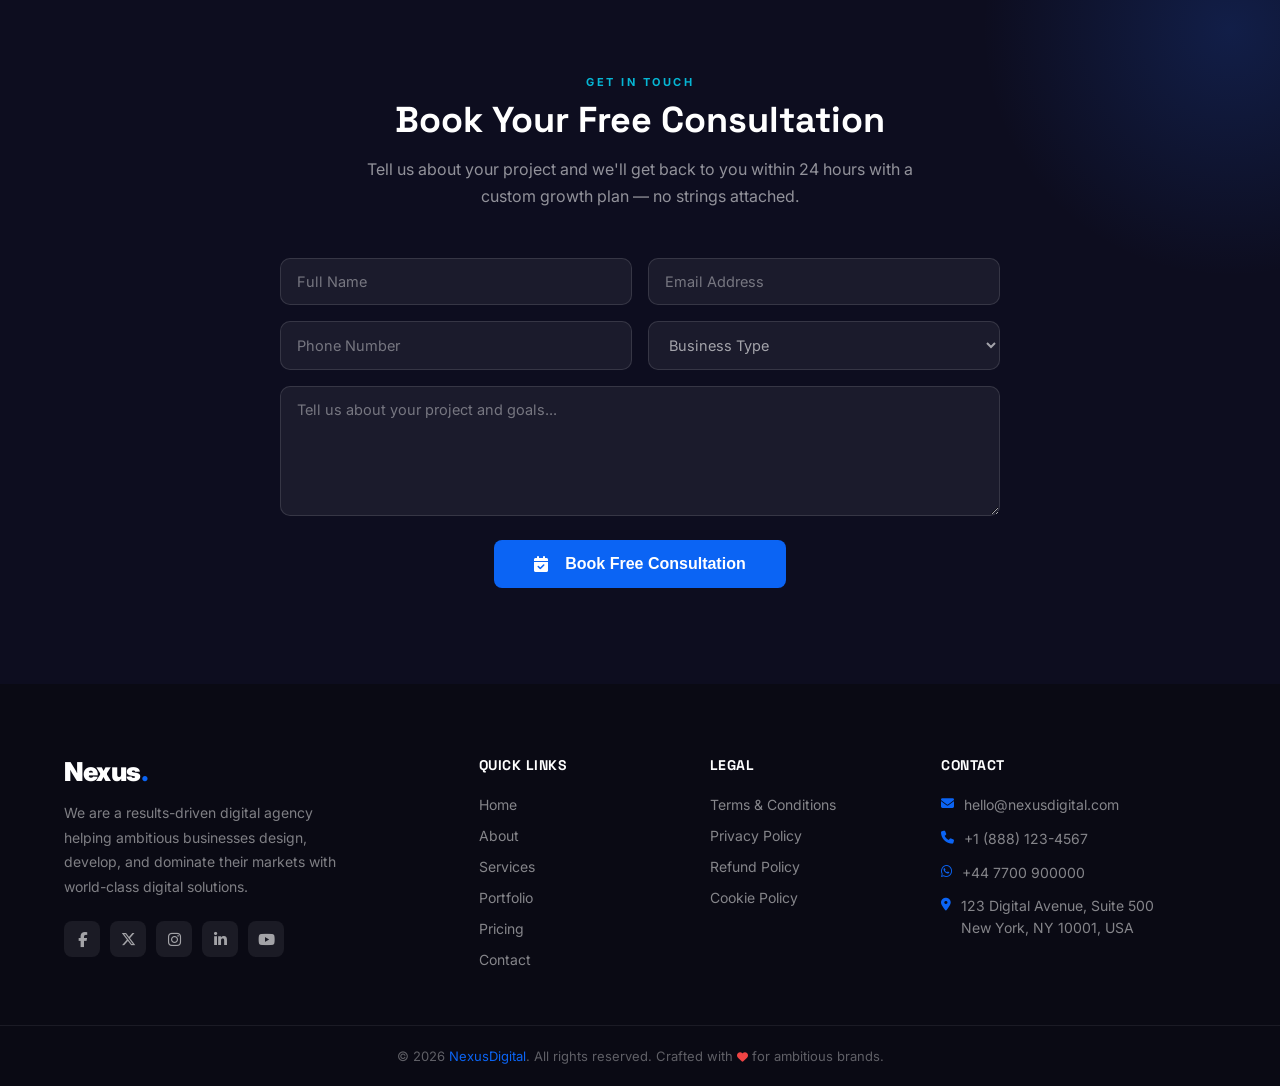
==== commit 6147debf: "lighbox and content update" ====
--- a/index.html
+++ b/index.html
@@ -212,13 +212,12 @@
       </p>
     </div>
     <div class="portfolio-filters">
-      <button class="filter-btn active" data-filter="all">All</button>
-      <button class="filter-btn" data-filter="logos">Logos</button>
+      <button class="filter-btn active" data-filter="logos">Logos</button>
       <button class="filter-btn" data-filter="websites">Websites</button>
     </div>
     <div class="portfolio-grid" id="portfolioGrid">
       <div class="portfolio-item" data-category="logos">
-        <div class="thumb" style="background-image: url('assets/logos/logo-portfolio-1.png'); background-size: cover; background-position: center;"></div>
+        <div class="thumb" style="background-image: url('assets/logos/logo-portfolio-1.jpeg'); background-size: cover; background-position: center;"></div>
         <div class="overlay">
           <span class="overlay-tag">LOGO</span>
           <span class="overlay-title">Logo Design 01</span>
@@ -232,21 +231,21 @@
         </div>
       </div>
       <div class="portfolio-item" data-category="logos">
-        <div class="thumb" style="background-image: url('assets/logos/logo-portfolio-3.png'); background-size: cover; background-position: center;"></div>
+        <div class="thumb" style="background-image: url('assets/logos/logo-portfolio-3.jpeg'); background-size: cover; background-position: center;"></div>
         <div class="overlay">
           <span class="overlay-tag">LOGO</span>
           <span class="overlay-title">Logo Design 03</span>
         </div>
       </div>
       <div class="portfolio-item" data-category="logos">
-        <div class="thumb" style="background-image: url('assets/logos/logo-portfolio-4.png'); background-size: cover; background-position: center;"></div>
+        <div class="thumb" style="background-image: url('assets/logos/logo-portfolio-4.jpeg'); background-size: cover; background-position: center;"></div>
         <div class="overlay">
           <span class="overlay-tag">LOGO</span>
           <span class="overlay-title">Logo Design 04</span>
         </div>
       </div>
       <div class="portfolio-item" data-category="logos">
-        <div class="thumb" style="background-image: url('assets/logos/logo-portfolio-5.png'); background-size: cover; background-position: center;"></div>
+        <div class="thumb" style="background-image: url('assets/logos/logo-portfolio-5.jpeg'); background-size: cover; background-position: center;"></div>
         <div class="overlay">
           <span class="overlay-tag">LOGO</span>
           <span class="overlay-title">Logo Design 05</span>
@@ -260,17 +259,45 @@
         </div>
       </div>
       <div class="portfolio-item" data-category="logos">
-        <div class="thumb" style="background-image: url('assets/logos/logo-portfolio-7.png'); background-size: cover; background-position: center;"></div>
+        <div class="thumb" style="background-image: url('assets/logos/logo-portfolio-7.jpeg'); background-size: cover; background-position: center;"></div>
         <div class="overlay">
           <span class="overlay-tag">LOGO</span>
           <span class="overlay-title">Logo Design 07</span>
         </div>
       </div>
       <div class="portfolio-item" data-category="logos">
-        <div class="thumb" style="background-image: url('assets/logos/logo-portfolio-8.png'); background-size: cover; background-position: center;"></div>
+        <div class="thumb" style="background-image: url('assets/logos/logo-portfolio-8.jpeg'); background-size: cover; background-position: center;"></div>
         <div class="overlay">
           <span class="overlay-tag">LOGO</span>
           <span class="overlay-title">Logo Design 08</span>
+        </div>
+      </div>
+      <div class="portfolio-item" data-category="logos">
+        <div class="thumb" style="background-image: url('assets/logos/logo-portfolio-9.jpeg'); background-size: cover; background-position: center;"></div>
+        <div class="overlay">
+          <span class="overlay-tag">LOGO</span>
+          <span class="overlay-title">Logo Design 09</span>
+        </div>
+      </div>
+      <div class="portfolio-item" data-category="logos">
+        <div class="thumb" style="background-image: url('assets/logos/logo-portfolio-10.jpeg'); background-size: cover; background-position: center;"></div>
+        <div class="overlay">
+          <span class="overlay-tag">LOGO</span>
+          <span class="overlay-title">Logo Design 10</span>
+        </div>
+      </div>
+      <div class="portfolio-item" data-category="logos">
+        <div class="thumb" style="background-image: url('assets/logos/logo-portfolio-11.jpeg'); background-size: cover; background-position: center;"></div>
+        <div class="overlay">
+          <span class="overlay-tag">LOGO</span>
+          <span class="overlay-title">Logo Design 11</span>
+        </div>
+      </div>
+      <div class="portfolio-item" data-category="logos">
+        <div class="thumb" style="background-image: url('assets/logos/logo-portfolio-12.jpg'); background-size: cover; background-position: center;"></div>
+        <div class="overlay">
+          <span class="overlay-tag">LOGO</span>
+          <span class="overlay-title">Logo Design 12</span>
         </div>
       </div>
       <div class="portfolio-item" data-category="websites">
@@ -595,8 +622,7 @@
       <span class="section-label">Pricing</span>
       <h2 class="section-title">Transparent Packages</h2>
       <p class="section-sub">
-        All prices include the 70% launch discount — no hidden fees, no
-        surprises.
+        Clear logo and website packages with straightforward deliverables and no hidden fees.
       </p>
     </div>
 
@@ -607,76 +633,84 @@
       <button class="pricing-tab" data-plan="website">
         Website Packages
       </button>
-      <button class="pricing-tab" data-plan="marketing">
-        Marketing Packages
-      </button>
     </div>
 
     <div class="pricing-grid" id="pricingGrid">
-      <!-- Basic -->
       <div class="pricing-card">
-        <div class="pricing-plan">Basic</div>
+        <div class="pricing-plan">Basic Plan</div>
         <div class="pricing-amount">
           <span class="currency">$</span>
-          <span class="price" data-target="90">90</span>
-          <span class="period">&nbsp;/mo</span>
-        </div>
-        <p class="old-price">Was $299/mo — 70% off today</p>
+          <span class="price">29</span>
+        </div>
         <hr class="pricing-divider" />
         <ul class="pricing-features">
-          <li><i class="fa-solid fa-circle-check"></i> 3 Logo Concepts</li>
-          <li><i class="fa-solid fa-circle-check"></i> 2 Revision Rounds</li>
-          <li><i class="fa-solid fa-circle-check"></i> All File Formats (PNG, SVG, PDF)</li>
-          <li><i class="fa-solid fa-circle-check"></i> Brand Color Palette</li>
-          <li><i class="fa-solid fa-circle-check"></i> 5-Day Delivery</li>
+          <li><i class="fa-solid fa-circle-check"></i> 2 Logo Concepts</li>
+          <li><i class="fa-solid fa-circle-check"></i> Senior Designer</li>
+          <li><i class="fa-solid fa-circle-check"></i> 4 Free Revisions</li>
+          <li><i class="fa-solid fa-circle-check"></i> Project Manager</li>
+          <li><i class="fa-solid fa-circle-check"></i> Standard Delivery</li>
+          <li><i class="fa-solid fa-circle-check"></i> 1 Finalized Logo</li>
+          <li><i class="fa-solid fa-circle-check"></i> 100% Ownership</li>
+          <li><i class="fa-solid fa-circle-xmark"></i> No PDF / EPS / AI source files</li>
         </ul>
         <a href="#contact" class="btn btn-primary">Order Now</a>
       </div>
 
-      <!-- Standard (Featured) -->
       <div class="pricing-card featured">
         <div class="popular-badge">
           <i class="fa-solid fa-fire"></i>&nbsp; Most Popular
         </div>
-        <div class="pricing-plan">Standard</div>
+        <div class="pricing-plan">Professional Plan</div>
         <div class="pricing-amount">
           <span class="currency">$</span>
-          <span class="price">180</span>
-          <span class="period">&nbsp;/mo</span>
-        </div>
-        <p class="old-price">Was $599/mo — 70% off today</p>
+          <span class="price">99</span>
+        </div>
+        <hr class="pricing-divider" />
+        <ul class="pricing-features">
+          <li><i class="fa-solid fa-circle-check"></i> 4 Logo Concepts</li>
+          <li><i class="fa-solid fa-circle-check"></i> Senior Designers</li>
+          <li><i class="fa-solid fa-circle-check"></i> 6 Free Revisions</li>
+          <li><i class="fa-solid fa-circle-check"></i> JPEG &amp; PNG Files</li>
+          <li><i class="fa-solid fa-circle-check"></i> Print Ready PDF</li>
+          <li><i class="fa-solid fa-circle-check"></i> 100% Ownership</li>
+          <li><i class="fa-solid fa-circle-xmark"></i> No EPS / AI files</li>
+        </ul>
+        <a href="#contact" class="btn">Order Now</a>
+      </div>
+
+      <div class="pricing-card">
+        <div class="pricing-plan">Premium Plan</div>
+        <div class="pricing-amount">
+          <span class="currency">$</span>
+          <span class="price">149</span>
+        </div>
         <hr class="pricing-divider" />
         <ul class="pricing-features">
           <li><i class="fa-solid fa-circle-check"></i> 6 Logo Concepts</li>
+          <li><i class="fa-solid fa-circle-check"></i> Experienced Designers</li>
           <li><i class="fa-solid fa-circle-check"></i> Unlimited Revisions</li>
-          <li><i class="fa-solid fa-circle-check"></i> Full Brand Identity Kit</li>
-          <li><i class="fa-solid fa-circle-check"></i> Business Card Design</li>
-          <li><i class="fa-solid fa-circle-check"></i> Social Media Kit</li>
-          <li><i class="fa-solid fa-circle-check"></i> Brand Style Guide</li>
-          <li><i class="fa-solid fa-circle-check"></i> 3-Day Priority Delivery</li>
+          <li><i class="fa-solid fa-circle-check"></i> JPEG, PNG, PDF</li>
+          <li><i class="fa-solid fa-circle-check"></i> Vector EPS File</li>
+          <li><i class="fa-solid fa-circle-check"></i> 100% Ownership</li>
+          <li><i class="fa-solid fa-circle-xmark"></i> No AI editable file</li>
         </ul>
-        <a href="#contact" class="btn">Order Now</a>
-      </div>
-
-      <!-- Premium -->
+        <a href="#contact" class="btn btn-primary">Order Now</a>
+      </div>
+
       <div class="pricing-card">
-        <div class="pricing-plan">Premium</div>
+        <div class="pricing-plan">Deluxe Plan</div>
         <div class="pricing-amount">
           <span class="currency">$</span>
-          <span class="price">300</span>
-          <span class="period">&nbsp;/mo</span>
-        </div>
-        <p class="old-price">Was $999/mo — 70% off today</p>
+          <span class="price">199</span>
+        </div>
         <hr class="pricing-divider" />
         <ul class="pricing-features">
-          <li><i class="fa-solid fa-circle-check"></i> 10 Logo Concepts</li>
+          <li><i class="fa-solid fa-circle-check"></i> Unlimited Logo Concepts</li>
+          <li><i class="fa-solid fa-circle-check"></i> Art Director Supervision</li>
           <li><i class="fa-solid fa-circle-check"></i> Unlimited Revisions</li>
-          <li><i class="fa-solid fa-circle-check"></i> Complete Brand Identity</li>
-          <li><i class="fa-solid fa-circle-check"></i> Full Stationery Design</li>
-          <li><i class="fa-solid fa-circle-check"></i> 3D Logo Mockups</li>
-          <li><i class="fa-solid fa-circle-check"></i> Motion Logo Animation</li>
-          <li><i class="fa-solid fa-circle-check"></i> Dedicated Brand Manager</li>
-          <li><i class="fa-solid fa-circle-check"></i> Same-Day Rush Delivery</li>
+          <li><i class="fa-solid fa-circle-check"></i> JPEG, PNG, PDF, EPS, AI</li>
+          <li><i class="fa-solid fa-circle-check"></i> Editable Vector AI File</li>
+          <li><i class="fa-solid fa-circle-check"></i> 100% Ownership</li>
         </ul>
         <a href="#contact" class="btn btn-primary">Order Now</a>
       </div>
@@ -885,6 +919,67 @@
       <i class="fa-solid fa-chevron-up"></i>
     </a>
 
+    <div class="portfolio-lightbox" id="portfolioLightbox" aria-hidden="true">
+      <div class="portfolio-lightbox__backdrop" data-lightbox-close></div>
+      <div
+        class="portfolio-lightbox__dialog"
+        role="dialog"
+        aria-modal="true"
+        aria-labelledby="lightboxTitle"
+      >
+        <div class="portfolio-lightbox__topbar">
+          <div>
+            <span class="portfolio-lightbox__tag" id="lightboxTag">Portfolio</span>
+            <h3 id="lightboxTitle">Portfolio Preview</h3>
+          </div>
+          <button
+            class="portfolio-lightbox__icon"
+            type="button"
+            id="lightboxClose"
+            aria-label="Close preview"
+          >
+            <i class="fa-solid fa-xmark"></i>
+          </button>
+        </div>
+        <div class="portfolio-lightbox__stage">
+          <button
+            class="portfolio-lightbox__nav portfolio-lightbox__nav--prev"
+            type="button"
+            id="lightboxPrev"
+            aria-label="Previous portfolio item"
+          >
+            <i class="fa-solid fa-chevron-left"></i>
+          </button>
+          <img id="lightboxImage" src="" alt="" />
+          <button
+            class="portfolio-lightbox__nav portfolio-lightbox__nav--next"
+            type="button"
+            id="lightboxNext"
+            aria-label="Next portfolio item"
+          >
+            <i class="fa-solid fa-chevron-right"></i>
+          </button>
+        </div>
+        <div class="portfolio-lightbox__footer">
+          <span id="lightboxCounter">1 / 1</span>
+          <div class="portfolio-lightbox__actions">
+            <button type="button" id="lightboxZoomOut" aria-label="Zoom out">
+              <i class="fa-solid fa-magnifying-glass-minus"></i>
+            </button>
+            <button type="button" id="lightboxZoomIn" aria-label="Zoom in">
+              <i class="fa-solid fa-magnifying-glass-plus"></i>
+            </button>
+            <button type="button" id="lightboxResetZoom" aria-label="Reset zoom">
+              <i class="fa-solid fa-expand"></i>
+            </button>
+            <a id="lightboxOpenImage" href="#" target="_blank" rel="noopener">
+              Open image <i class="fa-solid fa-up-right-from-square"></i>
+            </a>
+          </div>
+        </div>
+      </div>
+    </div>
+
     <script src="script.js"></script>
     
     <div id="customAlert" class="custom-alert-overlay" onclick="closeAlert()">
@@ -897,3 +992,4 @@
 </div>
   </body>
 </html>
+
--- a/style.css
+++ b/style.css
@@ -668,6 +668,187 @@
 
 
 /* ─── TESTIMONIALS ─── */
+.portfolio-lightbox {
+  position: fixed;
+  inset: 0;
+  z-index: 9999;
+  display: grid;
+  place-items: center;
+  padding: 24px;
+  opacity: 0;
+  pointer-events: none;
+  transition: opacity 0.24s ease;
+}
+.portfolio-lightbox.is-open {
+  opacity: 1;
+  pointer-events: auto;
+}
+.portfolio-lightbox__backdrop {
+  position: absolute;
+  inset: 0;
+  background:
+    radial-gradient(circle at 20% 10%, rgba(37, 99, 235, 0.22), transparent 34%),
+    rgba(6, 10, 24, 0.84);
+  backdrop-filter: blur(18px);
+}
+.portfolio-lightbox__dialog {
+  position: relative;
+  z-index: 1;
+  width: min(1120px, 100%);
+  max-height: calc(100vh - 48px);
+  display: grid;
+  grid-template-rows: auto minmax(0, 1fr) auto;
+  overflow: hidden;
+  border: 1px solid rgba(255, 255, 255, 0.18);
+  border-radius: 18px;
+  background: rgba(255, 255, 255, 0.96);
+  box-shadow: 0 30px 90px rgba(0, 0, 0, 0.42);
+  transform: translateY(16px) scale(0.98);
+  transition: transform 0.24s ease;
+}
+.portfolio-lightbox.is-open .portfolio-lightbox__dialog {
+  transform: translateY(0) scale(1);
+}
+.portfolio-lightbox__topbar,
+.portfolio-lightbox__footer {
+  display: flex;
+  align-items: center;
+  justify-content: space-between;
+  gap: 16px;
+  padding: 16px 18px;
+}
+.portfolio-lightbox__topbar {
+  border-bottom: 1px solid rgba(15, 23, 42, 0.08);
+}
+.portfolio-lightbox__tag {
+  display: inline-flex;
+  width: fit-content;
+  margin-bottom: 5px;
+  padding: 4px 10px;
+  border-radius: 999px;
+  background: rgba(37, 99, 235, 0.1);
+  color: var(--primary);
+  font-size: 11px;
+  font-weight: 800;
+  letter-spacing: 0.08em;
+  text-transform: uppercase;
+}
+.portfolio-lightbox__topbar h3 {
+  margin: 0;
+  color: var(--text-dark);
+  font-size: 20px;
+  line-height: 1.2;
+}
+.portfolio-lightbox__icon,
+.portfolio-lightbox__nav {
+  display: inline-grid;
+  place-items: center;
+  border: 0;
+  cursor: pointer;
+  color: var(--text-dark);
+  background: #fff;
+  box-shadow: 0 10px 28px rgba(15, 23, 42, 0.16);
+  transition:
+    transform 0.2s ease,
+    background 0.2s ease,
+    color 0.2s ease;
+}
+.portfolio-lightbox__icon {
+  width: 42px;
+  height: 42px;
+  flex: 0 0 auto;
+  border-radius: 50%;
+  font-size: 18px;
+}
+.portfolio-lightbox__icon:hover,
+.portfolio-lightbox__nav:hover {
+  transform: translateY(-1px);
+  background: var(--primary);
+  color: #fff;
+}
+.portfolio-lightbox__stage {
+  position: relative;
+  display: grid;
+  place-items: center;
+  min-height: 360px;
+  padding: 22px 76px;
+  background:
+    linear-gradient(45deg, rgba(15, 23, 42, 0.035) 25%, transparent 25%),
+    linear-gradient(-45deg, rgba(15, 23, 42, 0.035) 25%, transparent 25%),
+    #f8fafc;
+  background-size: 22px 22px;
+}
+.portfolio-lightbox__stage img {
+  display: block;
+  width: auto;
+  max-width: 100%;
+  max-height: calc(100vh - 230px);
+  object-fit: contain;
+  border-radius: 10px;
+  box-shadow: 0 18px 50px rgba(15, 23, 42, 0.2);
+}
+.portfolio-lightbox__nav {
+  position: absolute;
+  top: 50%;
+  width: 48px;
+  height: 48px;
+  border-radius: 50%;
+  transform: translateY(-50%);
+  font-size: 18px;
+}
+.portfolio-lightbox__nav:hover {
+  transform: translateY(-50%) translateY(-1px);
+}
+.portfolio-lightbox__nav--prev {
+  left: 18px;
+}
+.portfolio-lightbox__nav--next {
+  right: 18px;
+}
+.portfolio-lightbox__footer {
+  border-top: 1px solid rgba(15, 23, 42, 0.08);
+  color: var(--text-gray);
+  font-size: 14px;
+  font-weight: 700;
+}
+.portfolio-lightbox__footer a {
+  display: inline-flex;
+  align-items: center;
+  gap: 8px;
+  color: var(--primary);
+  text-decoration: none;
+}
+.portfolio-lightbox__actions {
+  display: flex;
+  align-items: center;
+  flex-wrap: wrap;
+  justify-content: flex-end;
+  gap: 8px;
+}
+.portfolio-lightbox__actions button {
+  display: inline-grid;
+  place-items: center;
+  width: 36px;
+  height: 36px;
+  border: 1px solid rgba(15, 23, 42, 0.1);
+  border-radius: 50%;
+  background: #fff;
+  color: var(--text-dark);
+  cursor: pointer;
+  transition:
+    background 0.2s ease,
+    color 0.2s ease,
+    border-color 0.2s ease;
+}
+.portfolio-lightbox__actions button:hover {
+  background: var(--primary);
+  color: #fff;
+  border-color: var(--primary);
+}
+body.lightbox-open {
+  overflow: hidden;
+}
+
 .testimonials {
   padding: 96px 0;
   background: #fff;
@@ -995,7 +1176,7 @@
 }
 .pricing-grid {
   display: grid;
-  grid-template-columns: repeat(3, 1fr);
+  grid-template-columns: repeat(4, 1fr);
   gap: 28px;
   align-items: start;
 }
@@ -1067,6 +1248,10 @@
   line-height: 1;
   color: var(--text-dark);
 }
+.pricing-amount .price-discussed {
+  font-size: 32px;
+  line-height: 1.08;
+}
 .pricing-card.featured .pricing-amount .price {
   color: #fff;
 }
@@ -1101,6 +1286,27 @@
   display: flex;
   flex-direction: column;
   gap: 11px;
+  max-height: 360px;
+  overflow-y: auto;
+  padding-right: 8px;
+  overscroll-behavior: contain;
+}
+.pricing-features::-webkit-scrollbar {
+  width: 6px;
+}
+.pricing-features::-webkit-scrollbar-track {
+  background: rgba(15, 23, 42, 0.08);
+  border-radius: 999px;
+}
+.pricing-features::-webkit-scrollbar-thumb {
+  background: rgba(36, 99, 235, 0.45);
+  border-radius: 999px;
+}
+.pricing-card.featured .pricing-features::-webkit-scrollbar-track {
+  background: rgba(255, 255, 255, 0.18);
+}
+.pricing-card.featured .pricing-features::-webkit-scrollbar-thumb {
+  background: rgba(255, 255, 255, 0.55);
 }
 .pricing-features li {
   display: flex;
@@ -1119,8 +1325,14 @@
   flex-shrink: 0;
   margin-top: 2px;
 }
+.pricing-features li i.fa-circle-xmark {
+  color: #ef4444;
+}
 .pricing-card.featured .pricing-features li i {
   color: #6ee7b7;
+}
+.pricing-card.featured .pricing-features li i.fa-circle-xmark {
+  color: #fca5a5;
 }
 .pricing-card .btn {
   margin-top: auto;
@@ -1489,6 +1701,11 @@
 }
 
 /* ─── RESPONSIVE ─── */
+@media (max-width: 1200px) {
+  .pricing-grid {
+    grid-template-columns: repeat(2, 1fr);
+  }
+}
 @media (max-width: 1024px) {
   .partners-logos {
     display: grid;
@@ -1529,6 +1746,9 @@
     max-width: 420px;
     margin: 0 auto;
   }
+  .portfolio-lightbox__stage {
+    padding: 18px 64px;
+  }
 }
 @media (max-width: 768px) {
   .nav-links,
@@ -1588,6 +1808,42 @@
   .about-right {
     flex-direction: column;
   }
+  .portfolio-lightbox {
+    padding: 14px;
+  }
+  .portfolio-lightbox__dialog {
+    max-height: calc(100vh - 28px);
+    border-radius: 14px;
+  }
+  .portfolio-lightbox__topbar,
+  .portfolio-lightbox__footer {
+    padding: 13px 14px;
+  }
+  .portfolio-lightbox__topbar h3 {
+    font-size: 17px;
+  }
+  .portfolio-lightbox__stage {
+    min-height: 300px;
+    padding: 16px;
+    padding-bottom: 74px;
+  }
+  .portfolio-lightbox__stage img {
+    max-height: calc(100vh - 250px);
+  }
+  .portfolio-lightbox__nav {
+    top: auto;
+    bottom: 16px;
+    transform: none;
+  }
+  .portfolio-lightbox__nav:hover {
+    transform: translateY(-1px);
+  }
+  .portfolio-lightbox__nav--prev {
+    left: calc(50% - 58px);
+  }
+  .portfolio-lightbox__nav--next {
+    right: calc(50% - 58px);
+  }
 
   /* Logo widget responsive */
   .widget-wrap {
@@ -1620,8 +1876,22 @@
   .portfolio-grid {
     grid-template-columns: 1fr;
   }
+  .portfolio-lightbox__footer {
+    align-items: flex-start;
+    flex-direction: column;
+    gap: 8px;
+  }
+  .portfolio-lightbox__actions {
+    justify-content: flex-start;
+  }
+  .portfolio-lightbox__stage {
+    min-height: 260px;
+  }
   .pricing-grid {
     max-width: 100%;
+  }
+  .pricing-features {
+    max-height: 300px;
   }
   .stat-cards {
     grid-template-columns: 1fr;
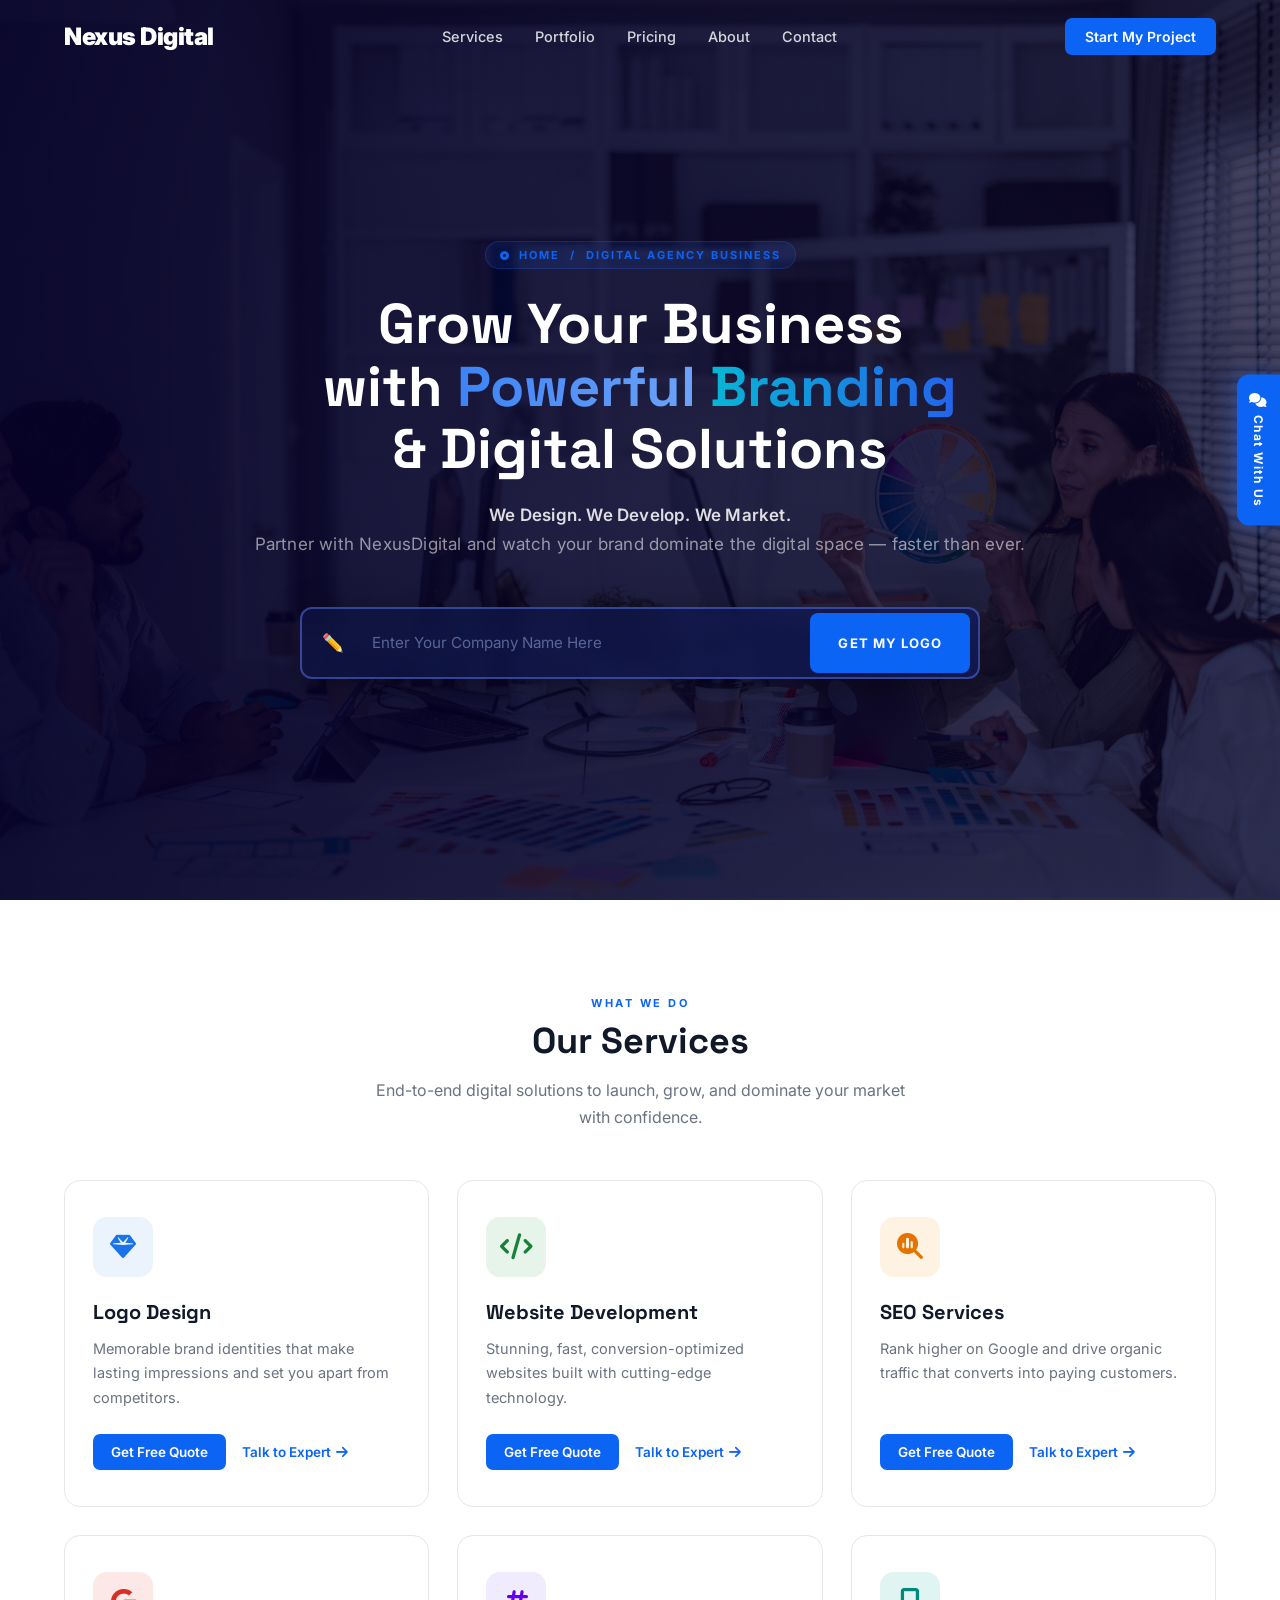
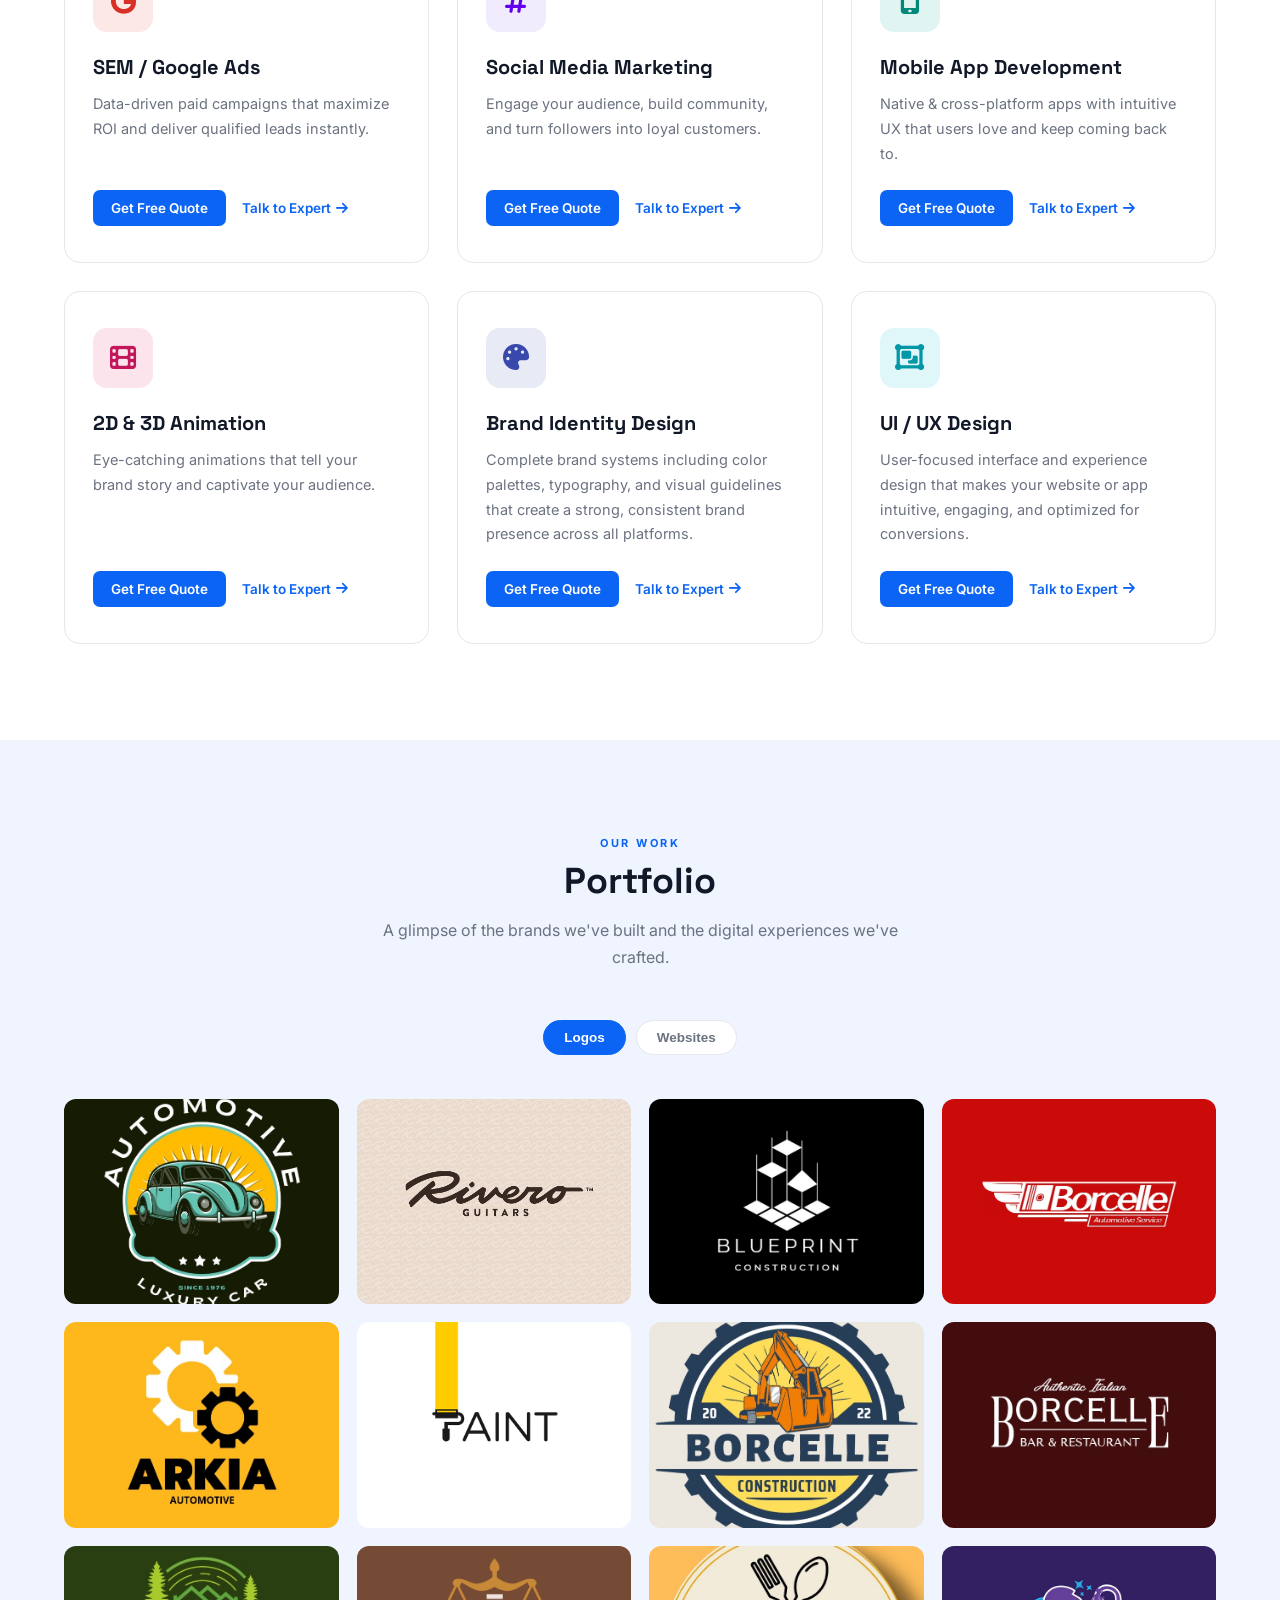
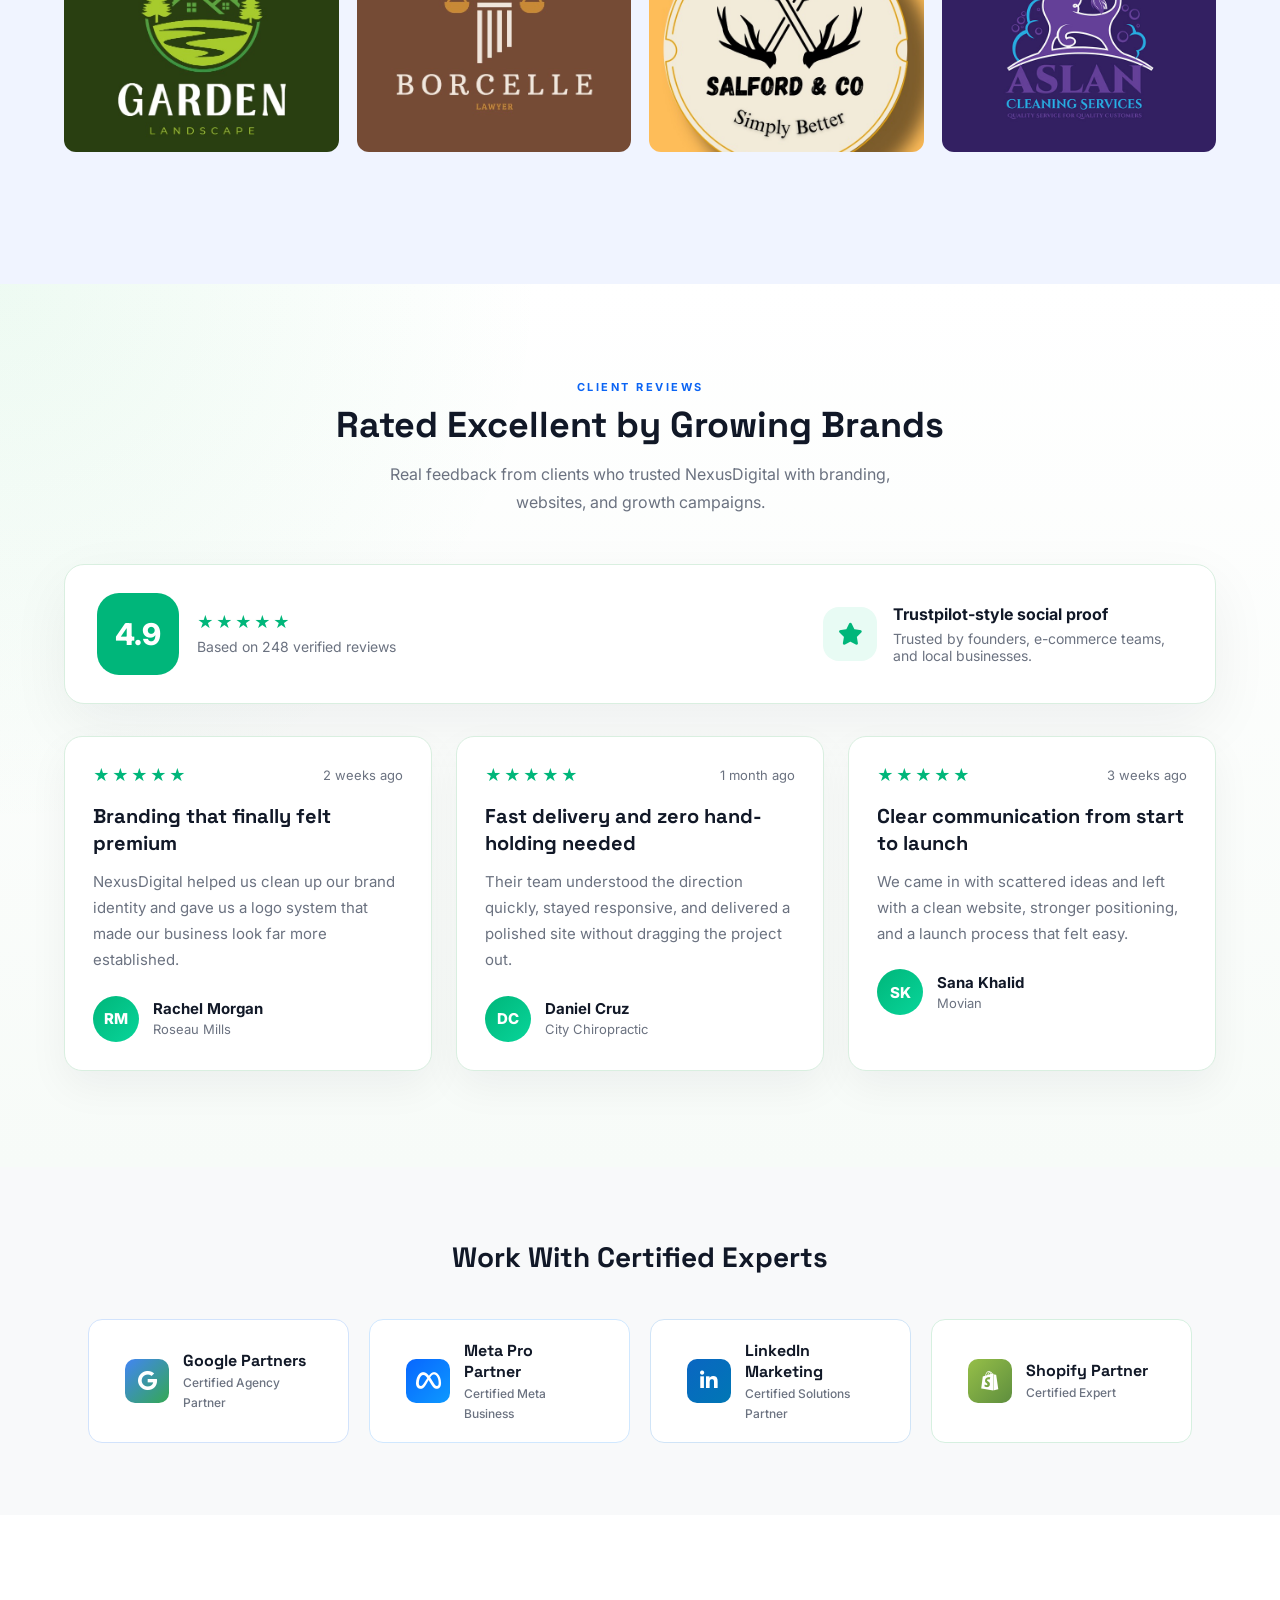
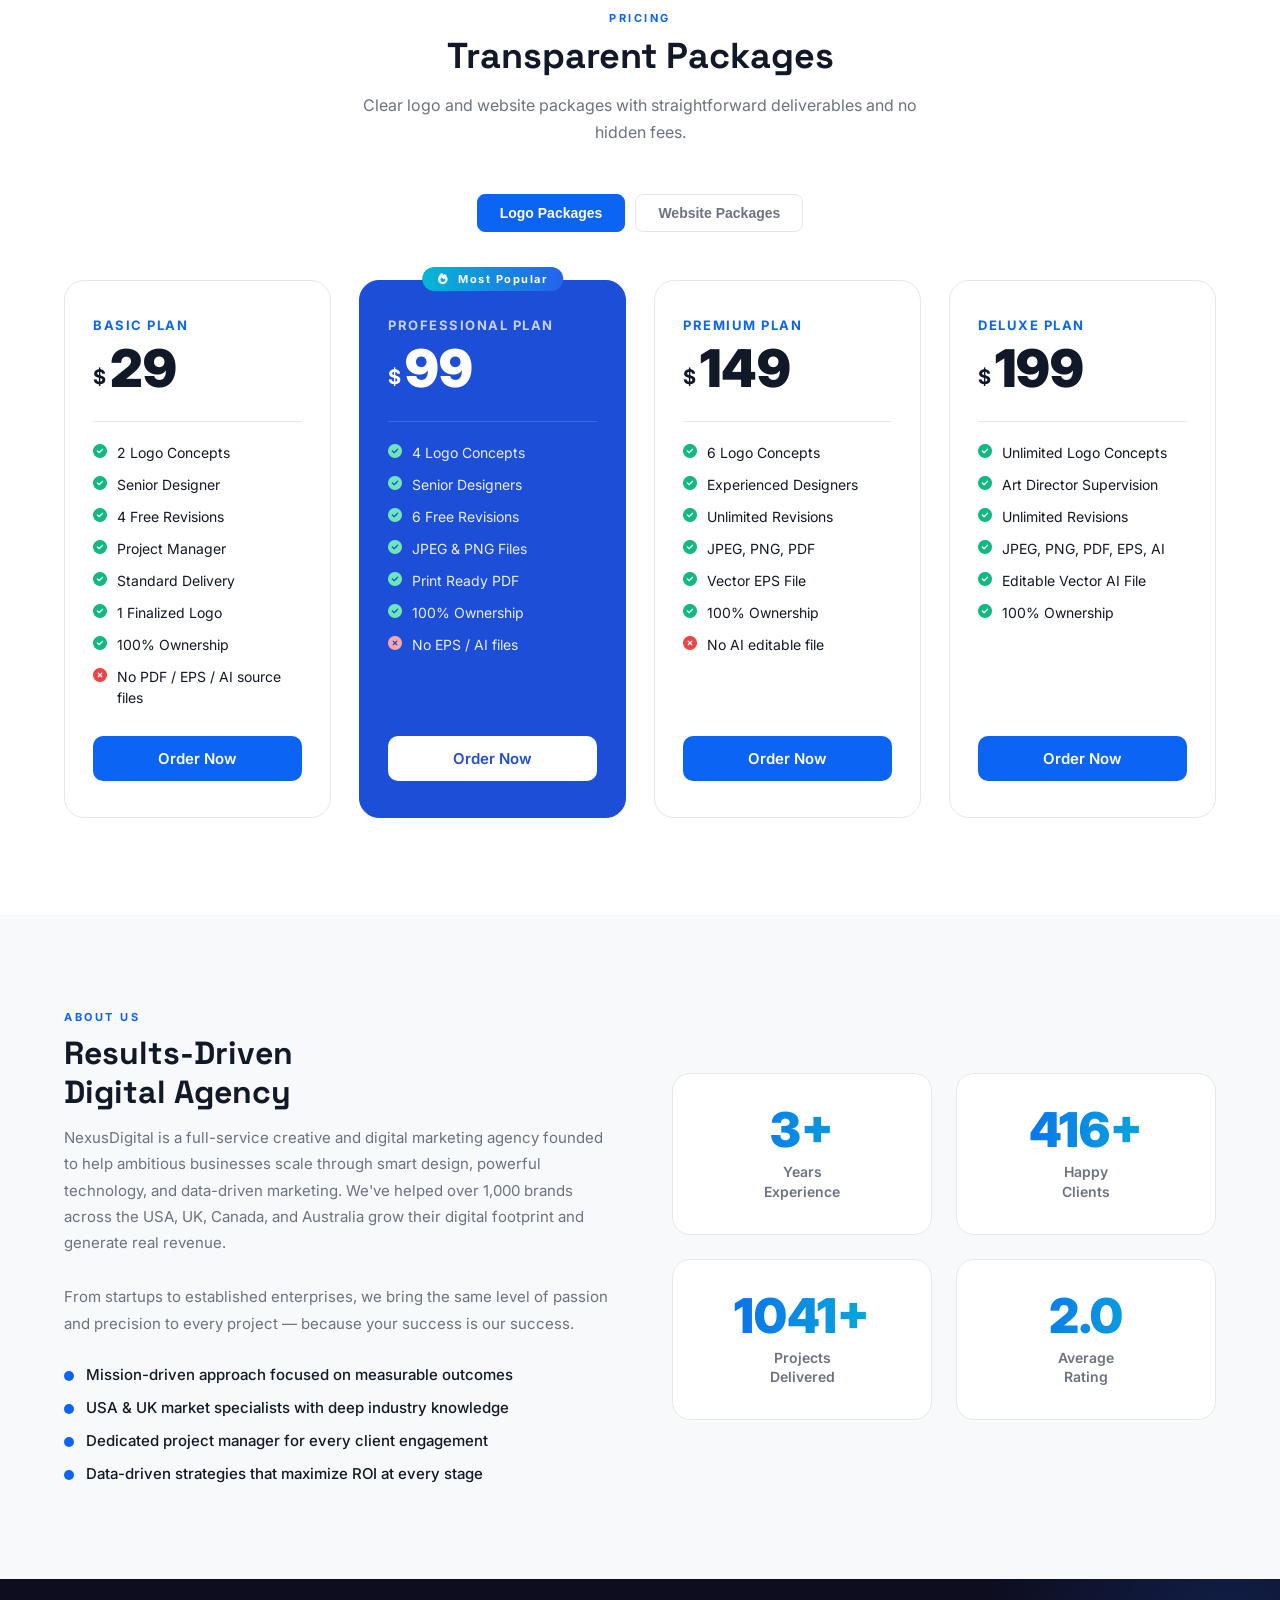
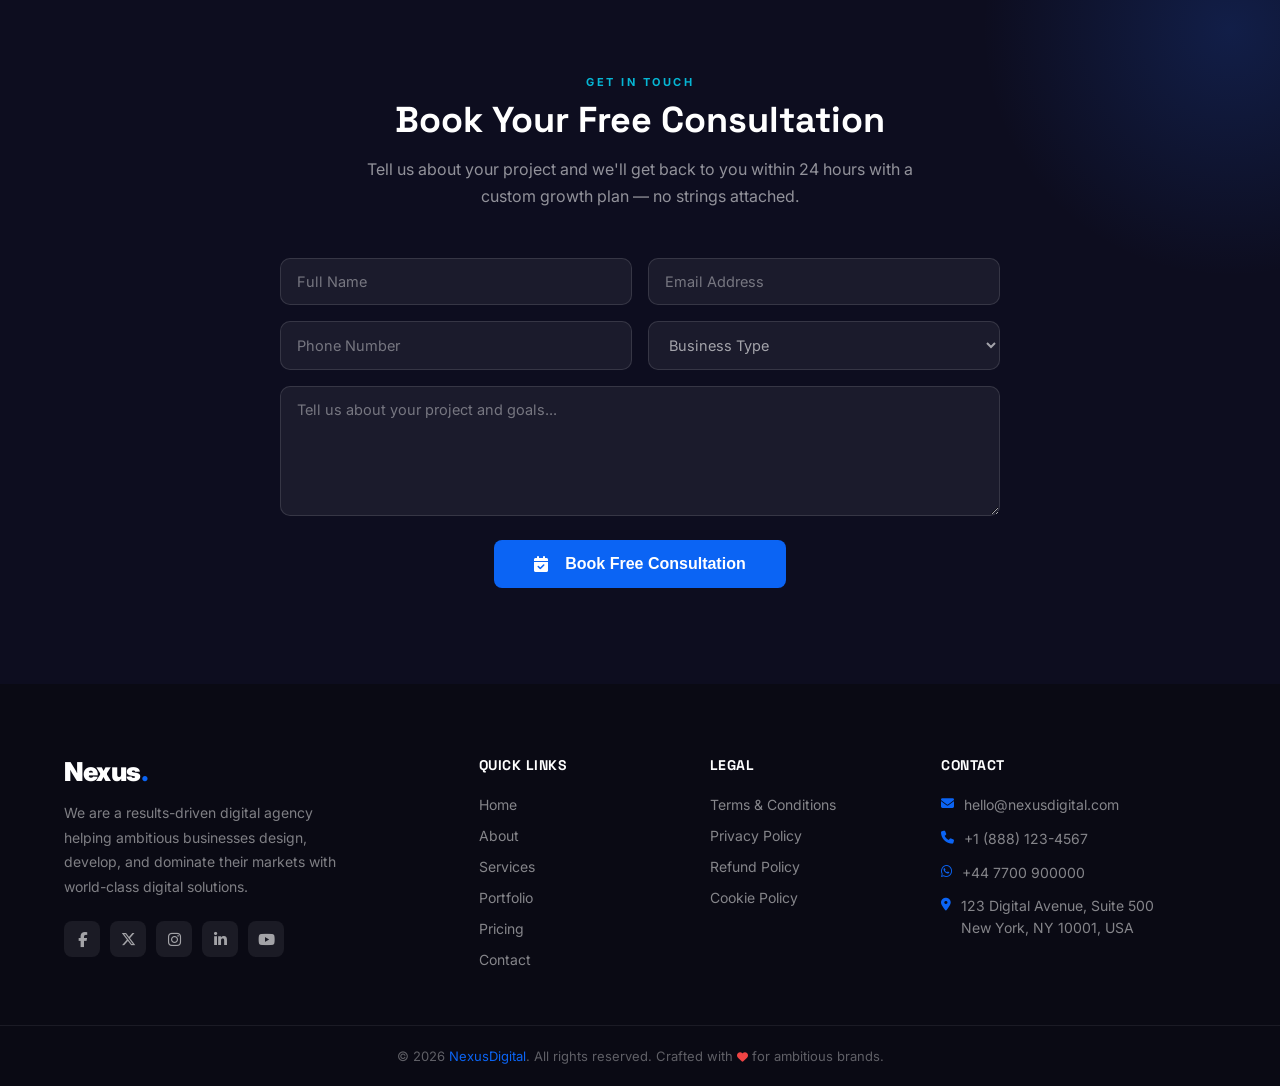
==== commit 1e5b5fcb: "logo engine fixes" ====
--- a/index.html
+++ b/index.html
@@ -85,7 +85,7 @@
   placeholder="Enter Your Company Name Here"
   autofocus
 />
-            <button class="cta-btn" onclick="goToSteps()">GET MY CUSTOM LOGO</button>
+            <button class="cta-btn" onclick="goToSteps()">GET MY LOGO</button>
           </div>
         </div>
       </div>
